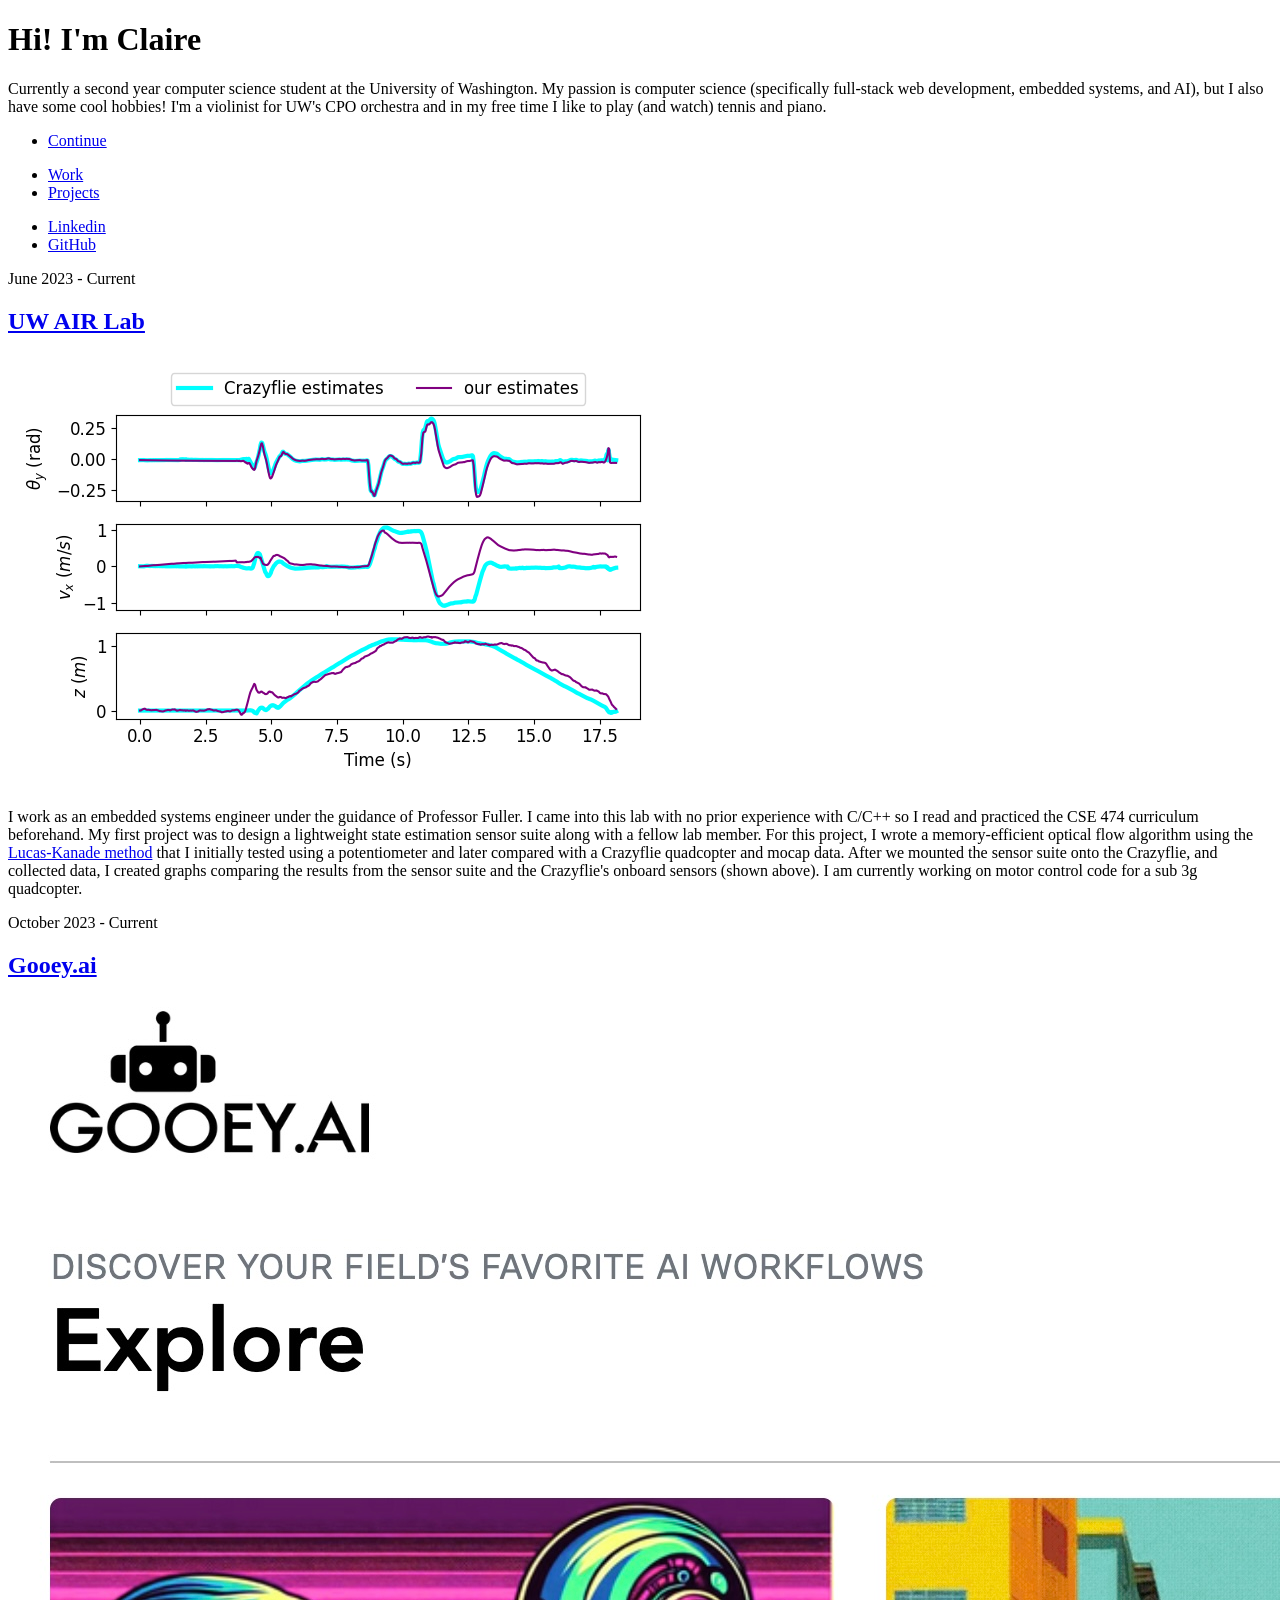
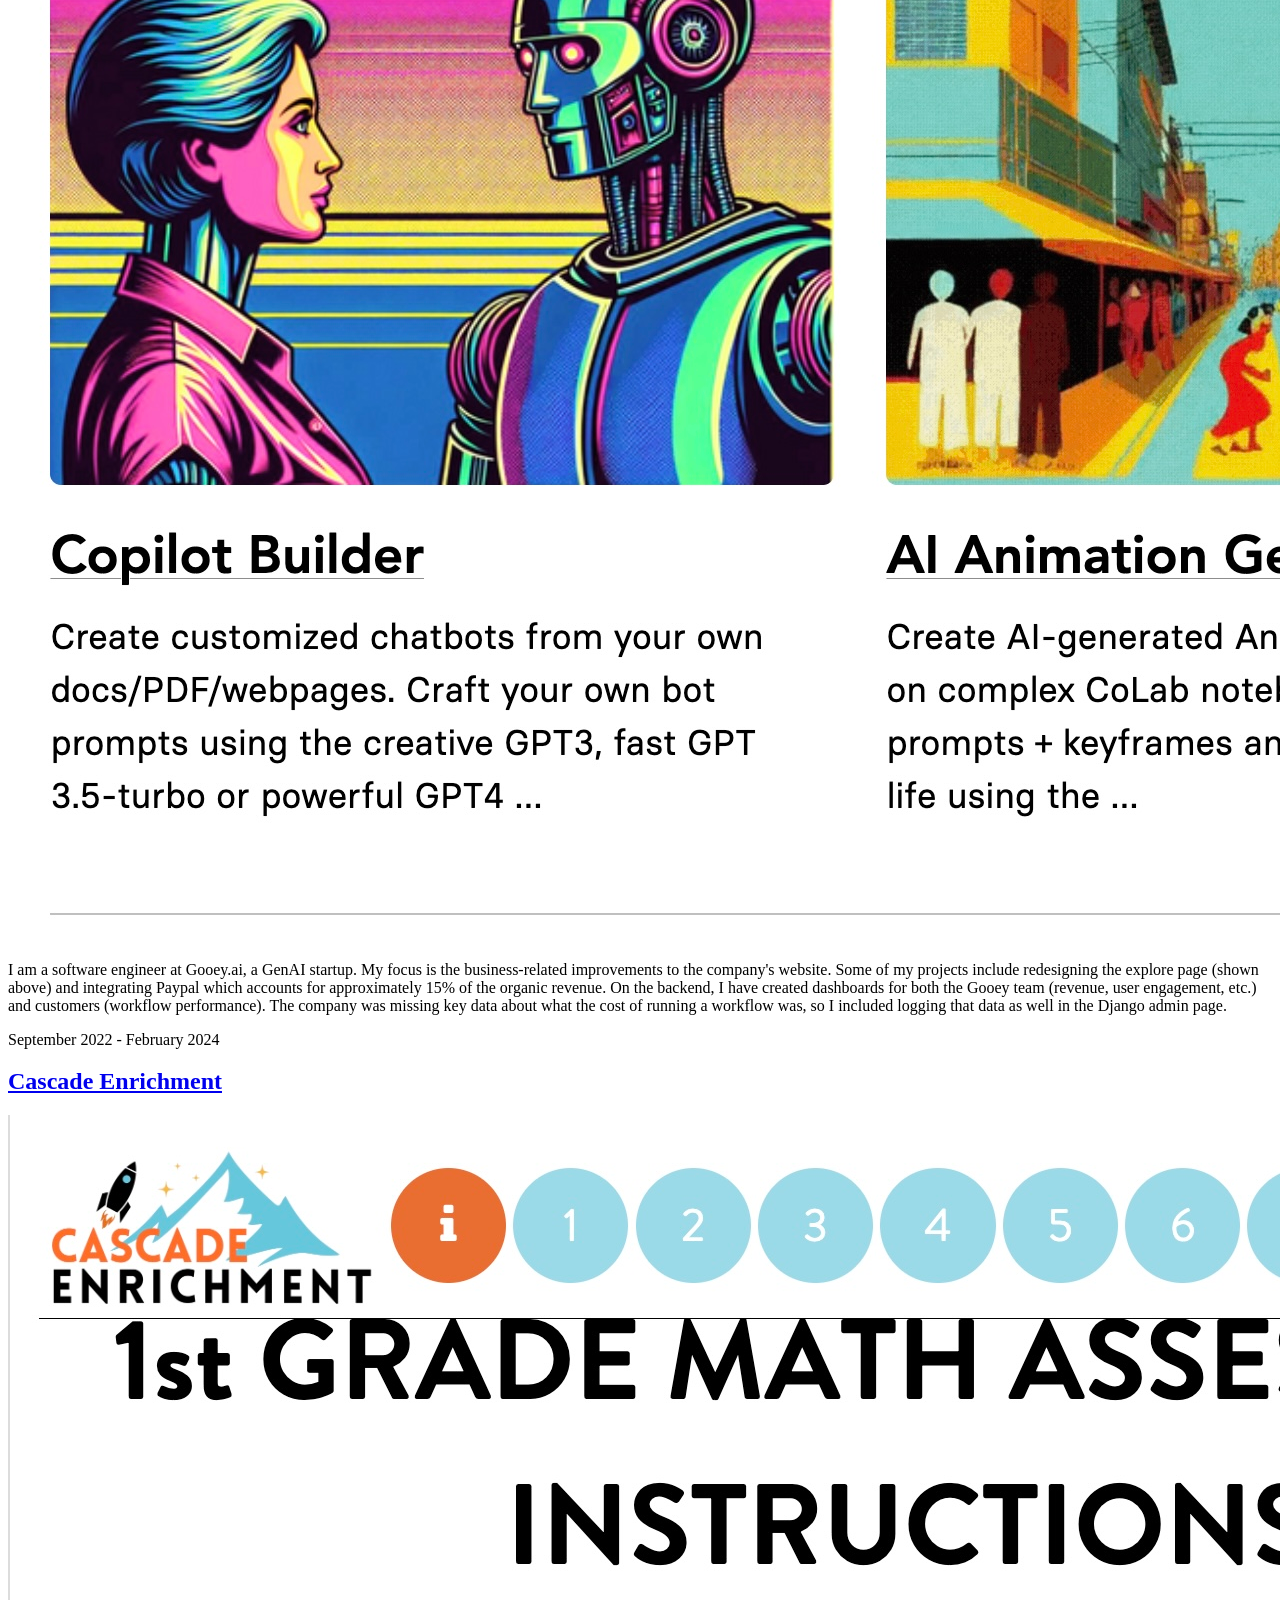
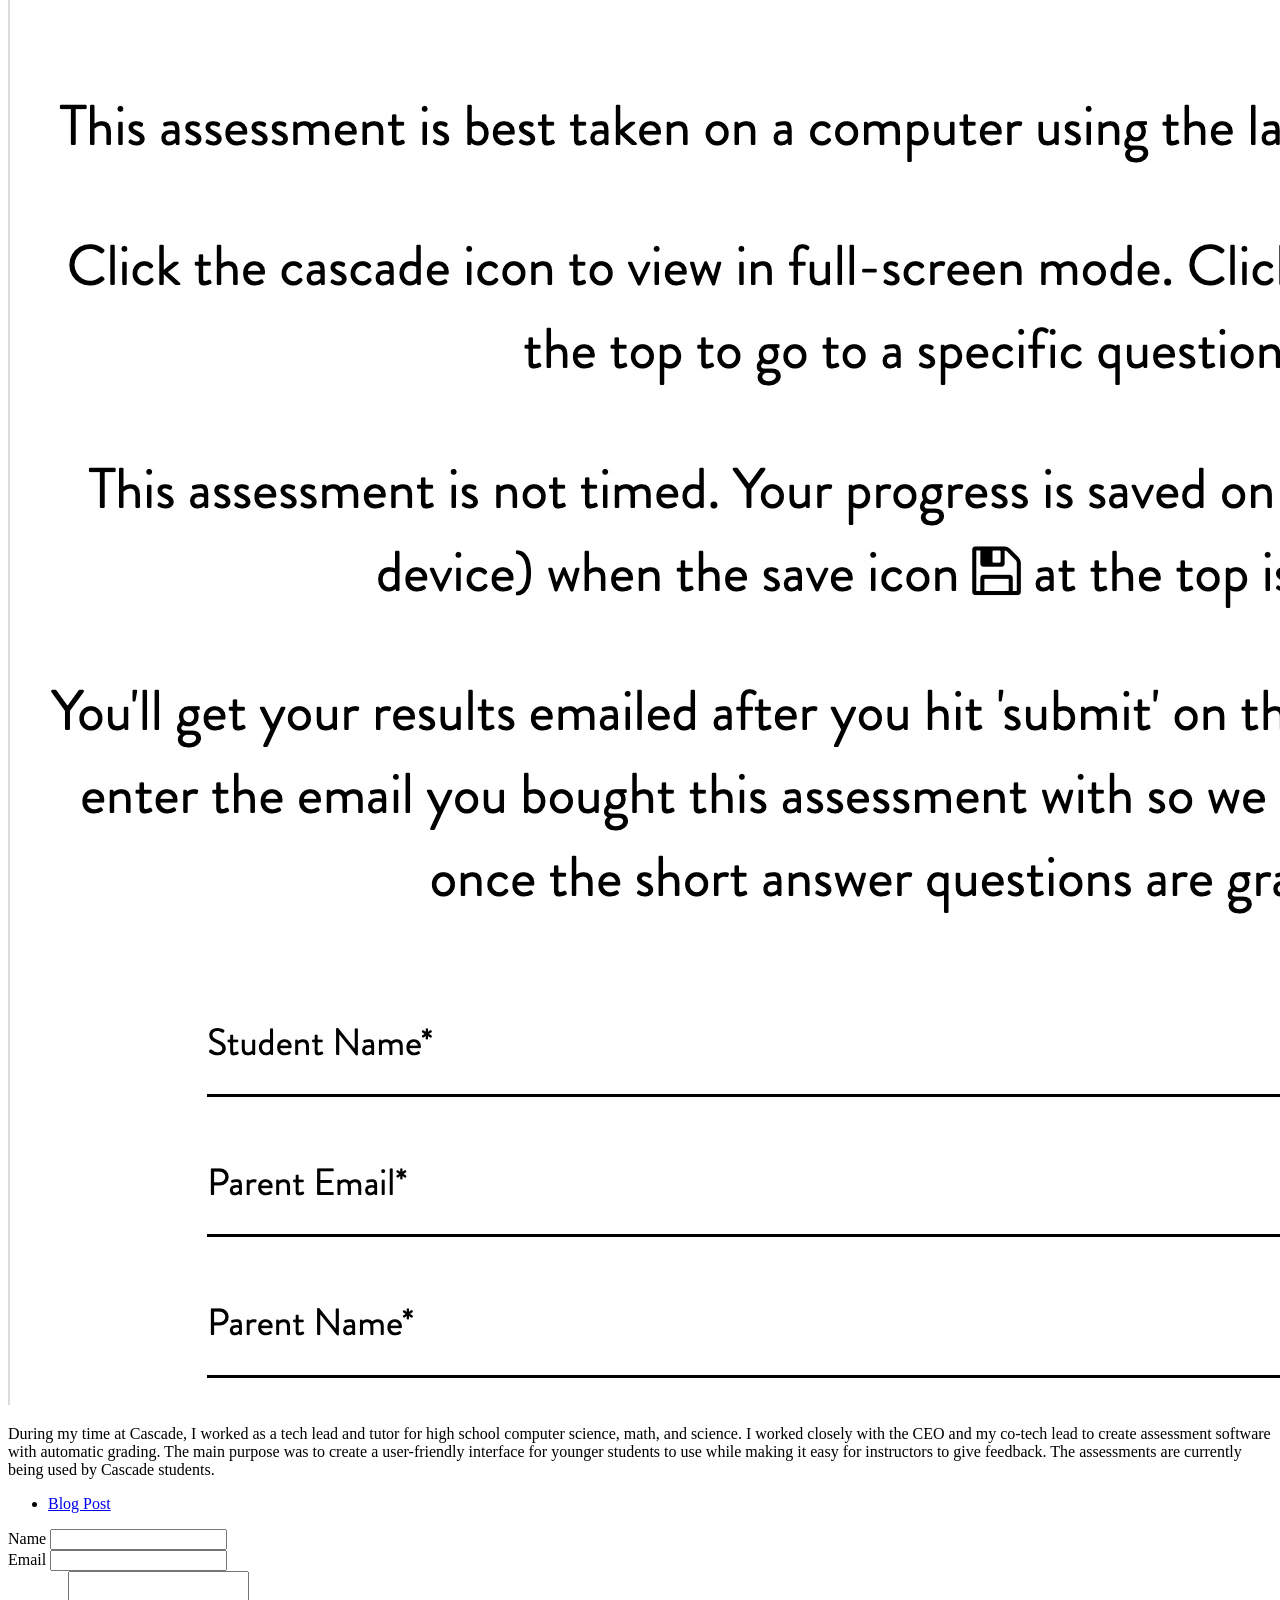
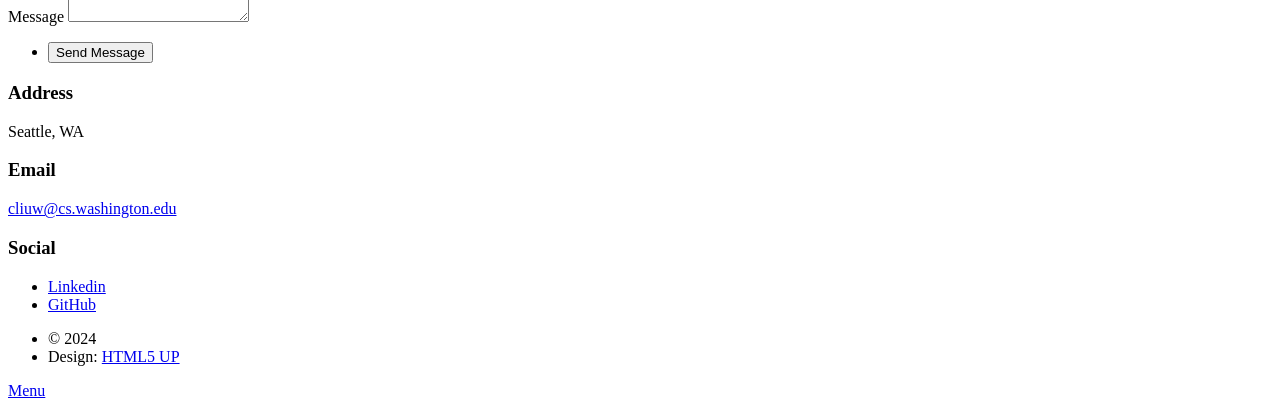
==== index.html @ 10f1f187 "Redesigned" ====
<!DOCTYPE HTML>
<!--
	Massively by HTML5 UP
	html5up.net | @ajlkn
	Free for personal and commercial use under the CCA 3.0 license (html5up.net/license)
-->
<html>
	<head>
		<title>Claire Li Homepage</title>
		<meta charset="utf-8" />
		<meta name="viewport" content="width=device-width, initial-scale=1, user-scalable=no" />
		<link rel="stylesheet" href="assets/css/main.css" />
		<noscript><link rel="stylesheet" href="assets/css/noscript.css" /></noscript>
	</head>
	<body class="is-preload">

		<!-- Wrapper -->
			<div id="wrapper" class="fade-in">

				<!-- Intro -->
					<div id="intro">
						<h1>Hi! I'm Claire</h1>
						<p>Currently a second year computer science student at the University of Washington.
							My passion is computer science (specifically full-stack web development, embedded systems, and AI),
							but I also have some cool hobbies! I'm a violinist for UW's CPO orchestra and in my free time I like
							to play (and watch) tennis and piano.
						</p>
						<ul class="actions">
							<li><a href="#header" class="button icon solid solo fa-arrow-down scrolly">Continue</a></li>
						</ul>
					</div>

				<!-- Nav -->
					<nav id="nav">
						<ul class="links">
							<li class="active"><a href="index.html">Work</a></li>
							<li><a href="projects.html">Projects</a></li>
						</ul>
						<ul class="icons">
							<li><a href="https://www.linkedin.com/in/claire-li-a8a234253/" class="icon brands fa-linkedin" target="_blank"><span class="label">Linkedin</span></a></li>
							<li><a href="https://github.com/clr-li" class="icon brands fa-github" target="_blank"><span class="label">GitHub</span></a></li>
						</ul>
					</nav>

				<!-- Main -->
					<div id="main">

						<!-- Featured Post -->
							<!-- <article class="post featured">
								<header class="major">
									<span class="date">April 25, 2017</span>
									<h2><a href="#">And this is a<br />
									massive headline</a></h2>
									<p>Aenean ornare velit lacus varius enim ullamcorper proin aliquam<br />
									facilisis ante sed etiam magna interdum congue. Lorem ipsum dolor<br />
									amet nullam sed etiam veroeros.</p>
								</header>
								<a href="#" class="image main"><img src="images/pic01.jpg" alt="" /></a>
								<ul class="actions special">
									<li><a href="#" class="button large">Full Story</a></li>
								</ul>
							</article> -->

						<!-- Posts -->
						<section class="posts">
							<article>
								<header>
									<span class="date">June 2023 - Current</span>
									<h2><a href="https://depts.washington.edu/airlab/">UW AIR Lab</a></h2>
								</header>
								<a href="#" class="image fit"><img src="images/kf.png" alt="" /></a>
								<p>
									I work as an embedded systems engineer under the guidance of Professor Fuller.
									I came into this lab with no prior experience with C/C++ so I read and practiced the CSE 474 curriculum beforehand.
									My first project was to design a lightweight state estimation sensor suite along with a fellow lab member. 
									For this project, I wrote a memory-efficient optical flow algorithm using the <a href="#">Lucas-Kanade method</a> 
									that I initially tested using a potentiometer and later compared with a Crazyflie quadcopter and mocap data.
									After we mounted the sensor suite onto the Crazyflie, and collected data, I created graphs comparing 
									the results from the sensor suite and the Crazyflie's onboard sensors (shown above).
									I am currently working on motor control code for a sub 3g quadcopter.
								</p>
								<!-- <ul class="actions special">
									<li><a href="#" class="button">Full Story</a></li>
								</ul> -->
							</article>
							<article>
								<header>
									<span class="date">October 2023 - Current</span>
									<h2><a href="https://gooey.ai/">Gooey.ai</a></h2>
								</header>
								<a href="https://gooey.ai/explore/" class="image fit"><img src="images/gooey.jpg" alt="" /></a>
								<p>
									I am a software engineer at Gooey.ai, a GenAI startup. My focus is the business-related
									improvements to the company's website. Some of my projects include redesigning the 
									explore page (shown above) and integrating Paypal which accounts for approximately 15%
									of the organic revenue. On the backend, I have created dashboards for both the Gooey team
									(revenue, user engagement, etc.) and customers (workflow performance). 
									The company was missing key data about what the cost of running a workflow was, so I included
									logging that data as well in the Django admin page.
								</p>
							</article>
							<article>
								<header>
									<span class="date">September 2022 - February 2024</span>
									<h2><a href="https://cascadeenrichment.com/">Cascade Enrichment</a></h2>
								</header>
								<a href="https://cascadeenrichment.com/elementary-math-assessments" class="image fit"><img src="images/cascade.jpg" alt="" /></a>
								<p>
									During my time at Cascade, I worked as a tech lead and tutor for high school computer science, math, and science.
									I worked closely with the CEO and my co-tech lead to create assessment software with automatic grading. 
									The main purpose was to create a user-friendly interface for younger students to use while making it easy for 
									instructors to give feedback. The assessments are currently being used by Cascade students.
								</p>
								<ul class="actions special">
									<li><a href="https://cascadeenrichment.com/current-news/math-assessments" class="button">Blog Post</a></li>
								</ul>
							</article>
						</section>
					</div>

				<!-- Footer -->
					<footer id="footer">
						<section>
							<form method="post" action="#">
								<div class="fields">
									<div class="field">
										<label for="name">Name</label>
										<input type="text" name="name" id="name" />
									</div>
									<div class="field">
										<label for="email">Email</label>
										<input type="text" name="email" id="email" />
									</div>
									<div class="field">
										<label for="message">Message</label>
										<textarea name="message" id="message" rows="3"></textarea>
									</div>
								</div>
								<ul class="actions">
									<li><input type="submit" value="Send Message" /></li>
								</ul>
							</form>
						</section>
						<section class="split contact">
							<section class="alt">
								<h3>Address</h3>
								<p>Seattle, WA</p>
							</section>
							<section>
								<h3>Email</h3>
								<p><a href="#">cliuw@cs.washington.edu</a></p>
							</section>
							<section>
								<h3>Social</h3>
								<ul class="icons alt">
									<li><a href="https://www.linkedin.com/in/claire-li-a8a234253/" class="icon brands fa-linkedin" target="_blank"><span class="label">Linkedin</span></a></li>
									<li><a href="https://github.com/clr-li" class="icon brands fa-github" target="_blank"><span class="label">GitHub</span></a></li>
								</ul>
							</section>
						</section>
					</footer>

				<!-- Copyright -->
					<div id="copyright">
						<ul><li>&copy; 2024</li><li>Design: <a href="https://html5up.net">HTML5 UP</a></li></ul>
					</div>

			</div>

		<!-- Scripts -->
			<script src="assets/js/jquery.min.js"></script>
			<script src="assets/js/jquery.scrollex.min.js"></script>
			<script src="assets/js/jquery.scrolly.min.js"></script>
			<script src="assets/js/browser.min.js"></script>
			<script src="assets/js/breakpoints.min.js"></script>
			<script src="assets/js/util.js"></script>
			<script src="assets/js/main.js"></script>

	</body>
</html>
---- assets/css/main.css ----
@import url(fontawesome-all.min.css);
@import url("https://fonts.googleapis.com/css?family=Merriweather:300,700,300italic,700italic|Source+Sans+Pro:900");

/*
	Massively by HTML5 UP
	html5up.net | @ajlkn
	Free for personal and commercial use under the CCA 3.0 license (html5up.net/license)
*/

html, body, div, span, applet, object,
iframe, h1, h2, h3, h4, h5, h6, p, blockquote,
pre, a, abbr, acronym, address, big, cite,
code, del, dfn, em, img, ins, kbd, q, s, samp,
small, strike, strong, sub, sup, tt, var, b,
u, i, center, dl, dt, dd, ol, ul, li, fieldset,
form, label, legend, table, caption, tbody,
tfoot, thead, tr, th, td, article, aside,
canvas, details, embed, figure, figcaption,
footer, header, hgroup, menu, nav, output, ruby,
section, summary, time, mark, audio, video {
	margin: 0;
	padding: 0;
	border: 0;
	font-size: 100%;
	font: inherit;
	vertical-align: baseline;}

article, aside, details, figcaption, figure,
footer, header, hgroup, menu, nav, section {
	display: block;}

body {
	line-height: 1;
}

ol, ul {
	list-style: none;
}

blockquote, q {
	quotes: none;
}

	blockquote:before, blockquote:after, q:before, q:after {
		content: '';
		content: none;
	}

table {
	border-collapse: collapse;
	border-spacing: 0;
}

body {
	-webkit-text-size-adjust: none;
}

mark {
	background-color: transparent;
	color: inherit;
}

input::-moz-focus-inner {
	border: 0;
	padding: 0;
}

input, select, textarea {
	-moz-appearance: none;
	-webkit-appearance: none;
	-ms-appearance: none;
	appearance: none;
}

/* Basic */

	@-ms-viewport {
		width: device-width;
	}

	body {
		-ms-overflow-style: scrollbar;
	}

	@media screen and (max-width: 480px) {

		html, body {
			min-width: 320px;
		}

	}

	html {
		box-sizing: border-box;
	}

	*, *:before, *:after {
		box-sizing: inherit;
	}

	body {
		background-color: #1e252d;
	}

		body.is-preload *, body.is-preload *:before, body.is-preload *:after {
			-moz-animation: none !important;
			-webkit-animation: none !important;
			-ms-animation: none !important;
			animation: none !important;
			-moz-transition: none !important;
			-webkit-transition: none !important;
			-ms-transition: none !important;
			transition: none !important;
		}

/* Type */

	html {
		font-size: 16pt;
	}

		@media screen and (max-width: 1680px) {

			html {
				font-size: 12pt;
			}

		}

		@media screen and (max-width: 1280px) {

			html {
				font-size: 11pt;
			}

		}

		@media screen and (max-width: 360px) {

			html {
				font-size: 10pt;
			}

		}

	body {
		color: #212931;
	}

	body, input, select, textarea {
		font-family: "Merriweather", Georgia, serif;
		font-weight: 300;
		font-size: 1rem;
		line-height: 2.375;
	}

	a {
		-moz-transition: color 0.2s ease-in-out, background-color 0.2s ease-in-out, border-color 0.2s ease-in-out, box-shadow 0.2s ease-in-out;
		-webkit-transition: color 0.2s ease-in-out, background-color 0.2s ease-in-out, border-color 0.2s ease-in-out, box-shadow 0.2s ease-in-out;
		-ms-transition: color 0.2s ease-in-out, background-color 0.2s ease-in-out, border-color 0.2s ease-in-out, box-shadow 0.2s ease-in-out;
		transition: color 0.2s ease-in-out, background-color 0.2s ease-in-out, border-color 0.2s ease-in-out, box-shadow 0.2s ease-in-out;
		border-bottom: dotted 1px;
		text-decoration: none;
	}

		a:hover {
			border-bottom-color: transparent;
		}

	strong, b {
		font-weight: 600;
	}

	em, i {
		font-style: italic;
	}

	p {
		text-align: justify;
		margin: 0 0 2rem 0;
	}

	h1, h2, h3, h4, h5, h6 {
		font-family: "Source Sans Pro", Helvetica, sans-serif;
		font-weight: 900;
		line-height: 1.5;
		letter-spacing: 0.075em;
		text-transform: uppercase;
		margin: 0 0 1rem 0;
	}

		h1 a, h2 a, h3 a, h4 a, h5 a, h6 a {
			border-bottom: 0;
			color: inherit;
			text-decoration: none;
		}

	h1 {
		font-size: 4rem;
		line-height: 1.1;
		margin: 0 0 2rem 0;
	}

	h2 {
		font-size: 1.75rem;
		line-height: 1.3;
		margin: 0 0 1.5rem 0;
	}

	h3 {
		font-size: 1.25rem;
		margin: 0 0 1.5rem 0;
	}

	h4 {
		font-size: 1rem;
	}

	h5 {
		font-size: 0.9rem;
	}

	h6 {
		font-size: 0.8rem;
	}

	sub {
		font-size: 0.8rem;
		position: relative;
		top: 0.5rem;
	}

	sup {
		font-size: 0.8rem;
		position: relative;
		top: -0.5rem;
	}

	blockquote {
		border-left: solid 4px;
		font-style: italic;
		margin: 0 0 2rem 0;
		padding: 0.5rem 0 0.5rem 2rem;
	}

	code {
		border: solid 2px;
		font-family: "Courier New", monospace;
		font-size: 0.9rem;
		margin: 0 0.25rem;
		padding: 0.25rem 0.65rem;
	}

	pre {
		-webkit-overflow-scrolling: touch;
		font-family: "Courier New", monospace;
		font-size: 0.9rem;
		margin: 0 0 2rem 0;
	}

		pre code {
			display: block;
			line-height: 1.75;
			padding: 1rem 1.5rem;
			overflow-x: auto;
		}

	hr {
		border: 0;
		border-bottom: solid 2px;
		margin: 3rem 0;
	}

		hr.major {
			margin: 5rem 0;
		}

	.align-left {
		text-align: left;
	}

	.align-center {
		text-align: center;
	}

	.align-right {
		text-align: right;
	}

	input, select, textarea {
		color: #212931;
	}

	a {
		color: #212931;
		border-bottom-color: rgba(33, 41, 49, 0.5);
	}

		a:hover {
			border-bottom-color: transparent;
			color: #18bfef !important;
		}

	strong, b {
		color: #212931;
	}

	h1, h2, h3, h4, h5, h6 {
		color: #212931;
	}

	blockquote {
		border-left-color: #eeeeee;
	}

	code {
		background: rgba(220, 220, 220, 0.25);
		border-color: #eeeeee;
	}

	hr {
		border-bottom-color: #eeeeee;
	}

/* Row */

	.row {
		display: flex;
		flex-wrap: wrap;
		box-sizing: border-box;
		align-items: stretch;
	}

		.row > * {
			box-sizing: border-box;
		}

		.row.gtr-uniform > * > :last-child {
			margin-bottom: 0;
		}

		.row.aln-left {
			justify-content: flex-start;
		}

		.row.aln-center {
			justify-content: center;
		}

		.row.aln-right {
			justify-content: flex-end;
		}

		.row.aln-top {
			align-items: flex-start;
		}

		.row.aln-middle {
			align-items: center;
		}

		.row.aln-bottom {
			align-items: flex-end;
		}

		.row > .imp {
			order: -1;
		}

		.row > .col-1 {
			width: 8.33333%;
		}

		.row > .off-1 {
			margin-left: 8.33333%;
		}

		.row > .col-2 {
			width: 16.66667%;
		}

		.row > .off-2 {
			margin-left: 16.66667%;
		}

		.row > .col-3 {
			width: 25%;
		}

		.row > .off-3 {
			margin-left: 25%;
		}

		.row > .col-4 {
			width: 33.33333%;
		}

		.row > .off-4 {
			margin-left: 33.33333%;
		}

		.row > .col-5 {
			width: 41.66667%;
		}

		.row > .off-5 {
			margin-left: 41.66667%;
		}

		.row > .col-6 {
			width: 50%;
		}

		.row > .off-6 {
			margin-left: 50%;
		}

		.row > .col-7 {
			width: 58.33333%;
		}

		.row > .off-7 {
			margin-left: 58.33333%;
		}

		.row > .col-8 {
			width: 66.66667%;
		}

		.row > .off-8 {
			margin-left: 66.66667%;
		}

		.row > .col-9 {
			width: 75%;
		}

		.row > .off-9 {
			margin-left: 75%;
		}

		.row > .col-10 {
			width: 83.33333%;
		}

		.row > .off-10 {
			margin-left: 83.33333%;
		}

		.row > .col-11 {
			width: 91.66667%;
		}

		.row > .off-11 {
			margin-left: 91.66667%;
		}

		.row > .col-12 {
			width: 100%;
		}

		.row > .off-12 {
			margin-left: 100%;
		}

		.row.gtr-0 {
			margin-top: 0;
			margin-left: 0rem;
		}

			.row.gtr-0 > * {
				padding: 0 0 0 0rem;
			}

			.row.gtr-0.gtr-uniform {
				margin-top: 0rem;
			}

				.row.gtr-0.gtr-uniform > * {
					padding-top: 0rem;
				}

		.row.gtr-25 {
			margin-top: 0;
			margin-left: -0.375rem;
		}

			.row.gtr-25 > * {
				padding: 0 0 0 0.375rem;
			}

			.row.gtr-25.gtr-uniform {
				margin-top: -0.375rem;
			}

				.row.gtr-25.gtr-uniform > * {
					padding-top: 0.375rem;
				}

		.row.gtr-50 {
			margin-top: 0;
			margin-left: -0.75rem;
		}

			.row.gtr-50 > * {
				padding: 0 0 0 0.75rem;
			}

			.row.gtr-50.gtr-uniform {
				margin-top: -0.75rem;
			}

				.row.gtr-50.gtr-uniform > * {
					padding-top: 0.75rem;
				}

		.row {
			margin-top: 0;
			margin-left: -1.5rem;
		}

			.row > * {
				padding: 0 0 0 1.5rem;
			}

			.row.gtr-uniform {
				margin-top: -1.5rem;
			}

				.row.gtr-uniform > * {
					padding-top: 1.5rem;
				}

		.row.gtr-150 {
			margin-top: 0;
			margin-left: -2.25rem;
		}

			.row.gtr-150 > * {
				padding: 0 0 0 2.25rem;
			}

			.row.gtr-150.gtr-uniform {
				margin-top: -2.25rem;
			}

				.row.gtr-150.gtr-uniform > * {
					padding-top: 2.25rem;
				}

		.row.gtr-200 {
			margin-top: 0;
			margin-left: -3rem;
		}

			.row.gtr-200 > * {
				padding: 0 0 0 3rem;
			}

			.row.gtr-200.gtr-uniform {
				margin-top: -3rem;
			}

				.row.gtr-200.gtr-uniform > * {
					padding-top: 3rem;
				}

		@media screen and (max-width: 1680px) {

			.row {
				display: flex;
				flex-wrap: wrap;
				box-sizing: border-box;
				align-items: stretch;
			}

				.row > * {
					box-sizing: border-box;
				}

				.row.gtr-uniform > * > :last-child {
					margin-bottom: 0;
				}

				.row.aln-left {
					justify-content: flex-start;
				}

				.row.aln-center {
					justify-content: center;
				}

				.row.aln-right {
					justify-content: flex-end;
				}

				.row.aln-top {
					align-items: flex-start;
				}

				.row.aln-middle {
					align-items: center;
				}

				.row.aln-bottom {
					align-items: flex-end;
				}

				.row > .imp-xlarge {
					order: -1;
				}

				.row > .col-1-xlarge {
					width: 8.33333%;
				}

				.row > .off-1-xlarge {
					margin-left: 8.33333%;
				}

				.row > .col-2-xlarge {
					width: 16.66667%;
				}

				.row > .off-2-xlarge {
					margin-left: 16.66667%;
				}

				.row > .col-3-xlarge {
					width: 25%;
				}

				.row > .off-3-xlarge {
					margin-left: 25%;
				}

				.row > .col-4-xlarge {
					width: 33.33333%;
				}

				.row > .off-4-xlarge {
					margin-left: 33.33333%;
				}

				.row > .col-5-xlarge {
					width: 41.66667%;
				}

				.row > .off-5-xlarge {
					margin-left: 41.66667%;
				}

				.row > .col-6-xlarge {
					width: 50%;
				}

				.row > .off-6-xlarge {
					margin-left: 50%;
				}

				.row > .col-7-xlarge {
					width: 58.33333%;
				}

				.row > .off-7-xlarge {
					margin-left: 58.33333%;
				}

				.row > .col-8-xlarge {
					width: 66.66667%;
				}

				.row > .off-8-xlarge {
					margin-left: 66.66667%;
				}

				.row > .col-9-xlarge {
					width: 75%;
				}

				.row > .off-9-xlarge {
					margin-left: 75%;
				}

				.row > .col-10-xlarge {
					width: 83.33333%;
				}

				.row > .off-10-xlarge {
					margin-left: 83.33333%;
				}

				.row > .col-11-xlarge {
					width: 91.66667%;
				}

				.row > .off-11-xlarge {
					margin-left: 91.66667%;
				}

				.row > .col-12-xlarge {
					width: 100%;
				}

				.row > .off-12-xlarge {
					margin-left: 100%;
				}

				.row.gtr-0 {
					margin-top: 0;
					margin-left: 0rem;
				}

					.row.gtr-0 > * {
						padding: 0 0 0 0rem;
					}

					.row.gtr-0.gtr-uniform {
						margin-top: 0rem;
					}

						.row.gtr-0.gtr-uniform > * {
							padding-top: 0rem;
						}

				.row.gtr-25 {
					margin-top: 0;
					margin-left: -0.375rem;
				}

					.row.gtr-25 > * {
						padding: 0 0 0 0.375rem;
					}

					.row.gtr-25.gtr-uniform {
						margin-top: -0.375rem;
					}

						.row.gtr-25.gtr-uniform > * {
							padding-top: 0.375rem;
						}

				.row.gtr-50 {
					margin-top: 0;
					margin-left: -0.75rem;
				}

					.row.gtr-50 > * {
						padding: 0 0 0 0.75rem;
					}

					.row.gtr-50.gtr-uniform {
						margin-top: -0.75rem;
					}

						.row.gtr-50.gtr-uniform > * {
							padding-top: 0.75rem;
						}

				.row {
					margin-top: 0;
					margin-left: -1.5rem;
				}

					.row > * {
						padding: 0 0 0 1.5rem;
					}

					.row.gtr-uniform {
						margin-top: -1.5rem;
					}

						.row.gtr-uniform > * {
							padding-top: 1.5rem;
						}

				.row.gtr-150 {
					margin-top: 0;
					margin-left: -2.25rem;
				}

					.row.gtr-150 > * {
						padding: 0 0 0 2.25rem;
					}

					.row.gtr-150.gtr-uniform {
						margin-top: -2.25rem;
					}

						.row.gtr-150.gtr-uniform > * {
							padding-top: 2.25rem;
						}

				.row.gtr-200 {
					margin-top: 0;
					margin-left: -3rem;
				}

					.row.gtr-200 > * {
						padding: 0 0 0 3rem;
					}

					.row.gtr-200.gtr-uniform {
						margin-top: -3rem;
					}

						.row.gtr-200.gtr-uniform > * {
							padding-top: 3rem;
						}

		}

		@media screen and (max-width: 1280px) {

			.row {
				display: flex;
				flex-wrap: wrap;
				box-sizing: border-box;
				align-items: stretch;
			}

				.row > * {
					box-sizing: border-box;
				}

				.row.gtr-uniform > * > :last-child {
					margin-bottom: 0;
				}

				.row.aln-left {
					justify-content: flex-start;
				}

				.row.aln-center {
					justify-content: center;
				}

				.row.aln-right {
					justify-content: flex-end;
				}

				.row.aln-top {
					align-items: flex-start;
				}

				.row.aln-middle {
					align-items: center;
				}

				.row.aln-bottom {
					align-items: flex-end;
				}

				.row > .imp-large {
					order: -1;
				}

				.row > .col-1-large {
					width: 8.33333%;
				}

				.row > .off-1-large {
					margin-left: 8.33333%;
				}

				.row > .col-2-large {
					width: 16.66667%;
				}

				.row > .off-2-large {
					margin-left: 16.66667%;
				}

				.row > .col-3-large {
					width: 25%;
				}

				.row > .off-3-large {
					margin-left: 25%;
				}

				.row > .col-4-large {
					width: 33.33333%;
				}

				.row > .off-4-large {
					margin-left: 33.33333%;
				}

				.row > .col-5-large {
					width: 41.66667%;
				}

				.row > .off-5-large {
					margin-left: 41.66667%;
				}

				.row > .col-6-large {
					width: 50%;
				}

				.row > .off-6-large {
					margin-left: 50%;
				}

				.row > .col-7-large {
					width: 58.33333%;
				}

				.row > .off-7-large {
					margin-left: 58.33333%;
				}

				.row > .col-8-large {
					width: 66.66667%;
				}

				.row > .off-8-large {
					margin-left: 66.66667%;
				}

				.row > .col-9-large {
					width: 75%;
				}

				.row > .off-9-large {
					margin-left: 75%;
				}

				.row > .col-10-large {
					width: 83.33333%;
				}

				.row > .off-10-large {
					margin-left: 83.33333%;
				}

				.row > .col-11-large {
					width: 91.66667%;
				}

				.row > .off-11-large {
					margin-left: 91.66667%;
				}

				.row > .col-12-large {
					width: 100%;
				}

				.row > .off-12-large {
					margin-left: 100%;
				}

				.row.gtr-0 {
					margin-top: 0;
					margin-left: 0rem;
				}

					.row.gtr-0 > * {
						padding: 0 0 0 0rem;
					}

					.row.gtr-0.gtr-uniform {
						margin-top: 0rem;
					}

						.row.gtr-0.gtr-uniform > * {
							padding-top: 0rem;
						}

				.row.gtr-25 {
					margin-top: 0;
					margin-left: -0.375rem;
				}

					.row.gtr-25 > * {
						padding: 0 0 0 0.375rem;
					}

					.row.gtr-25.gtr-uniform {
						margin-top: -0.375rem;
					}

						.row.gtr-25.gtr-uniform > * {
							padding-top: 0.375rem;
						}

				.row.gtr-50 {
					margin-top: 0;
					margin-left: -0.75rem;
				}

					.row.gtr-50 > * {
						padding: 0 0 0 0.75rem;
					}

					.row.gtr-50.gtr-uniform {
						margin-top: -0.75rem;
					}

						.row.gtr-50.gtr-uniform > * {
							padding-top: 0.75rem;
						}

				.row {
					margin-top: 0;
					margin-left: -1.5rem;
				}

					.row > * {
						padding: 0 0 0 1.5rem;
					}

					.row.gtr-uniform {
						margin-top: -1.5rem;
					}

						.row.gtr-uniform > * {
							padding-top: 1.5rem;
						}

				.row.gtr-150 {
					margin-top: 0;
					margin-left: -2.25rem;
				}

					.row.gtr-150 > * {
						padding: 0 0 0 2.25rem;
					}

					.row.gtr-150.gtr-uniform {
						margin-top: -2.25rem;
					}

						.row.gtr-150.gtr-uniform > * {
							padding-top: 2.25rem;
						}

				.row.gtr-200 {
					margin-top: 0;
					margin-left: -3rem;
				}

					.row.gtr-200 > * {
						padding: 0 0 0 3rem;
					}

					.row.gtr-200.gtr-uniform {
						margin-top: -3rem;
					}

						.row.gtr-200.gtr-uniform > * {
							padding-top: 3rem;
						}

		}

		@media screen and (max-width: 980px) {

			.row {
				display: flex;
				flex-wrap: wrap;
				box-sizing: border-box;
				align-items: stretch;
			}

				.row > * {
					box-sizing: border-box;
				}

				.row.gtr-uniform > * > :last-child {
					margin-bottom: 0;
				}

				.row.aln-left {
					justify-content: flex-start;
				}

				.row.aln-center {
					justify-content: center;
				}

				.row.aln-right {
					justify-content: flex-end;
				}

				.row.aln-top {
					align-items: flex-start;
				}

				.row.aln-middle {
					align-items: center;
				}

				.row.aln-bottom {
					align-items: flex-end;
				}

				.row > .imp-medium {
					order: -1;
				}

				.row > .col-1-medium {
					width: 8.33333%;
				}

				.row > .off-1-medium {
					margin-left: 8.33333%;
				}

				.row > .col-2-medium {
					width: 16.66667%;
				}

				.row > .off-2-medium {
					margin-left: 16.66667%;
				}

				.row > .col-3-medium {
					width: 25%;
				}

				.row > .off-3-medium {
					margin-left: 25%;
				}

				.row > .col-4-medium {
					width: 33.33333%;
				}

				.row > .off-4-medium {
					margin-left: 33.33333%;
				}

				.row > .col-5-medium {
					width: 41.66667%;
				}

				.row > .off-5-medium {
					margin-left: 41.66667%;
				}

				.row > .col-6-medium {
					width: 50%;
				}

				.row > .off-6-medium {
					margin-left: 50%;
				}

				.row > .col-7-medium {
					width: 58.33333%;
				}

				.row > .off-7-medium {
					margin-left: 58.33333%;
				}

				.row > .col-8-medium {
					width: 66.66667%;
				}

				.row > .off-8-medium {
					margin-left: 66.66667%;
				}

				.row > .col-9-medium {
					width: 75%;
				}

				.row > .off-9-medium {
					margin-left: 75%;
				}

				.row > .col-10-medium {
					width: 83.33333%;
				}

				.row > .off-10-medium {
					margin-left: 83.33333%;
				}

				.row > .col-11-medium {
					width: 91.66667%;
				}

				.row > .off-11-medium {
					margin-left: 91.66667%;
				}

				.row > .col-12-medium {
					width: 100%;
				}

				.row > .off-12-medium {
					margin-left: 100%;
				}

				.row.gtr-0 {
					margin-top: 0;
					margin-left: 0rem;
				}

					.row.gtr-0 > * {
						padding: 0 0 0 0rem;
					}

					.row.gtr-0.gtr-uniform {
						margin-top: 0rem;
					}

						.row.gtr-0.gtr-uniform > * {
							padding-top: 0rem;
						}

				.row.gtr-25 {
					margin-top: 0;
					margin-left: -0.375rem;
				}

					.row.gtr-25 > * {
						padding: 0 0 0 0.375rem;
					}

					.row.gtr-25.gtr-uniform {
						margin-top: -0.375rem;
					}

						.row.gtr-25.gtr-uniform > * {
							padding-top: 0.375rem;
						}

				.row.gtr-50 {
					margin-top: 0;
					margin-left: -0.75rem;
				}

					.row.gtr-50 > * {
						padding: 0 0 0 0.75rem;
					}

					.row.gtr-50.gtr-uniform {
						margin-top: -0.75rem;
					}

						.row.gtr-50.gtr-uniform > * {
							padding-top: 0.75rem;
						}

				.row {
					margin-top: 0;
					margin-left: -1.5rem;
				}

					.row > * {
						padding: 0 0 0 1.5rem;
					}

					.row.gtr-uniform {
						margin-top: -1.5rem;
					}

						.row.gtr-uniform > * {
							padding-top: 1.5rem;
						}

				.row.gtr-150 {
					margin-top: 0;
					margin-left: -2.25rem;
				}

					.row.gtr-150 > * {
						padding: 0 0 0 2.25rem;
					}

					.row.gtr-150.gtr-uniform {
						margin-top: -2.25rem;
					}

						.row.gtr-150.gtr-uniform > * {
							padding-top: 2.25rem;
						}

				.row.gtr-200 {
					margin-top: 0;
					margin-left: -3rem;
				}

					.row.gtr-200 > * {
						padding: 0 0 0 3rem;
					}

					.row.gtr-200.gtr-uniform {
						margin-top: -3rem;
					}

						.row.gtr-200.gtr-uniform > * {
							padding-top: 3rem;
						}

		}

		@media screen and (max-width: 736px) {

			.row {
				display: flex;
				flex-wrap: wrap;
				box-sizing: border-box;
				align-items: stretch;
			}

				.row > * {
					box-sizing: border-box;
				}

				.row.gtr-uniform > * > :last-child {
					margin-bottom: 0;
				}

				.row.aln-left {
					justify-content: flex-start;
				}

				.row.aln-center {
					justify-content: center;
				}

				.row.aln-right {
					justify-content: flex-end;
				}

				.row.aln-top {
					align-items: flex-start;
				}

				.row.aln-middle {
					align-items: center;
				}

				.row.aln-bottom {
					align-items: flex-end;
				}

				.row > .imp-small {
					order: -1;
				}

				.row > .col-1-small {
					width: 8.33333%;
				}

				.row > .off-1-small {
					margin-left: 8.33333%;
				}

				.row > .col-2-small {
					width: 16.66667%;
				}

				.row > .off-2-small {
					margin-left: 16.66667%;
				}

				.row > .col-3-small {
					width: 25%;
				}

				.row > .off-3-small {
					margin-left: 25%;
				}

				.row > .col-4-small {
					width: 33.33333%;
				}

				.row > .off-4-small {
					margin-left: 33.33333%;
				}

				.row > .col-5-small {
					width: 41.66667%;
				}

				.row > .off-5-small {
					margin-left: 41.66667%;
				}

				.row > .col-6-small {
					width: 50%;
				}

				.row > .off-6-small {
					margin-left: 50%;
				}

				.row > .col-7-small {
					width: 58.33333%;
				}

				.row > .off-7-small {
					margin-left: 58.33333%;
				}

				.row > .col-8-small {
					width: 66.66667%;
				}

				.row > .off-8-small {
					margin-left: 66.66667%;
				}

				.row > .col-9-small {
					width: 75%;
				}

				.row > .off-9-small {
					margin-left: 75%;
				}

				.row > .col-10-small {
					width: 83.33333%;
				}

				.row > .off-10-small {
					margin-left: 83.33333%;
				}

				.row > .col-11-small {
					width: 91.66667%;
				}

				.row > .off-11-small {
					margin-left: 91.66667%;
				}

				.row > .col-12-small {
					width: 100%;
				}

				.row > .off-12-small {
					margin-left: 100%;
				}

				.row.gtr-0 {
					margin-top: 0;
					margin-left: 0rem;
				}

					.row.gtr-0 > * {
						padding: 0 0 0 0rem;
					}

					.row.gtr-0.gtr-uniform {
						margin-top: 0rem;
					}

						.row.gtr-0.gtr-uniform > * {
							padding-top: 0rem;
						}

				.row.gtr-25 {
					margin-top: 0;
					margin-left: -0.375rem;
				}

					.row.gtr-25 > * {
						padding: 0 0 0 0.375rem;
					}

					.row.gtr-25.gtr-uniform {
						margin-top: -0.375rem;
					}

						.row.gtr-25.gtr-uniform > * {
							padding-top: 0.375rem;
						}

				.row.gtr-50 {
					margin-top: 0;
					margin-left: -0.75rem;
				}

					.row.gtr-50 > * {
						padding: 0 0 0 0.75rem;
					}

					.row.gtr-50.gtr-uniform {
						margin-top: -0.75rem;
					}

						.row.gtr-50.gtr-uniform > * {
							padding-top: 0.75rem;
						}

				.row {
					margin-top: 0;
					margin-left: -1.5rem;
				}

					.row > * {
						padding: 0 0 0 1.5rem;
					}

					.row.gtr-uniform {
						margin-top: -1.5rem;
					}

						.row.gtr-uniform > * {
							padding-top: 1.5rem;
						}

				.row.gtr-150 {
					margin-top: 0;
					margin-left: -2.25rem;
				}

					.row.gtr-150 > * {
						padding: 0 0 0 2.25rem;
					}

					.row.gtr-150.gtr-uniform {
						margin-top: -2.25rem;
					}

						.row.gtr-150.gtr-uniform > * {
							padding-top: 2.25rem;
						}

				.row.gtr-200 {
					margin-top: 0;
					margin-left: -3rem;
				}

					.row.gtr-200 > * {
						padding: 0 0 0 3rem;
					}

					.row.gtr-200.gtr-uniform {
						margin-top: -3rem;
					}

						.row.gtr-200.gtr-uniform > * {
							padding-top: 3rem;
						}

		}

		@media screen and (max-width: 480px) {

			.row {
				display: flex;
				flex-wrap: wrap;
				box-sizing: border-box;
				align-items: stretch;
			}

				.row > * {
					box-sizing: border-box;
				}

				.row.gtr-uniform > * > :last-child {
					margin-bottom: 0;
				}

				.row.aln-left {
					justify-content: flex-start;
				}

				.row.aln-center {
					justify-content: center;
				}

				.row.aln-right {
					justify-content: flex-end;
				}

				.row.aln-top {
					align-items: flex-start;
				}

				.row.aln-middle {
					align-items: center;
				}

				.row.aln-bottom {
					align-items: flex-end;
				}

				.row > .imp-xsmall {
					order: -1;
				}

				.row > .col-1-xsmall {
					width: 8.33333%;
				}

				.row > .off-1-xsmall {
					margin-left: 8.33333%;
				}

				.row > .col-2-xsmall {
					width: 16.66667%;
				}

				.row > .off-2-xsmall {
					margin-left: 16.66667%;
				}

				.row > .col-3-xsmall {
					width: 25%;
				}

				.row > .off-3-xsmall {
					margin-left: 25%;
				}

				.row > .col-4-xsmall {
					width: 33.33333%;
				}

				.row > .off-4-xsmall {
					margin-left: 33.33333%;
				}

				.row > .col-5-xsmall {
					width: 41.66667%;
				}

				.row > .off-5-xsmall {
					margin-left: 41.66667%;
				}

				.row > .col-6-xsmall {
					width: 50%;
				}

				.row > .off-6-xsmall {
					margin-left: 50%;
				}

				.row > .col-7-xsmall {
					width: 58.33333%;
				}

				.row > .off-7-xsmall {
					margin-left: 58.33333%;
				}

				.row > .col-8-xsmall {
					width: 66.66667%;
				}

				.row > .off-8-xsmall {
					margin-left: 66.66667%;
				}

				.row > .col-9-xsmall {
					width: 75%;
				}

				.row > .off-9-xsmall {
					margin-left: 75%;
				}

				.row > .col-10-xsmall {
					width: 83.33333%;
				}

				.row > .off-10-xsmall {
					margin-left: 83.33333%;
				}

				.row > .col-11-xsmall {
					width: 91.66667%;
				}

				.row > .off-11-xsmall {
					margin-left: 91.66667%;
				}

				.row > .col-12-xsmall {
					width: 100%;
				}

				.row > .off-12-xsmall {
					margin-left: 100%;
				}

				.row.gtr-0 {
					margin-top: 0;
					margin-left: 0rem;
				}

					.row.gtr-0 > * {
						padding: 0 0 0 0rem;
					}

					.row.gtr-0.gtr-uniform {
						margin-top: 0rem;
					}

						.row.gtr-0.gtr-uniform > * {
							padding-top: 0rem;
						}

				.row.gtr-25 {
					margin-top: 0;
					margin-left: -0.375rem;
				}

					.row.gtr-25 > * {
						padding: 0 0 0 0.375rem;
					}

					.row.gtr-25.gtr-uniform {
						margin-top: -0.375rem;
					}

						.row.gtr-25.gtr-uniform > * {
							padding-top: 0.375rem;
						}

				.row.gtr-50 {
					margin-top: 0;
					margin-left: -0.75rem;
				}

					.row.gtr-50 > * {
						padding: 0 0 0 0.75rem;
					}

					.row.gtr-50.gtr-uniform {
						margin-top: -0.75rem;
					}

						.row.gtr-50.gtr-uniform > * {
							padding-top: 0.75rem;
						}

				.row {
					margin-top: 0;
					margin-left: -1.5rem;
				}

					.row > * {
						padding: 0 0 0 1.5rem;
					}

					.row.gtr-uniform {
						margin-top: -1.5rem;
					}

						.row.gtr-uniform > * {
							padding-top: 1.5rem;
						}

				.row.gtr-150 {
					margin-top: 0;
					margin-left: -2.25rem;
				}

					.row.gtr-150 > * {
						padding: 0 0 0 2.25rem;
					}

					.row.gtr-150.gtr-uniform {
						margin-top: -2.25rem;
					}

						.row.gtr-150.gtr-uniform > * {
							padding-top: 2.25rem;
						}

				.row.gtr-200 {
					margin-top: 0;
					margin-left: -3rem;
				}

					.row.gtr-200 > * {
						padding: 0 0 0 3rem;
					}

					.row.gtr-200.gtr-uniform {
						margin-top: -3rem;
					}

						.row.gtr-200.gtr-uniform > * {
							padding-top: 3rem;
						}

		}

		@media screen and (max-width: 360px) {

			.row {
				display: flex;
				flex-wrap: wrap;
				box-sizing: border-box;
				align-items: stretch;
			}

				.row > * {
					box-sizing: border-box;
				}

				.row.gtr-uniform > * > :last-child {
					margin-bottom: 0;
				}

				.row.aln-left {
					justify-content: flex-start;
				}

				.row.aln-center {
					justify-content: center;
				}

				.row.aln-right {
					justify-content: flex-end;
				}

				.row.aln-top {
					align-items: flex-start;
				}

				.row.aln-middle {
					align-items: center;
				}

				.row.aln-bottom {
					align-items: flex-end;
				}

				.row > .imp-xxsmall {
					order: -1;
				}

				.row > .col-1-xxsmall {
					width: 8.33333%;
				}

				.row > .off-1-xxsmall {
					margin-left: 8.33333%;
				}

				.row > .col-2-xxsmall {
					width: 16.66667%;
				}

				.row > .off-2-xxsmall {
					margin-left: 16.66667%;
				}

				.row > .col-3-xxsmall {
					width: 25%;
				}

				.row > .off-3-xxsmall {
					margin-left: 25%;
				}

				.row > .col-4-xxsmall {
					width: 33.33333%;
				}

				.row > .off-4-xxsmall {
					margin-left: 33.33333%;
				}

				.row > .col-5-xxsmall {
					width: 41.66667%;
				}

				.row > .off-5-xxsmall {
					margin-left: 41.66667%;
				}

				.row > .col-6-xxsmall {
					width: 50%;
				}

				.row > .off-6-xxsmall {
					margin-left: 50%;
				}

				.row > .col-7-xxsmall {
					width: 58.33333%;
				}

				.row > .off-7-xxsmall {
					margin-left: 58.33333%;
				}

				.row > .col-8-xxsmall {
					width: 66.66667%;
				}

				.row > .off-8-xxsmall {
					margin-left: 66.66667%;
				}

				.row > .col-9-xxsmall {
					width: 75%;
				}

				.row > .off-9-xxsmall {
					margin-left: 75%;
				}

				.row > .col-10-xxsmall {
					width: 83.33333%;
				}

				.row > .off-10-xxsmall {
					margin-left: 83.33333%;
				}

				.row > .col-11-xxsmall {
					width: 91.66667%;
				}

				.row > .off-11-xxsmall {
					margin-left: 91.66667%;
				}

				.row > .col-12-xxsmall {
					width: 100%;
				}

				.row > .off-12-xxsmall {
					margin-left: 100%;
				}

				.row.gtr-0 {
					margin-top: 0;
					margin-left: 0rem;
				}

					.row.gtr-0 > * {
						padding: 0 0 0 0rem;
					}

					.row.gtr-0.gtr-uniform {
						margin-top: 0rem;
					}

						.row.gtr-0.gtr-uniform > * {
							padding-top: 0rem;
						}

				.row.gtr-25 {
					margin-top: 0;
					margin-left: -0.375rem;
				}

					.row.gtr-25 > * {
						padding: 0 0 0 0.375rem;
					}

					.row.gtr-25.gtr-uniform {
						margin-top: -0.375rem;
					}

						.row.gtr-25.gtr-uniform > * {
							padding-top: 0.375rem;
						}

				.row.gtr-50 {
					margin-top: 0;
					margin-left: -0.75rem;
				}

					.row.gtr-50 > * {
						padding: 0 0 0 0.75rem;
					}

					.row.gtr-50.gtr-uniform {
						margin-top: -0.75rem;
					}

						.row.gtr-50.gtr-uniform > * {
							padding-top: 0.75rem;
						}

				.row {
					margin-top: 0;
					margin-left: -1.5rem;
				}

					.row > * {
						padding: 0 0 0 1.5rem;
					}

					.row.gtr-uniform {
						margin-top: -1.5rem;
					}

						.row.gtr-uniform > * {
							padding-top: 1.5rem;
						}

				.row.gtr-150 {
					margin-top: 0;
					margin-left: -2.25rem;
				}

					.row.gtr-150 > * {
						padding: 0 0 0 2.25rem;
					}

					.row.gtr-150.gtr-uniform {
						margin-top: -2.25rem;
					}

						.row.gtr-150.gtr-uniform > * {
							padding-top: 2.25rem;
						}

				.row.gtr-200 {
					margin-top: 0;
					margin-left: -3rem;
				}

					.row.gtr-200 > * {
						padding: 0 0 0 3rem;
					}

					.row.gtr-200.gtr-uniform {
						margin-top: -3rem;
					}

						.row.gtr-200.gtr-uniform > * {
							padding-top: 3rem;
						}

		}

/* Box */

	.box {
		border: solid 2px;
		margin-bottom: 2rem;
		padding: 1.5rem;
	}

		.box > :last-child,
		.box > :last-child > :last-child,
		.box > :last-child > :last-child > :last-child {
			margin-bottom: 0;
		}

		.box.alt {
			border: 0;
			border-radius: 0;
			padding: 0;
		}

	.box {
		border-color: #eeeeee;
	}

/* Button */

	input[type="submit"],
	input[type="reset"],
	input[type="button"],
	button,
	.button {
		-moz-appearance: none;
		-webkit-appearance: none;
		-ms-appearance: none;
		appearance: none;
		-moz-transition: background-color 0.2s ease-in-out, box-shadow 0.2s ease-in-out, color 0.2s ease-in-out;
		-webkit-transition: background-color 0.2s ease-in-out, box-shadow 0.2s ease-in-out, color 0.2s ease-in-out;
		-ms-transition: background-color 0.2s ease-in-out, box-shadow 0.2s ease-in-out, color 0.2s ease-in-out;
		transition: background-color 0.2s ease-in-out, box-shadow 0.2s ease-in-out, color 0.2s ease-in-out;
		border: 0;
		border-radius: 0;
		cursor: pointer;
		display: inline-block;
		font-family: "Source Sans Pro", Helvetica, sans-serif;
		font-size: 0.8rem;
		font-weight: 900;
		letter-spacing: 0.075em;
		height: 3rem;
		line-height: 3rem;
		padding: 0 2rem;
		text-align: center;
		text-decoration: none;
		text-transform: uppercase;
		white-space: nowrap;
	}

		input[type="submit"].icon:before,
		input[type="reset"].icon:before,
		input[type="button"].icon:before,
		button.icon:before,
		.button.icon:before {
			margin-right: 0.5rem;
		}

		input[type="submit"].icon.solo,
		input[type="reset"].icon.solo,
		input[type="button"].icon.solo,
		button.icon.solo,
		.button.icon.solo {
			position: relative;
			width: 4rem;
			height: 4rem;
			line-height: 4rem;
			border-radius: 4rem;
			text-indent: 4rem;
			overflow: hidden;
			padding: 0;
			white-space: nowrap;
		}

			input[type="submit"].icon.solo:before,
			input[type="reset"].icon.solo:before,
			input[type="button"].icon.solo:before,
			button.icon.solo:before,
			.button.icon.solo:before {
				position: absolute;
				display: block;
				top: 0;
				left: 0;
				width: inherit;
				height: inherit;
				line-height: inherit;
				font-size: 1.25rem;
				margin-right: 0;
				text-align: center;
				text-indent: 0;
			}

		input[type="submit"].fit,
		input[type="reset"].fit,
		input[type="button"].fit,
		button.fit,
		.button.fit {
			width: 100%;
		}

		input[type="submit"].small,
		input[type="reset"].small,
		input[type="button"].small,
		button.small,
		.button.small {
			font-size: 0.7rem;
			height: 2.5rem;
			line-height: 2.5rem;
			padding: 0 1.5rem;
		}

		input[type="submit"].large,
		input[type="reset"].large,
		input[type="button"].large,
		button.large,
		.button.large {
			font-size: 0.9rem;
			height: 3.5rem;
			line-height: 3.5rem;
			padding: 0 2.75rem;
		}

		@media screen and (max-width: 980px) {

			input[type="submit"],
			input[type="reset"],
			input[type="button"],
			button,
			.button {
				font-size: 0.9rem;
				height: 3.25rem;
				line-height: 3.25rem;
			}

				input[type="submit"].large,
				input[type="reset"].large,
				input[type="button"].large,
				button.large,
				.button.large {
					font-size: 1rem;
					height: 3.75rem;
					line-height: 3.75rem;
				}

		}

		input[type="submit"].disabled, input[type="submit"]:disabled,
		input[type="reset"].disabled,
		input[type="reset"]:disabled,
		input[type="button"].disabled,
		input[type="button"]:disabled,
		button.disabled,
		button:disabled,
		.button.disabled,
		.button:disabled {
			pointer-events: none;
			opacity: 0.25;
		}

	input[type="submit"],
	input[type="reset"],
	input[type="button"],
	button,
	.button {
		background-color: transparent;
		box-shadow: inset 0 0 0 2px #212931;
		color: #212931 !important;
	}

		input[type="submit"]:hover,
		input[type="reset"]:hover,
		input[type="button"]:hover,
		button:hover,
		.button:hover {
			box-shadow: inset 0 0 0 2px #18bfef;
			color: #18bfef !important;
		}

		input[type="submit"].primary,
		input[type="reset"].primary,
		input[type="button"].primary,
		button.primary,
		.button.primary {
			background-color: #212931;
			box-shadow: none;
			color: #ffffff !important;
		}

			input[type="submit"].primary:hover,
			input[type="reset"].primary:hover,
			input[type="button"].primary:hover,
			button.primary:hover,
			.button.primary:hover {
				background-color: #18bfef;
			}

/* Form */

	form {
		margin: 0 0 2rem 0;
	}

		form > :last-child {
			margin-bottom: 0;
		}

		form > .fields {
			display: -moz-flex;
			display: -webkit-flex;
			display: -ms-flex;
			display: flex;
			-moz-flex-wrap: wrap;
			-webkit-flex-wrap: wrap;
			-ms-flex-wrap: wrap;
			flex-wrap: wrap;
			width: calc(100% + 3rem);
			margin: -1.5rem 0 2rem -1.5rem;
		}

			form > .fields > .field {
				-moz-flex-grow: 0;
				-webkit-flex-grow: 0;
				-ms-flex-grow: 0;
				flex-grow: 0;
				-moz-flex-shrink: 0;
				-webkit-flex-shrink: 0;
				-ms-flex-shrink: 0;
				flex-shrink: 0;
				padding: 1.5rem 0 0 1.5rem;
				width: calc(100% - 1.5rem);
			}

				form > .fields > .field.half {
					width: calc(50% - 0.75rem);
				}

				form > .fields > .field.third {
					width: calc(100%/3 - 0.5rem);
				}

				form > .fields > .field.quarter {
					width: calc(25% - 0.375rem);
				}

		@media screen and (max-width: 480px) {

			form > .fields {
				width: calc(100% + 3rem);
				margin: -1.5rem 0 2rem -1.5rem;
			}

				form > .fields > .field {
					padding: 1.5rem 0 0 1.5rem;
					width: calc(100% - 1.5rem);
				}

					form > .fields > .field.half {
						width: calc(100% - 1.5rem);
					}

					form > .fields > .field.third {
						width: calc(100% - 1.5rem);
					}

					form > .fields > .field.quarter {
						width: calc(100% - 1.5rem);
					}

		}

	label {
		display: block;
		font-family: "Source Sans Pro", Helvetica, sans-serif;
		font-weight: 900;
		line-height: 1.5;
		letter-spacing: 0.075em;
		font-size: 0.8rem;
		text-transform: uppercase;
		margin: 0 0 0.75rem 0;
	}

		@media screen and (max-width: 980px) {

			label {
				font-size: 0.9rem;
			}

		}

	input[type="text"],
	input[type="password"],
	input[type="email"],
	select,
	textarea {
		-moz-appearance: none;
		-webkit-appearance: none;
		-ms-appearance: none;
		appearance: none;
		background: transparent;
		border-radius: 0;
		border: solid 2px;
		color: inherit;
		display: block;
		outline: 0;
		padding: 0 1rem;
		text-decoration: none;
		width: 100%;
	}

		input[type="text"]:invalid,
		input[type="password"]:invalid,
		input[type="email"]:invalid,
		select:invalid,
		textarea:invalid {
			box-shadow: none;
		}

	select {
		background-size: 1.25rem;
		background-repeat: no-repeat;
		background-position: calc(100% - 1rem) center;
		height: 3rem;
		padding-right: 3rem;
		text-overflow: ellipsis;
	}

		select:focus::-ms-value {
			background-color: transparent;
		}

		select::-ms-expand {
			display: none;
		}

	input[type="text"],
	input[type="password"],
	input[type="email"],
	select {
		height: 3rem;
	}

	textarea {
		padding: 0.75rem 1rem;
	}

	input[type="checkbox"],
	input[type="radio"] {
		-moz-appearance: none;
		-webkit-appearance: none;
		-ms-appearance: none;
		appearance: none;
		display: block;
		float: left;
		margin-right: -2rem;
		opacity: 0;
		width: 1rem;
		z-index: -1;
	}

		input[type="checkbox"] + label,
		input[type="radio"] + label {
			text-decoration: none;
			cursor: pointer;
			display: inline-block;
			font-size: 1rem;
			letter-spacing: 0;
			font-family: "Merriweather", Georgia, serif;
			text-transform: none;
			font-weight: 300;
			padding-left: 2.8rem;
			padding-right: 1rem;
			position: relative;
		}

			input[type="checkbox"] + label:before,
			input[type="radio"] + label:before {
				-moz-osx-font-smoothing: grayscale;
				-webkit-font-smoothing: antialiased;
				display: inline-block;
				font-style: normal;
				font-variant: normal;
				text-rendering: auto;
				line-height: 1;
				text-transform: none !important;
				font-family: 'Font Awesome 5 Free';
				font-weight: 900;
			}

			input[type="checkbox"] + label:before,
			input[type="radio"] + label:before {
				border-radius: 0;
				border: solid 2px;
				content: '';
				display: inline-block;
				font-size: 0.8rem;
				height: 1.8rem;
				left: 0;
				line-height: 1.65rem;
				position: absolute;
				text-align: center;
				top: -0.125rem;
				width: 1.8rem;
			}

		input[type="checkbox"]:checked + label:before,
		input[type="radio"]:checked + label:before {
			content: '\f00c';
		}

	input[type="checkbox"] + label:before {
		border-radius: 0;
	}

	input[type="radio"] + label:before {
		border-radius: 100%;
	}

	::-webkit-input-placeholder {
		opacity: 1.0;
	}

	:-moz-placeholder {
		opacity: 1.0;
	}

	::-moz-placeholder {
		opacity: 1.0;
	}

	:-ms-input-placeholder {
		opacity: 1.0;
	}

	label {
		color: #212931;
	}

	input[type="text"],
	input[type="password"],
	input[type="email"],
	select,
	textarea {
		border-color: #eeeeee;
	}

		input[type="text"]:focus,
		input[type="password"]:focus,
		input[type="email"]:focus,
		select:focus,
		textarea:focus {
			border-color: #18bfef;
		}

	select {
		background-image: url("data:image/svg+xml;charset=utf8,%3Csvg xmlns='http://www.w3.org/2000/svg' width='40' height='40' preserveAspectRatio='none' viewBox='0 0 40 40'%3E%3Cpath d='M9.4,12.3l10.4,10.4l10.4-10.4c0.2-0.2,0.5-0.4,0.9-0.4c0.3,0,0.6,0.1,0.9,0.4l3.3,3.3c0.2,0.2,0.4,0.5,0.4,0.9 c0,0.4-0.1,0.6-0.4,0.9L20.7,31.9c-0.2,0.2-0.5,0.4-0.9,0.4c-0.3,0-0.6-0.1-0.9-0.4L4.3,17.3c-0.2-0.2-0.4-0.5-0.4-0.9 c0-0.4,0.1-0.6,0.4-0.9l3.3-3.3c0.2-0.2,0.5-0.4,0.9-0.4S9.1,12.1,9.4,12.3z' fill='%23eeeeee' /%3E%3C/svg%3E");
	}

		select option {
			background-color: #ffffff;
			color: #212931;
		}

	.select-wrapper:before {
		color: #eeeeee;
	}

	input[type="checkbox"] + label,
	input[type="radio"] + label {
		color: #212931;
	}

		input[type="checkbox"] + label:before,
		input[type="radio"] + label:before {
			border-color: #eeeeee;
		}

	input[type="checkbox"]:checked + label:before,
	input[type="radio"]:checked + label:before {
		background-color: #212931;
		border-color: #212931;
		color: #ffffff;
	}

	input[type="checkbox"]:focus + label:before,
	input[type="radio"]:focus + label:before {
		border-color: #18bfef;
	}

	::-webkit-input-placeholder {
		color: #909498 !important;
	}

	:-moz-placeholder {
		color: #909498 !important;
	}

	::-moz-placeholder {
		color: #909498 !important;
	}

	:-ms-input-placeholder {
		color: #909498 !important;
	}

	.formerize-placeholder {
		color: #909498 !important;
	}

/* Icon */

	.icon {
		text-decoration: none;
		border-bottom: none;
		position: relative;
	}

		.icon:before {
			-moz-osx-font-smoothing: grayscale;
			-webkit-font-smoothing: antialiased;
			display: inline-block;
			font-style: normal;
			font-variant: normal;
			text-rendering: auto;
			line-height: 1;
			text-transform: none !important;
			font-family: 'Font Awesome 5 Free';
			font-weight: 400;
		}

		.icon > .label {
			display: none;
		}

		.icon:before {
			line-height: inherit;
		}

		.icon.solid:before {
			font-weight: 900;
		}

		.icon.brands:before {
			font-family: 'Font Awesome 5 Brands';
		}

/* Image */

	.image {
		border: 0;
		display: inline-block;
		position: relative;
	}

		.image img {
			display: block;
		}

		.image.left, .image.right {
			max-width: 40%;
		}

			.image.left img, .image.right img {
				width: 100%;
			}

		.image.left {
			float: left;
			margin: 0 2rem 2rem 0;
			top: 0.75rem;
		}

		.image.right {
			float: right;
			margin: 0 0 2rem 2rem;
			top: 0.75rem;
		}

		.image.fit {
			display: block;
			margin: 2.5rem 0;
			width: 100%;
		}

			.image.fit:first-child {
				margin-top: 0;
			}

			.image.fit img {
				width: 100%;
			}

		.image.main {
			display: block;
			margin: 4rem 0;
			width: 100%;
		}

			.image.main:first-child {
				margin-top: 0;
			}

			.image.main img {
				width: 100%;
			}

		@media screen and (max-width: 736px) {

			.image.fit {
				margin: 2rem 0;
			}

			.image.main {
				margin: 2rem 0;
			}

		}

	a.image {
		overflow: hidden;
	}

		a.image img {
			-moz-transition: -moz-transform 0.2s ease-out;
			-webkit-transition: -webkit-transform 0.2s ease-out;
			-ms-transition: -ms-transform 0.2s ease-out;
			transition: transform 0.2s ease-out;
		}

		a.image:hover img {
			-moz-transform: scale(1.05);
			-webkit-transform: scale(1.05);
			-ms-transform: scale(1.05);
			transform: scale(1.05);
		}

/* Actions */

	ul.actions {
		display: -moz-flex;
		display: -webkit-flex;
		display: -ms-flex;
		display: flex;
		cursor: default;
		list-style: none;
		margin-left: -1rem;
		padding-left: 0;
	}

		ul.actions li {
			padding: 0 0 0 1rem;
			vertical-align: middle;
		}

		ul.actions.special {
			-moz-justify-content: center;
			-webkit-justify-content: center;
			-ms-justify-content: center;
			justify-content: center;
			width: 100%;
			margin-left: 0;
		}

			ul.actions.special li:first-child {
				padding-left: 0;
			}

		ul.actions.stacked {
			-moz-flex-direction: column;
			-webkit-flex-direction: column;
			-ms-flex-direction: column;
			flex-direction: column;
			margin-left: 0;
		}

			ul.actions.stacked li {
				padding: 1.3rem 0 0 0;
			}

				ul.actions.stacked li:first-child {
					padding-top: 0;
				}

		ul.actions.fit {
			width: calc(100% + 1rem);
		}

			ul.actions.fit li {
				-moz-flex-grow: 1;
				-webkit-flex-grow: 1;
				-ms-flex-grow: 1;
				flex-grow: 1;
				-moz-flex-shrink: 1;
				-webkit-flex-shrink: 1;
				-ms-flex-shrink: 1;
				flex-shrink: 1;
				width: 100%;
			}

				ul.actions.fit li > * {
					width: 100%;
				}

			ul.actions.fit.stacked {
				width: 100%;
			}

		@media screen and (max-width: 480px) {

			ul.actions:not(.fixed) {
				-moz-flex-direction: column;
				-webkit-flex-direction: column;
				-ms-flex-direction: column;
				flex-direction: column;
				margin-left: 0;
				width: 100% !important;
			}

				ul.actions:not(.fixed) li {
					-moz-flex-grow: 1;
					-webkit-flex-grow: 1;
					-ms-flex-grow: 1;
					flex-grow: 1;
					-moz-flex-shrink: 1;
					-webkit-flex-shrink: 1;
					-ms-flex-shrink: 1;
					flex-shrink: 1;
					padding: 1rem 0 0 0;
					text-align: center;
					width: 100%;
				}

					ul.actions:not(.fixed) li > * {
						width: 100%;
					}

					ul.actions:not(.fixed) li:first-child {
						padding-top: 0;
					}

					ul.actions:not(.fixed) li input[type="submit"],
					ul.actions:not(.fixed) li input[type="reset"],
					ul.actions:not(.fixed) li input[type="button"],
					ul.actions:not(.fixed) li button,
					ul.actions:not(.fixed) li .button {
						width: 100%;
					}

						ul.actions:not(.fixed) li input[type="submit"].icon:before,
						ul.actions:not(.fixed) li input[type="reset"].icon:before,
						ul.actions:not(.fixed) li input[type="button"].icon:before,
						ul.actions:not(.fixed) li button.icon:before,
						ul.actions:not(.fixed) li .button.icon:before {
							margin-left: -0.5rem;
						}

		}

/* Icons */

	ul.icons {
		cursor: default;
		list-style: none;
		padding-left: 0;
	}

		ul.icons li {
			display: inline-block;
			padding: 0 0.5rem 0 0;
			vertical-align: middle;
		}

			ul.icons li:last-child {
				padding-right: 0;
			}

			ul.icons li .icon:before {
				width: 2.25rem;
				height: 2.25rem;
				line-height: 2.25rem;
				display: inline-block;
				text-align: center;
				border-radius: 100%;
				font-size: 1.25rem;
			}

		ul.icons.alt li .icon:before {
			-moz-transition: color 0.2s ease-in-out, background-color 0.2s ease-in-out, border-color 0.2s ease-in-out, box-shadow 0.2s ease-in-out;
			-webkit-transition: color 0.2s ease-in-out, background-color 0.2s ease-in-out, border-color 0.2s ease-in-out, box-shadow 0.2s ease-in-out;
			-ms-transition: color 0.2s ease-in-out, background-color 0.2s ease-in-out, border-color 0.2s ease-in-out, box-shadow 0.2s ease-in-out;
			transition: color 0.2s ease-in-out, background-color 0.2s ease-in-out, border-color 0.2s ease-in-out, box-shadow 0.2s ease-in-out;
			font-size: 1rem;
		}

/* List */

	ol {
		list-style: decimal;
		margin: 0 0 2rem 0;
		padding-left: 1.25rem;
	}

		ol li {
			padding-left: 0.25rem;
		}

	ul {
		list-style: disc;
		margin: 0 0 2rem 0;
		padding-left: 1rem;
	}

		ul li {
			padding-left: 0.5rem;
		}

		ul.divided {
			list-style: none;
			padding-left: 0;
		}

			ul.divided li {
				border-top: solid 1px;
				padding: 0.5rem 0;
			}

				ul.divided li:first-child {
					border-top: 0;
					padding-top: 0;
				}

	dl {
		margin: 0 0 2rem 0;
	}

		dl dt {
			display: block;
			font-weight: 600;
			margin: 0 0 1rem 0;
		}

		dl dd {
			margin-left: 2rem;
		}

	ul.divided li {
		border-top-color: #eeeeee;
	}

	ul.icons li a.icon:hover:before {
		color: #18bfef;
	}

	ul.icons.alt li .icon:before {
		box-shadow: inset 0 0 0 2px #eeeeee;
	}

	ul.icons.alt li a.icon:hover:before {
		box-shadow: inset 0 0 0 2px #18bfef;
	}

/* Section/Article */

	section.special, article.special {
		text-align: center;
	}

	header {
		cursor: default;
	}

		header > .date {
			display: block;
			font-size: 0.8rem;
			height: 1;
			margin: 0 0 1rem 0;
			position: relative;
		}

		header > p {
			font-style: italic;
		}

		header > h1 + p {
			font-size: 1.1rem;
			margin-top: -0.5rem;
			line-height: 2;
		}

		header > h2 + p {
			font-size: 1rem;
			margin-top: -0.75rem;
		}

		header > h3 + p {
			font-size: 0.9rem;
			margin-top: -0.75rem;
		}

		header > h4 + p {
			font-size: 0.8rem;
			margin-top: -0.75rem;
		}

		header.major {
			margin: 0 0 4rem 0;
			text-align: center;
		}

			header.major > :last-child {
				margin-bottom: 0;
			}

			header.major > p {
				margin-top: 0;
				text-align: center;
			}

			header.major > .date {
				font-size: 1rem;
				margin: 0 0 4rem 0;
			}

				header.major > .date:before, header.major > .date:after {
					content: '';
					display: block;
					position: absolute;
					top: 50%;
					width: calc(50% - 6rem);
					border-top: solid 2px;
				}

				header.major > .date:before {
					left: 0;
				}

				header.major > .date:after {
					right: 0;
				}

		@media screen and (max-width: 980px) {

			header br {
				display: none;
			}

		}

		@media screen and (max-width: 736px) {

			header.major {
				margin: 0 0 2rem 0;
			}

		}

	header.major .date:before, header.major .date:after {
		border-top-color: #eeeeee;
	}

/* Table */

	.table-wrapper {
		-webkit-overflow-scrolling: touch;
		overflow-x: auto;
	}

	table {
		margin: 0 0 2rem 0;
		width: 100%;
	}

		table tbody tr {
			border: solid 1px;
			border-left: 0;
			border-right: 0;
		}

		table td {
			padding: 0.75rem 0.75rem;
		}

		table th {
			font-family: "Source Sans Pro", Helvetica, sans-serif;
			font-size: 0.8rem;
			font-weight: 900;
			letter-spacing: 0.075em;
			line-height: 1.5;
			padding: 0 0.75rem 0.75rem 0.75rem;
			text-align: left;
			text-transform: uppercase;
		}

			@media screen and (max-width: 980px) {

				table th {
					font-size: 0.9rem;
				}

			}

		table thead {
			border-bottom: solid 2px;
		}

		table tfoot {
			border-top: solid 2px;
		}

		table.alt {
			border-collapse: separate;
		}

			table.alt tbody tr td {
				border: solid 1px;
				border-left-width: 0;
				border-top-width: 0;
			}

				table.alt tbody tr td:first-child {
					border-left-width: 1px;
				}

			table.alt tbody tr:first-child td {
				border-top-width: 1px;
			}

			table.alt thead {
				border-bottom: 0;
			}

			table.alt tfoot {
				border-top: 0;
			}

	table tbody tr {
		border-color: #eeeeee;
	}

		table tbody tr:nth-child(2n + 1) {
			background-color: rgba(220, 220, 220, 0.25);
		}

	table th {
		color: #212931;
	}

	table thead {
		border-bottom-color: #eeeeee;
	}

	table tfoot {
		border-top-color: #eeeeee;
	}

	table.alt tbody tr td {
		border-color: #eeeeee;
	}

/* Pagination */

	.pagination {
		display: -moz-inline-flex;
		display: -webkit-inline-flex;
		display: -ms-inline-flex;
		display: inline-flex;
		-moz-user-select: none;
		-webkit-user-select: none;
		-ms-user-select: none;
		user-select: none;
		cursor: default;
		list-style: none;
		margin: 0 0 2rem 2px;
		padding: 0;
	}

		.pagination a, .pagination span {
			-moz-transition: background-color 0.2s ease-in-out, border-color 0.2s ease-in-out, box-shadow 0.2s ease-in-out, color 0.2s ease-in-out;
			-webkit-transition: background-color 0.2s ease-in-out, border-color 0.2s ease-in-out, box-shadow 0.2s ease-in-out, color 0.2s ease-in-out;
			-ms-transition: background-color 0.2s ease-in-out, border-color 0.2s ease-in-out, box-shadow 0.2s ease-in-out, color 0.2s ease-in-out;
			transition: background-color 0.2s ease-in-out, border-color 0.2s ease-in-out, box-shadow 0.2s ease-in-out, color 0.2s ease-in-out;
			border: solid 2px;
			display: inline-block;
			font-family: "Source Sans Pro", Helvetica, sans-serif;
			font-size: 0.8rem;
			font-weight: 900;
			height: 3rem;
			letter-spacing: 0.075em;
			line-height: calc(3rem - 4px);
			margin-left: -2px;
			min-width: 3rem;
			position: relative;
			text-align: center;
			text-decoration: none;
			text-transform: uppercase;
		}

		.pagination .next, .pagination .previous {
			text-decoration: none;
			padding: 0 1.75rem;
		}

			.pagination .next:before, .pagination .previous:before {
				-moz-osx-font-smoothing: grayscale;
				-webkit-font-smoothing: antialiased;
				display: inline-block;
				font-style: normal;
				font-variant: normal;
				text-rendering: auto;
				line-height: 1;
				text-transform: none !important;
				font-family: 'Font Awesome 5 Free';
				font-weight: 900;
			}

			.pagination .next:before, .pagination .previous:before {
				display: inline-block;
				color: inherit !important;
				line-height: inherit;
			}

		.pagination .previous:before {
			content: '\f104';
			margin-right: 0.9375em;
		}

		.pagination .next:before {
			content: '\f105';
			float: right;
			margin-left: 0.9375em;
		}

		@media screen and (max-width: 980px) {

			.pagination a, .pagination span {
				font-size: 0.9rem;
			}

		}

		@media screen and (max-width: 480px) {

			.pagination .page, .pagination .extra {
				display: none;
			}

		}

	.pagination a, .pagination span {
		border-color: #eeeeee;
	}

	.pagination a {
		color: #212931 !important;
	}

		.pagination a:hover {
			color: #18bfef !important;
			border-color: #18bfef;
			z-index: 1;
		}

			.pagination a:hover + a,
			.pagination a:hover + span {
				border-left-color: #18bfef;
			}

		.pagination a.active {
			background-color: #eeeeee;
		}

	.pagination span {
		color: #eeeeee;
	}

/* Wrapper */

	#wrapper {
		-moz-transition: opacity 0.5s ease;
		-webkit-transition: opacity 0.5s ease;
		-ms-transition: opacity 0.5s ease;
		transition: opacity 0.5s ease;
		position: relative;
		z-index: 1;
		overflow: hidden;
	}

		#wrapper > .bg {
			position: absolute;
			top: 0;
			left: 0;
			width: 100%;
			height: 100%;
			background-color: #212931;
			background-image: url("../../images/overlay.png"), linear-gradient(0deg, rgba(0, 0, 0, 0.1), rgba(0, 0, 0, 0.1)), url("../../images/bg.jpg");
			background-size: auto,								auto,														100% auto;
			background-position: center,								center,														top center;
			background-repeat: repeat,								no-repeat,													no-repeat;
			background-attachment: scroll,								scroll,														scroll;
			z-index: -1;
		}

			#wrapper > .bg.fixed {
				position: fixed;
				width: 100vw;
				height: 100vh;
			}

		#wrapper.fade-in:before {
			pointer-events: none;
			-moz-transition: opacity 1s ease-in-out;
			-webkit-transition: opacity 1s ease-in-out;
			-ms-transition: opacity 1s ease-in-out;
			transition: opacity 1s ease-in-out;
			-moz-transition-delay: 0.75s;
			-webkit-transition-delay: 0.75s;
			-ms-transition-delay: 0.75s;
			transition-delay: 0.75s;
			background: #1e252d;
			content: '';
			display: block;
			height: 100%;
			left: 0;
			opacity: 0;
			position: fixed;
			top: 0;
			width: 100%;
		}

		body.is-preload #wrapper.fade-in:before {
			opacity: 1;
		}

		@media screen and (orientation: portrait) {

			#wrapper > .bg {
				background-size: auto,								auto,														auto 175%;
			}

		}

/* Intro */

	#intro {
		color: #ffffff;
		padding: 8rem 4rem 6rem 4rem ;
		-moz-align-items: center;
		-webkit-align-items: center;
		-ms-align-items: center;
		align-items: center;
		display: -moz-flex;
		display: -webkit-flex;
		display: -ms-flex;
		display: flex;
		-moz-flex-direction: column;
		-webkit-flex-direction: column;
		-ms-flex-direction: column;
		flex-direction: column;
		-moz-justify-content: -moz-flex-end;
		-webkit-justify-content: -webkit-flex-end;
		-ms-justify-content: -ms-flex-end;
		justify-content: flex-end;
		-moz-transition: opacity 1s ease, -moz-transform 1s ease;
		-webkit-transition: opacity 1s ease, -webkit-transform 1s ease;
		-ms-transition: opacity 1s ease, -ms-transform 1s ease;
		transition: opacity 1s ease, transform 1s ease;
		position: relative;
		cursor: default;
		text-align: center;
		z-index: 1;
		min-height: 100vh;
	}

		#intro input, #intro select, #intro textarea {
			color: #ffffff;
		}

		#intro a {
			color: #ffffff;
			border-bottom-color: rgba(255, 255, 255, 0.5);
		}

			#intro a:hover {
				border-bottom-color: transparent;
				color: #18bfef !important;
			}

		#intro strong, #intro b {
			color: #ffffff;
		}

		#intro h1, #intro h2, #intro h3, #intro h4, #intro h5, #intro h6 {
			color: #ffffff;
		}

		#intro blockquote {
			border-left-color: #ffffff;
		}

		#intro code {
			background: rgba(255, 255, 255, 0.075);
			border-color: #ffffff;
		}

		#intro hr {
			border-bottom-color: #ffffff;
		}

		#intro input[type="submit"],
		#intro input[type="reset"],
		#intro input[type="button"],
		#intro button,
		#intro .button {
			background-color: transparent;
			box-shadow: inset 0 0 0 2px #ffffff;
			color: #ffffff !important;
		}

			#intro input[type="submit"]:hover,
			#intro input[type="reset"]:hover,
			#intro input[type="button"]:hover,
			#intro button:hover,
			#intro .button:hover {
				box-shadow: inset 0 0 0 2px #18bfef;
				color: #18bfef !important;
			}

			#intro input[type="submit"].primary,
			#intro input[type="reset"].primary,
			#intro input[type="button"].primary,
			#intro button.primary,
			#intro .button.primary {
				background-color: #ffffff;
				box-shadow: none;
				color: #1e252d !important;
			}

				#intro input[type="submit"].primary:hover,
				#intro input[type="reset"].primary:hover,
				#intro input[type="button"].primary:hover,
				#intro button.primary:hover,
				#intro .button.primary:hover {
					background-color: #18bfef;
				}

		#intro h1 {
			font-size: 5rem;
			line-height: 1;
		}

		#intro p {
			font-size: 1.25rem;
			font-style: italic;
			margin-top: -0.25rem;
			text-align: center;
		}

		#intro + #header {
			margin-top: -20rem;
		}

			#intro + #header .logo {
				-moz-transform: translateY(2rem);
				-webkit-transform: translateY(2rem);
				-ms-transform: translateY(2rem);
				transform: translateY(2rem);
				opacity: 0;
				visibility: hidden;
			}

		#intro.hidden {
			pointer-events: none;
			-moz-transform: translateY(2rem);
			-webkit-transform: translateY(2rem);
			-ms-transform: translateY(2rem);
			transform: translateY(2rem);
			-moz-transition: opacity 0.5s ease, -moz-transform 0.5s ease, visibility 0.5s;
			-webkit-transition: opacity 0.5s ease, -webkit-transform 0.5s ease, visibility 0.5s;
			-ms-transition: opacity 0.5s ease, -ms-transform 0.5s ease, visibility 0.5s;
			transition: opacity 0.5s ease, transform 0.5s ease, visibility 0.5s;
			opacity: 0;
			visibility: hidden;
		}

			#intro.hidden + #header .logo {
				-moz-transform: translateY(0);
				-webkit-transform: translateY(0);
				-ms-transform: translateY(0);
				transform: translateY(0);
				opacity: 1;
				visibility: visible;
			}

		body.is-preload #intro {
			-moz-transform: translateY(2rem);
			-webkit-transform: translateY(2rem);
			-ms-transform: translateY(2rem);
			transform: translateY(2rem);
			opacity: 0;
		}

			body.is-preload #intro:not(.hidden) + #header + #nav {
				-moz-transform: translateY(4rem);
				-webkit-transform: translateY(4rem);
				-ms-transform: translateY(4rem);
				transform: translateY(4rem);
				opacity: 0;
			}

		@media screen and (max-width: 980px) {

			#intro {
				padding: 4rem 4rem 2rem 4rem ;
				min-height: 90vh;
			}

				#intro p br {
					display: none;
				}

				#intro + #header {
					margin-top: -14rem;
				}

		}

		@media screen and (max-width: 736px) {

			#intro {
				padding: 3rem 2rem 1rem 2rem ;
				min-height: 80vh;
			}

				#intro h1 {
					font-size: 3.25rem;
					line-height: 1.1;
					margin-bottom: 1rem;
				}

				#intro p {
					font-size: 1rem;
					margin-top: 0rem;
				}

				#intro .actions {
					display: none;
				}

		}

/* Header */

	#header {
		color: #ffffff;
		-moz-align-items: center;
		-webkit-align-items: center;
		-ms-align-items: center;
		align-items: center;
		display: -moz-flex;
		display: -webkit-flex;
		display: -ms-flex;
		display: flex;
		-moz-flex-direction: column;
		-webkit-flex-direction: column;
		-ms-flex-direction: column;
		flex-direction: column;
		-moz-justify-content: -moz-flex-end;
		-webkit-justify-content: -webkit-flex-end;
		-ms-justify-content: -ms-flex-end;
		justify-content: flex-end;
		pointer-events: none;
		-moz-user-select: none;
		-webkit-user-select: none;
		-ms-user-select: none;
		user-select: none;
		height: 20rem;
		padding-bottom: 8rem;
		position: relative;
		text-align: center;
		z-index: 2;
	}

		#header input, #header select, #header textarea {
			color: #ffffff;
		}

		#header a {
			color: #ffffff;
			border-bottom-color: rgba(255, 255, 255, 0.5);
		}

			#header a:hover {
				border-bottom-color: transparent;
				color: #18bfef !important;
			}

		#header strong, #header b {
			color: #ffffff;
		}

		#header h1, #header h2, #header h3, #header h4, #header h5, #header h6 {
			color: #ffffff;
		}

		#header blockquote {
			border-left-color: #ffffff;
		}

		#header code {
			background: rgba(255, 255, 255, 0.075);
			border-color: #ffffff;
		}

		#header hr {
			border-bottom-color: #ffffff;
		}

		#header .logo {
			-moz-transition: border-color 0.2s ease-in-out, color 0.2s ease-in-out, opacity 0.5s ease, -moz-transform 0.5s ease, visibility 0.5s;
			-webkit-transition: border-color 0.2s ease-in-out, color 0.2s ease-in-out, opacity 0.5s ease, -webkit-transform 0.5s ease, visibility 0.5s;
			-ms-transition: border-color 0.2s ease-in-out, color 0.2s ease-in-out, opacity 0.5s ease, -ms-transform 0.5s ease, visibility 0.5s;
			transition: border-color 0.2s ease-in-out, color 0.2s ease-in-out, opacity 0.5s ease, transform 0.5s ease, visibility 0.5s;
			pointer-events: auto;
			border-style: solid;
			border-color: #ffffff;
			border-width: 5px !important;
			font-family: "Source Sans Pro", Helvetica, sans-serif;
			font-size: 2.25rem;
			font-weight: 900;
			letter-spacing: 0.075em;
			line-height: 1;
			padding: 1rem 1.75rem;
			text-transform: uppercase;
			visibility: visible;
		}

			#header .logo:hover {
				border-color: #18bfef !important;
				color: #18bfef !important;
			}

		@media screen and (max-width: 980px) {

			#header {
				height: 14rem;
				padding-bottom: 4rem;
			}

		}

		@media screen and (max-width: 736px) {

			#header {
				padding-bottom: 3rem;
			}

				#header .logo {
					font-size: 1.75rem;
					border-width: 3px !important;
				}

		}

/* Nav */

	#nav {
		color: #ffffff;
		display: -moz-flex;
		display: -webkit-flex;
		display: -ms-flex;
		display: flex;
		-moz-transition: -moz-transform 1s ease, opacity 1s ease;
		-webkit-transition: -webkit-transform 1s ease, opacity 1s ease;
		-ms-transition: -ms-transform 1s ease, opacity 1s ease;
		transition: transform 1s ease, opacity 1s ease;
		background: rgba(255, 255, 255, 0.175);
		height: 4rem;
		line-height: 4rem;
		margin: -4rem auto 0 auto;
		overflow: hidden;
		padding: 0 2rem 0 0;
		position: relative;
		width: calc(100% - 4rem);
		max-width: 72rem;
		z-index: 2;
	}

		#nav ul.divided li {
			border-top-color: #ffffff;
		}

		#nav ul.icons li a.icon:hover:before {
			color: #18bfef;
		}

		#nav ul.icons.alt li .icon:before {
			box-shadow: inset 0 0 0 2px #ffffff;
		}

		#nav ul.icons.alt li a.icon:hover:before {
			box-shadow: inset 0 0 0 2px #18bfef;
		}

		#nav input, #nav select, #nav textarea {
			color: #ffffff;
		}

		#nav a {
			color: #ffffff;
			border-bottom-color: rgba(255, 255, 255, 0.5);
		}

			#nav a:hover {
				border-bottom-color: transparent;
				color: #18bfef !important;
			}

		#nav strong, #nav b {
			color: #ffffff;
		}

		#nav h1, #nav h2, #nav h3, #nav h4, #nav h5, #nav h6 {
			color: #ffffff;
		}

		#nav blockquote {
			border-left-color: #ffffff;
		}

		#nav code {
			background: rgba(255, 255, 255, 0.075);
			border-color: #ffffff;
		}

		#nav hr {
			border-bottom-color: #ffffff;
		}

		#nav ul.links {
			display: -moz-flex;
			display: -webkit-flex;
			display: -ms-flex;
			display: flex;
			-moz-flex-grow: 1;
			-webkit-flex-grow: 1;
			-ms-flex-grow: 1;
			flex-grow: 1;
			-moz-flex-shrink: 1;
			-webkit-flex-shrink: 1;
			-ms-flex-shrink: 1;
			flex-shrink: 1;
			font-family: "Source Sans Pro", Helvetica, sans-serif;
			font-weight: 900;
			letter-spacing: 0.075em;
			list-style: none;
			margin-bottom: 0;
			padding-left: 0;
			text-transform: uppercase;
		}

			#nav ul.links li {
				display: block;
				padding-left: 0;
			}

				#nav ul.links li a {
					-moz-transition: background-color 0.2s ease-in-out, color 0.2s ease-in-out;
					-webkit-transition: background-color 0.2s ease-in-out, color 0.2s ease-in-out;
					-ms-transition: background-color 0.2s ease-in-out, color 0.2s ease-in-out;
					transition: background-color 0.2s ease-in-out, color 0.2s ease-in-out;
					display: block;
					font-size: 0.8rem;
					outline: none;
					padding: 0 2rem;
				}

					#nav ul.links li a:hover {
						color: inherit !important;
						background-color: rgba(255, 255, 255, 0.1);
					}

				#nav ul.links li.active {
					background-color: #ffffff;
				}

					#nav ul.links li.active a {
						color: #1e252d;
					}

						#nav ul.links li.active a:hover {
							color: #18bfef !important;
						}

		#nav ul.icons {
			-moz-flex-grow: 0;
			-webkit-flex-grow: 0;
			-ms-flex-grow: 0;
			flex-grow: 0;
			-moz-flex-shrink: 0;
			-webkit-flex-shrink: 0;
			-ms-flex-shrink: 0;
			flex-shrink: 0;
			margin-bottom: 0;
		}

		@media screen and (max-width: 980px) {

			#nav {
				display: none;
			}

		}

/* Main */

	#main {
		background-color: #ffffff;
		position: relative;
		margin: 0 auto;
		width: calc(100% - 4rem);
		max-width: 72rem;
		z-index: 2;
	}

		#main > * {
			padding: 4rem 4rem 2rem 4rem ;
			border-top: solid 2px #eeeeee;
			margin: 0;
		}

			#main > *:first-child {
				border-top: 0;
			}

		#main > footer {
			text-align: center;
		}

		#main > .post {
			padding: 8rem 8rem 6rem 8rem ;
		}

			#main > .post header.major > .date {
				margin-top: -2rem;
			}

			#main > .post header.major > h1, #main > .post header.major h2 {
				font-size: 4rem;
				line-height: 1.1;
				margin: 0 0 2rem 0;
			}

			#main > .post.featured {
				text-align: center;
			}

			@media screen and (max-width: 1280px) {

				#main > .post {
					padding: 6rem 4rem 4rem 4rem ;
				}

			}

			@media screen and (max-width: 736px) {

				#main > .post {
					padding: 4rem 2rem 2rem 2rem ;
				}

					#main > .post header.major > .date {
						margin-top: -1rem;
						margin-bottom: 2rem;
					}

					#main > .post header.major > h1, #main > .post header.major h2 {
						font-size: 2.5rem;
						line-height: 1.2;
						margin: 0 0 1.5rem 0;
					}

			}

		#main > .posts {
			display: -moz-flex;
			display: -webkit-flex;
			display: -ms-flex;
			display: flex;
			-moz-flex-wrap: wrap;
			-webkit-flex-wrap: wrap;
			-ms-flex-wrap: wrap;
			flex-wrap: wrap;
			-moz-align-items: -moz-stretch;
			-webkit-align-items: -webkit-stretch;
			-ms-align-items: -ms-stretch;
			align-items: stretch;
			text-align: center;
			width: 100%;
			padding: 0;
		}

			#main > .posts > * {
				-moz-flex-shrink: 1;
				-webkit-flex-shrink: 1;
				-ms-flex-shrink: 1;
				flex-shrink: 1;
				-moz-flex-grow: 0;
				-webkit-flex-grow: 0;
				-ms-flex-grow: 0;
				flex-grow: 0;
			}

			#main > .posts > * {
				width: 50%;
			}

			#main > .posts > * {
				padding: 4rem;
				width: 50%;
			}

			#main > .posts > article {
				border-color: #eeeeee;
				border-left-width: 2px;
				border-style: solid;
				border-top-width: 2px;
				text-align: center;
			}

				#main > .posts > article > :last-child {
					margin-bottom: 0;
				}

				#main > .posts > article:nth-child(2n - 1) {
					border-left-width: 0;
				}

				#main > .posts > article:nth-child(-n + 2) {
					border-top-width: 0;
				}

			@media screen and (max-width: 980px) {

				#main > .posts > * {
					width: 50%;
				}

				#main > .posts > * {
					padding: 2.5rem;
					width: 50%;
				}

			}

			@media screen and (max-width: 736px) {

				#main > .posts > * {
					width: 100%;
				}

				#main > .posts > * {
					padding: 2rem;
					width: 100%;
				}

				#main > .posts > article:nth-child(2n - 1) {
					border-left-width: 2px;
				}

				#main > .posts > article:nth-child(-n + 2) {
					border-top-width: 2px;
				}

				#main > .posts > article:nth-child(n) {
					border-left-width: 0;
				}

				#main > .posts > article:nth-child(-n + 1) {
					border-top-width: 0;
				}

				#main > .posts > article .image {
					max-width: 25rem;
					margin-left: auto;
					margin-right: auto;
				}

			}

		@media screen and (max-width: 736px) {

			#main > * {
				padding: 2rem 2rem 0.1rem 2rem ;
			}

		}

		@media screen and (max-width: 480px) {

			#main {
				width: 100%;
			}

		}

/* Footer */

	#footer {
		color: #717981;
		display: -moz-flex;
		display: -webkit-flex;
		display: -ms-flex;
		display: flex;
		background-color: #f5f5f5;
		color: #909498;
		cursor: default;
		position: relative;
		margin: 0 auto;
		width: calc(100% - 4rem);
		max-width: 72rem;
		z-index: 2;
	}

		#footer input, #footer select, #footer textarea {
			color: #717981;
		}

		#footer a {
			color: #717981;
			border-bottom-color: rgba(113, 121, 129, 0.5);
		}

			#footer a:hover {
				border-bottom-color: transparent;
				color: #18bfef !important;
			}

		#footer strong, #footer b {
			color: #717981;
		}

		#footer h1, #footer h2, #footer h3, #footer h4, #footer h5, #footer h6 {
			color: #717981;
		}

		#footer blockquote {
			border-left-color: #e2e2e2;
		}

		#footer code {
			background: rgba(220, 220, 220, 0.5);
			border-color: #e2e2e2;
		}

		#footer hr {
			border-bottom-color: #e2e2e2;
		}

		#footer .box {
			border-color: #e2e2e2;
		}

		#footer input[type="submit"],
		#footer input[type="reset"],
		#footer input[type="button"],
		#footer button,
		#footer .button {
			background-color: transparent;
			box-shadow: inset 0 0 0 2px #717981;
			color: #717981 !important;
		}

			#footer input[type="submit"]:hover,
			#footer input[type="reset"]:hover,
			#footer input[type="button"]:hover,
			#footer button:hover,
			#footer .button:hover {
				box-shadow: inset 0 0 0 2px #18bfef;
				color: #18bfef !important;
			}

			#footer input[type="submit"].primary,
			#footer input[type="reset"].primary,
			#footer input[type="button"].primary,
			#footer button.primary,
			#footer .button.primary {
				background-color: #717981;
				box-shadow: none;
				color: #f5f5f5 !important;
			}

				#footer input[type="submit"].primary:hover,
				#footer input[type="reset"].primary:hover,
				#footer input[type="button"].primary:hover,
				#footer button.primary:hover,
				#footer .button.primary:hover {
					background-color: #18bfef;
				}

		#footer label {
			color: #717981;
		}

		#footer input[type="text"],
		#footer input[type="password"],
		#footer input[type="email"],
		#footer select,
		#footer textarea {
			border-color: #e2e2e2;
		}

			#footer input[type="text"]:focus,
			#footer input[type="password"]:focus,
			#footer input[type="email"]:focus,
			#footer select:focus,
			#footer textarea:focus {
				border-color: #18bfef;
			}

		#footer select {
			background-image: url("data:image/svg+xml;charset=utf8,%3Csvg xmlns='http://www.w3.org/2000/svg' width='40' height='40' preserveAspectRatio='none' viewBox='0 0 40 40'%3E%3Cpath d='M9.4,12.3l10.4,10.4l10.4-10.4c0.2-0.2,0.5-0.4,0.9-0.4c0.3,0,0.6,0.1,0.9,0.4l3.3,3.3c0.2,0.2,0.4,0.5,0.4,0.9 c0,0.4-0.1,0.6-0.4,0.9L20.7,31.9c-0.2,0.2-0.5,0.4-0.9,0.4c-0.3,0-0.6-0.1-0.9-0.4L4.3,17.3c-0.2-0.2-0.4-0.5-0.4-0.9 c0-0.4,0.1-0.6,0.4-0.9l3.3-3.3c0.2-0.2,0.5-0.4,0.9-0.4S9.1,12.1,9.4,12.3z' fill='%23e2e2e2' /%3E%3C/svg%3E");
		}

			#footer select option {
				background-color: #f5f5f5;
				color: #717981;
			}

		#footer .select-wrapper:before {
			color: #e2e2e2;
		}

		#footer input[type="checkbox"] + label,
		#footer input[type="radio"] + label {
			color: #717981;
		}

			#footer input[type="checkbox"] + label:before,
			#footer input[type="radio"] + label:before {
				border-color: #e2e2e2;
			}

		#footer input[type="checkbox"]:checked + label:before,
		#footer input[type="radio"]:checked + label:before {
			background-color: #717981;
			border-color: #717981;
			color: #f5f5f5;
		}

		#footer input[type="checkbox"]:focus + label:before,
		#footer input[type="radio"]:focus + label:before {
			border-color: #18bfef;
		}

		#footer ::-webkit-input-placeholder {
			color: #b3b7bb !important;
		}

		#footer :-moz-placeholder {
			color: #b3b7bb !important;
		}

		#footer ::-moz-placeholder {
			color: #b3b7bb !important;
		}

		#footer :-ms-input-placeholder {
			color: #b3b7bb !important;
		}

		#footer .formerize-placeholder {
			color: #b3b7bb !important;
		}

		#footer ul.divided li {
			border-top-color: #e2e2e2;
		}

		#footer ul.icons li a.icon:hover:before {
			color: #18bfef;
		}

		#footer ul.icons.alt li .icon:before {
			box-shadow: inset 0 0 0 2px #e2e2e2;
		}

		#footer ul.icons.alt li a.icon:hover:before {
			box-shadow: inset 0 0 0 2px #18bfef;
		}

		#footer header.major .date:before, #footer header.major .date:after {
			border-top-color: #e2e2e2;
		}

		#footer table tbody tr {
			border-color: #e2e2e2;
		}

			#footer table tbody tr:nth-child(2n + 1) {
				background-color: rgba(220, 220, 220, 0.5);
			}

		#footer table th {
			color: #717981;
		}

		#footer table thead {
			border-bottom-color: #e2e2e2;
		}

		#footer table tfoot {
			border-top-color: #e2e2e2;
		}

		#footer table.alt tbody tr td {
			border-color: #e2e2e2;
		}

		#footer .pagination a, #footer .pagination span {
			border-color: #e2e2e2;
		}

		#footer .pagination a {
			color: #717981 !important;
		}

			#footer .pagination a:hover {
				color: #18bfef !important;
				border-color: #18bfef;
				z-index: 1;
			}

				#footer .pagination a:hover + a,
				#footer .pagination a:hover + span {
					border-left-color: #18bfef;
				}

			#footer .pagination a.active {
				background-color: #e2e2e2;
			}

		#footer .pagination span {
			color: #e2e2e2;
		}

		#footer > section {
			-moz-flex-basis: 50%;
			-webkit-flex-basis: 50%;
			-ms-flex-basis: 50%;
			flex-basis: 50%;
			-moz-flex-grow: 1;
			-webkit-flex-grow: 1;
			-ms-flex-grow: 1;
			flex-grow: 1;
			-moz-flex-shrink: 1;
			-webkit-flex-shrink: 1;
			-ms-flex-shrink: 1;
			flex-shrink: 1;
			padding: 4rem 4rem 2rem 4rem ;
			border-left: solid 2px #e2e2e2;
		}

			#footer > section:first-child {
				border-left: 0;
			}

			#footer > section.split {
				display: -moz-flex;
				display: -webkit-flex;
				display: -ms-flex;
				display: flex;
				-moz-flex-direction: column;
				-webkit-flex-direction: column;
				-ms-flex-direction: column;
				flex-direction: column;
				padding: 0;
			}

				#footer > section.split > section {
					padding: 3rem 4rem 1rem 4rem ;
					border-top: solid 2px #e2e2e2;
				}

					#footer > section.split > section:first-child {
						padding: 5rem 4rem 1rem 4rem ;
						border-top: 0;
					}

					#footer > section.split > section:last-child {
						padding: 3rem 4rem 3rem 4rem ;
					}

				#footer > section.split.contact > section {
					display: -moz-flex;
					display: -webkit-flex;
					display: -ms-flex;
					display: flex;
					-moz-align-items: center;
					-webkit-align-items: center;
					-ms-align-items: center;
					align-items: center;
					padding: 3.15rem 4rem;
				}

					#footer > section.split.contact > section > * {
						margin-bottom: 0;
					}

					#footer > section.split.contact > section > :first-child {
						-moz-flex-shrink: 0;
						-webkit-flex-shrink: 0;
						-ms-flex-shrink: 0;
						flex-shrink: 0;
						-moz-flex-grow: 0;
						-webkit-flex-grow: 0;
						-ms-flex-grow: 0;
						flex-grow: 0;
						width: 6rem;
					}

					#footer > section.split.contact > section > :last-child {
						-moz-flex-shrink: 1;
						-webkit-flex-shrink: 1;
						-ms-flex-shrink: 1;
						flex-shrink: 1;
						-moz-flex-grow: 1;
						-webkit-flex-grow: 1;
						-ms-flex-grow: 1;
						flex-grow: 1;
					}

					#footer > section.split.contact > section:first-child {
						padding: 4rem 4rem 3rem 4rem;
					}

					#footer > section.split.contact > section:last-child {
						padding: 3rem 4rem 4rem 4rem;
					}

					#footer > section.split.contact > section.alt {
						-moz-align-items: -moz-flex-start;
						-webkit-align-items: -webkit-flex-start;
						-ms-align-items: -ms-flex-start;
						align-items: flex-start;
					}

						#footer > section.split.contact > section.alt > :last-child {
							margin-top: -0.325rem;
						}

		#footer form label,
		#footer h3,
		#footer p {
			font-size: 0.8rem;
		}

		@media screen and (max-width: 980px) {

			#footer {
				display: block;
			}

				#footer > section {
					border-top: solid 2px #e2e2e2;
				}

					#footer > section:first-child {
						border-top: 0;
					}

					#footer > section.split > section {
						padding: 4rem 4rem 2rem 4rem ;
					}

						#footer > section.split > section:first-child {
							padding: 4rem 4rem 2rem 4rem ;
						}

						#footer > section.split > section:last-child {
							padding: 4rem 4rem 2rem 4rem ;
						}

					#footer > section.split.contact > section {
						padding: 4rem;
					}

						#footer > section.split.contact > section:first-child {
							padding: 4rem;
						}

						#footer > section.split.contact > section:last-child {
							padding: 4rem;
						}

				#footer form label,
				#footer h3,
				#footer p {
					font-size: 0.9rem;
				}

		}

		@media screen and (max-width: 736px) {

			#footer > section {
				padding: 2rem 2rem 0.1rem 2rem ;
			}

				#footer > section.split > section {
					padding: 2rem 2rem 0.1rem 2rem ;
				}

					#footer > section.split > section:first-child {
						padding: 2rem 2rem 0.1rem 2rem ;
					}

					#footer > section.split > section:last-child {
						padding: 2rem 2rem 0.1rem 2rem ;
					}

				#footer > section.split.contact > section {
					padding: 2rem;
				}

					#footer > section.split.contact > section:first-child {
						padding: 2rem;
					}

					#footer > section.split.contact > section:last-child {
						padding: 2rem;
					}

		}

		@media screen and (max-width: 480px) {

			#footer {
				width: 100%;
			}

		}

	#copyright {
		color: #ffffff;
		position: relative;
		color: rgba(255, 255, 255, 0.25);
		cursor: default;
		font-family: "Source Sans Pro", Helvetica, sans-serif;
		font-size: 0.8rem;
		font-weight: 900;
		letter-spacing: 0.075em;
		line-height: 1.5;
		text-align: center;
		text-transform: uppercase;
		margin: 4rem auto 8rem auto;
		width: calc(100% - 4rem);
		max-width: 72rem;
		z-index: 2;
	}

		#copyright input, #copyright select, #copyright textarea {
			color: #ffffff;
		}

		#copyright a {
			color: #ffffff;
			border-bottom-color: rgba(255, 255, 255, 0.5);
		}

			#copyright a:hover {
				border-bottom-color: transparent;
				color: #18bfef !important;
			}

		#copyright strong, #copyright b {
			color: #ffffff;
		}

		#copyright h1, #copyright h2, #copyright h3, #copyright h4, #copyright h5, #copyright h6 {
			color: #ffffff;
		}

		#copyright blockquote {
			border-left-color: #ffffff;
		}

		#copyright code {
			background: rgba(255, 255, 255, 0.075);
			border-color: #ffffff;
		}

		#copyright hr {
			border-bottom-color: #ffffff;
		}

		#copyright a {
			color: inherit;
			border-bottom-color: inherit;
		}

		#copyright ul {
			list-style: none;
			margin: 0;
			padding-left: 0;
		}

			#copyright ul li {
				border-left: solid 2px;
				display: inline-block;
				line-height: 1;
				margin-left: 1rem;
				padding-left: 1rem;
			}

				#copyright ul li:first-child {
					border-left: 0;
					margin-left: 0;
					padding-left: 0;
				}

		@media screen and (max-width: 1280px) {

			#copyright {
				margin: 4rem auto;
			}

		}

		@media screen and (max-width: 480px) {

			#copyright ul li {
				border-left: 0;
				margin: 1rem 0 0 0;
				padding-left: 0;
				display: block;
			}

				#copyright ul li:first-child {
					margin-top: 0;
				}

		}

/* Nav Panel */

	#navPanelToggle {
		text-decoration: none;
		-moz-transition: color 0.2s ease-in-out, background-color 0.2s ease-in-out, box-shadow 0.2s ease-in-out;
		-webkit-transition: color 0.2s ease-in-out, background-color 0.2s ease-in-out, box-shadow 0.2s ease-in-out;
		-ms-transition: color 0.2s ease-in-out, background-color 0.2s ease-in-out, box-shadow 0.2s ease-in-out;
		transition: color 0.2s ease-in-out, background-color 0.2s ease-in-out, box-shadow 0.2s ease-in-out;
		display: none;
		position: fixed;
		top: 0.75rem;
		right: 0.75rem;
		border: 0;
		color: #ffffff;
		font-family: "Source Sans Pro", Helvetica, sans-serif;
		font-size: 0.9rem;
		font-weight: 900;
		letter-spacing: 0.075em;
		padding: 0.375rem 1.25rem;
		text-transform: uppercase;
		z-index: 10001;
	}

		#navPanelToggle:before {
			-moz-osx-font-smoothing: grayscale;
			-webkit-font-smoothing: antialiased;
			display: inline-block;
			font-style: normal;
			font-variant: normal;
			text-rendering: auto;
			line-height: 1;
			text-transform: none !important;
			font-family: 'Font Awesome 5 Free';
			font-weight: 900;
		}

		#navPanelToggle:before {
			content: '\f0c9';
			margin-right: 0.5rem;
		}

		#navPanelToggle.alt {
			background-color: rgba(255, 255, 255, 0.875);
			box-shadow: 0 0.125rem 0.75rem 0 rgba(30, 37, 45, 0.25);
			color: #212931;
		}

			#navPanelToggle.alt:hover {
				background-color: #ffffff;
			}

		@media screen and (max-width: 980px) {

			#navPanelToggle {
				display: block;
			}

		}

		@media screen and (max-width: 736px) {

			#navPanelToggle {
				font-size: 0.8rem;
				padding: 0.25rem 1rem;
			}

		}

	#navPanel {
		-moz-transform: translateX(20rem);
		-webkit-transform: translateX(20rem);
		-ms-transform: translateX(20rem);
		transform: translateX(20rem);
		-moz-transition: -moz-transform 0.5s ease, box-shadow 0.5s ease, visibility 0.5s;
		-webkit-transition: -webkit-transform 0.5s ease, box-shadow 0.5s ease, visibility 0.5s;
		-ms-transition: -ms-transform 0.5s ease, box-shadow 0.5s ease, visibility 0.5s;
		transition: transform 0.5s ease, box-shadow 0.5s ease, visibility 0.5s;
		display: none;
		-webkit-overflow-scrolling: touch;
		background: #ffffff;
		box-shadow: none;
		color: #212931;
		height: 100%;
		max-width: 80%;
		overflow-y: auto;
		padding: 3rem 2rem;
		position: fixed;
		right: 0;
		top: 0;
		visibility: hidden;
		width: 20rem;
		z-index: 10002;
	}

		#navPanel .links {
			list-style: none;
			padding-left: 0;
		}

			#navPanel .links li {
				border-top: solid 2px #eeeeee;
			}

				#navPanel .links li a {
					border-bottom: 0;
					display: block;
					font-family: "Source Sans Pro", Helvetica, sans-serif;
					font-size: 0.9rem;
					font-size: 0.9rem;
					font-weight: 900;
					letter-spacing: 0.075em;
					padding: 0.75rem 0;
					text-transform: uppercase;
				}

				#navPanel .links li:first-child {
					border-top: 0;
				}

		#navPanel .close {
			text-decoration: none;
			-moz-transition: color 0.2s ease-in-out;
			-webkit-transition: color 0.2s ease-in-out;
			-ms-transition: color 0.2s ease-in-out;
			transition: color 0.2s ease-in-out;
			-webkit-tap-highlight-color: rgba(0, 0, 0, 0);
			border: 0;
			color: #909498;
			cursor: pointer;
			display: block;
			height: 3.25rem;
			line-height: 3.25rem;
			padding-right: 1.25rem;
			position: absolute;
			right: 0;
			text-align: right;
			top: 0;
			vertical-align: middle;
			width: 7rem;
		}

			#navPanel .close:before {
				-moz-osx-font-smoothing: grayscale;
				-webkit-font-smoothing: antialiased;
				display: inline-block;
				font-style: normal;
				font-variant: normal;
				text-rendering: auto;
				line-height: 1;
				text-transform: none !important;
				font-family: 'Font Awesome 5 Free';
				font-weight: 900;
			}

			#navPanel .close:before {
				content: '\f00d';
				font-size: 1.25rem;
			}

			#navPanel .close:hover {
				color: #212931;
			}

			@media screen and (max-width: 736px) {

				#navPanel .close {
					height: 4rem;
					line-height: 4rem;
				}

			}

		@media screen and (max-width: 980px) {

			#navPanel {
				display: block;
			}

		}

		@media screen and (max-width: 736px) {

			#navPanel {
				padding: 2.5rem 1.75rem;
			}

		}

	@media screen and (max-width: 980px) {

		body.is-navPanel-visible #wrapper {
			opacity: 0.5;
		}

		body.is-navPanel-visible #navPanel {
			-moz-transform: translateX(0);
			-webkit-transform: translateX(0);
			-ms-transform: translateX(0);
			transform: translateX(0);
			box-shadow: 0 0 1.5rem 0 rgba(0, 0, 0, 0.2);
			visibility: visible;
		}

	}
---- assets/css/noscript.css ----
@import url(font-awesome.min.css);

/*
	Massively by HTML5 UP
	html5up.net | @ajlkn
	Free for personal and commercial use under the CCA 3.0 license (html5up.net/license)
*/

/* Wrapper */

	#wrapper {
		background-color: #212931;
		background-image: url("../../images/overlay.png"), linear-gradient(0deg, rgba(0, 0, 0, 0.1), rgba(0, 0, 0, 0.1)), url("../../images/bg.jpg");
		background-size: auto,								auto,														100% auto;
		background-position: center,								center,														top center;
		background-repeat: repeat,								no-repeat,													no-repeat;
		background-attachment: fixed,								fixed,														fixed;
	}

		#wrapper.fade-in:before {
			display: none;
		}

/* Intro */

	body.is-preload #intro {
		opacity: 1;
	}

		body.is-preload #intro:not(.hidden) + #header + #nav {
			-moz-transform: none;
			-webkit-transform: none;
			-ms-transform: none;
			transform: none;
			opacity: 1;
		}
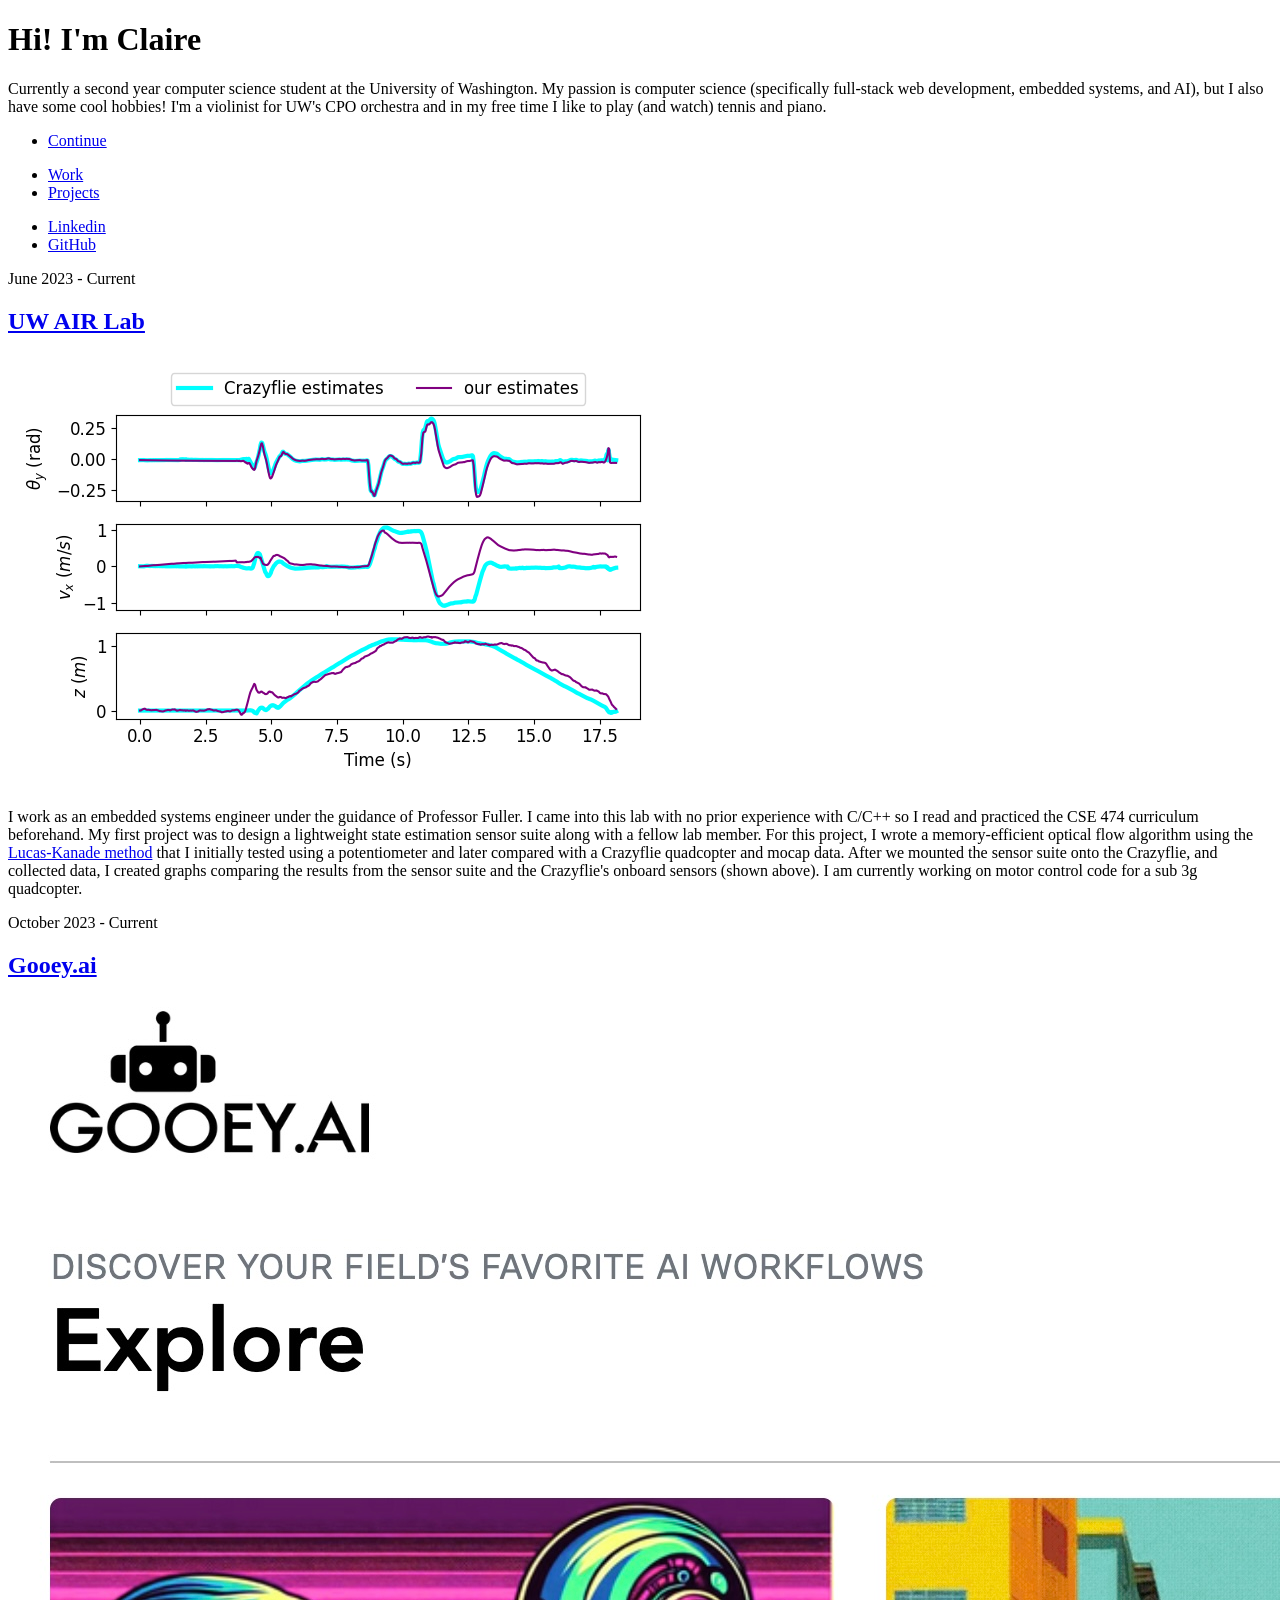
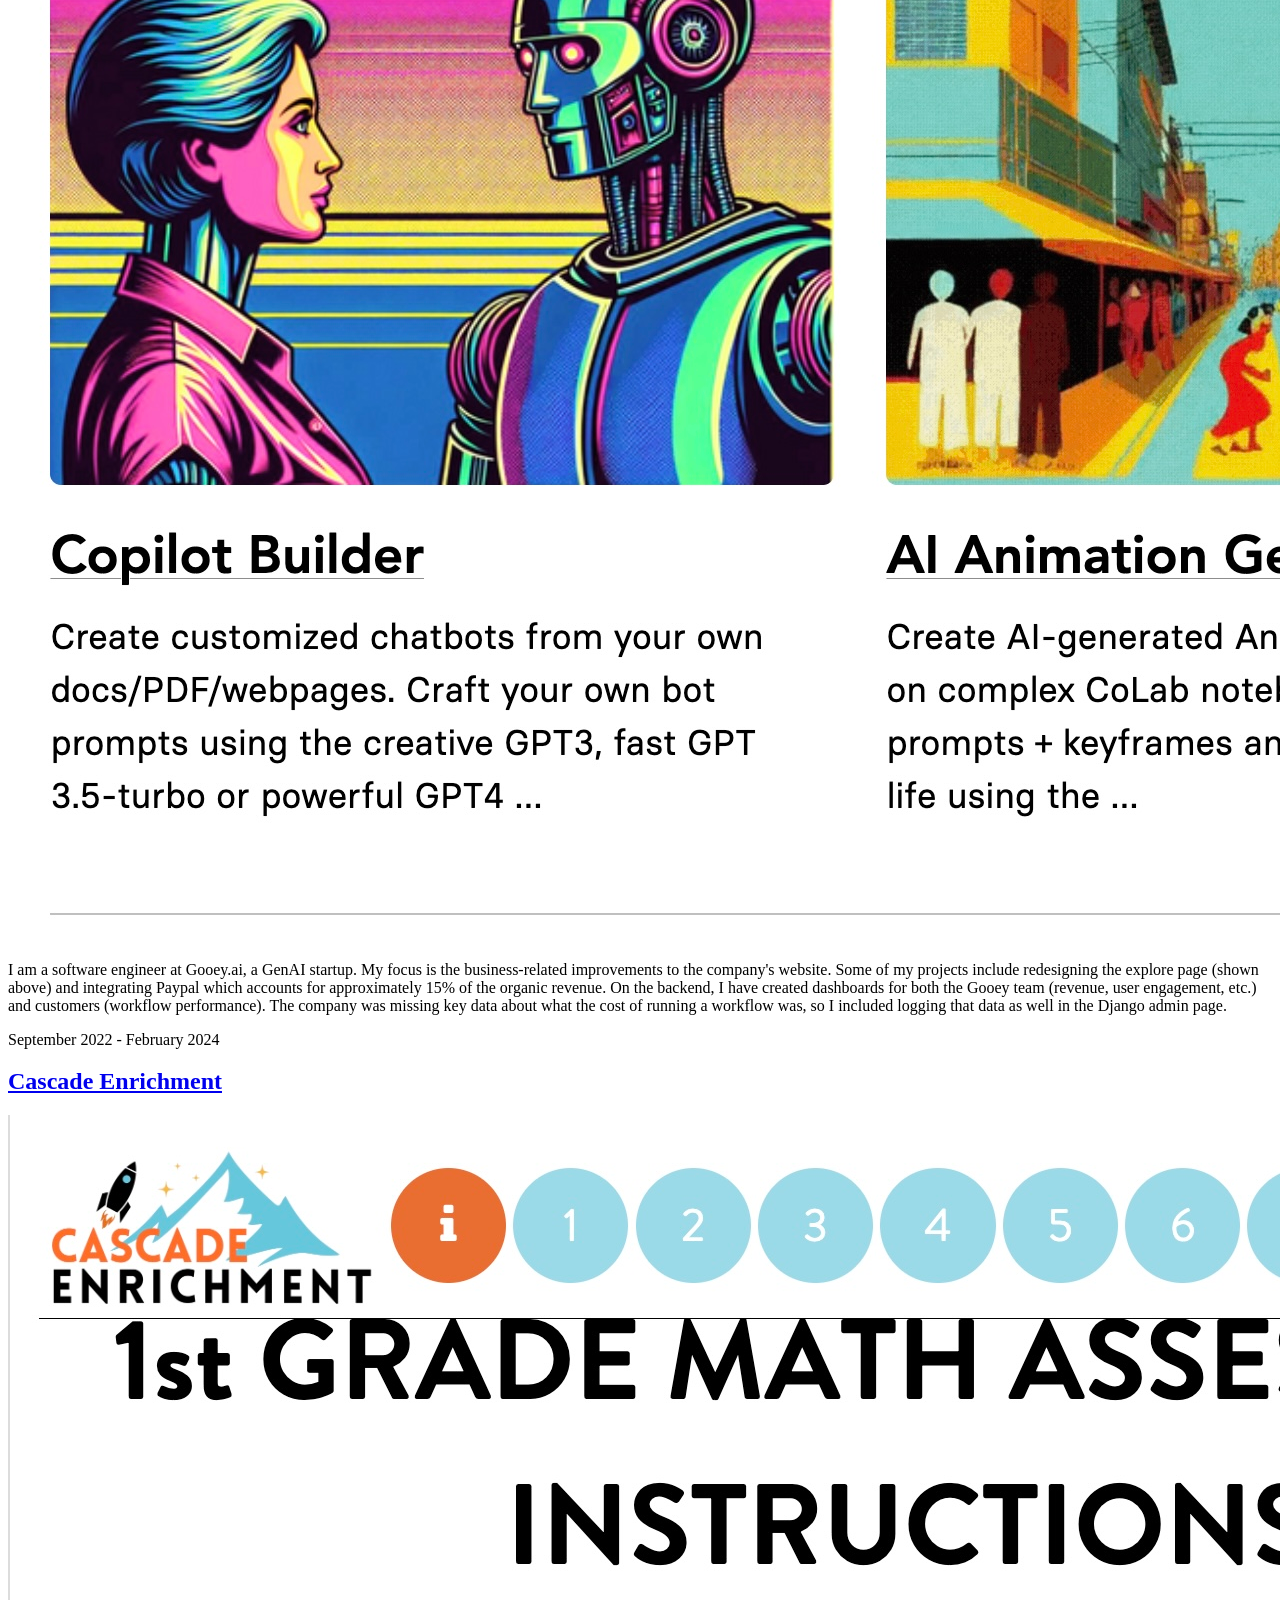
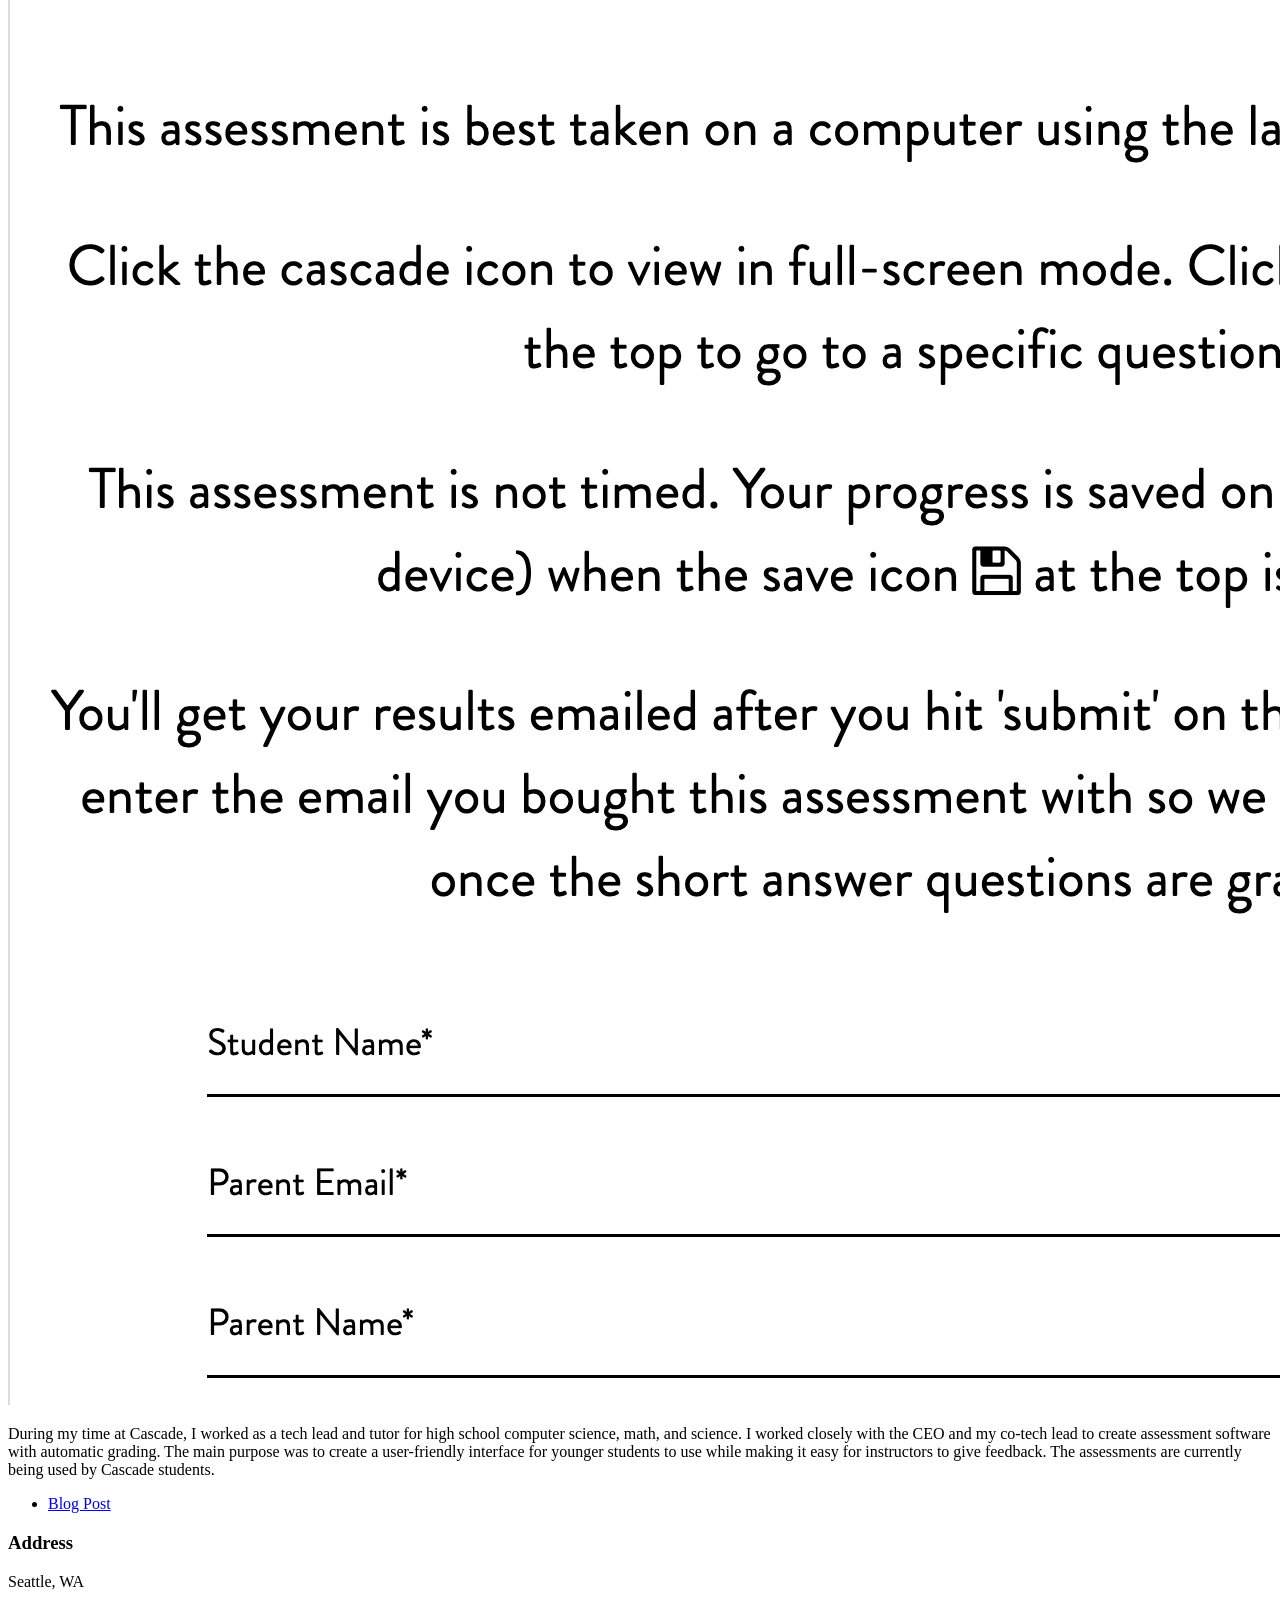
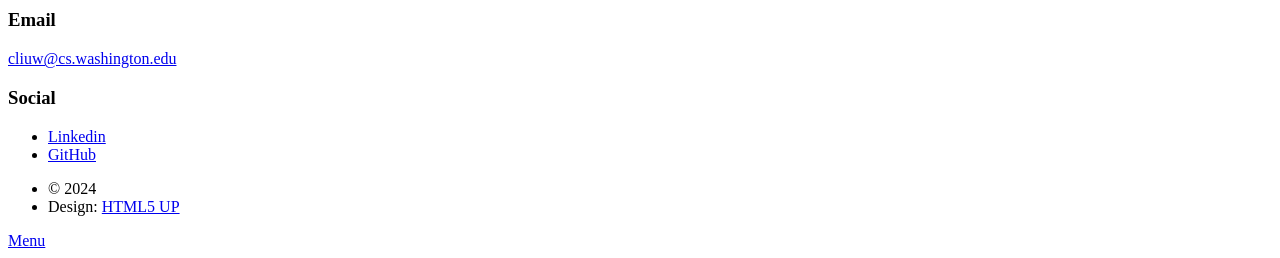
==== commit 3dc6290a: "Also removed from home" ====
--- a/index.html
+++ b/index.html
@@ -120,7 +120,7 @@
 
 				<!-- Footer -->
 					<footer id="footer">
-						<section>
+						<!-- <section>
 							<form method="post" action="#">
 								<div class="fields">
 									<div class="field">
@@ -140,7 +140,7 @@
 									<li><input type="submit" value="Send Message" /></li>
 								</ul>
 							</form>
-						</section>
+						</section> -->
 						<section class="split contact">
 							<section class="alt">
 								<h3>Address</h3>
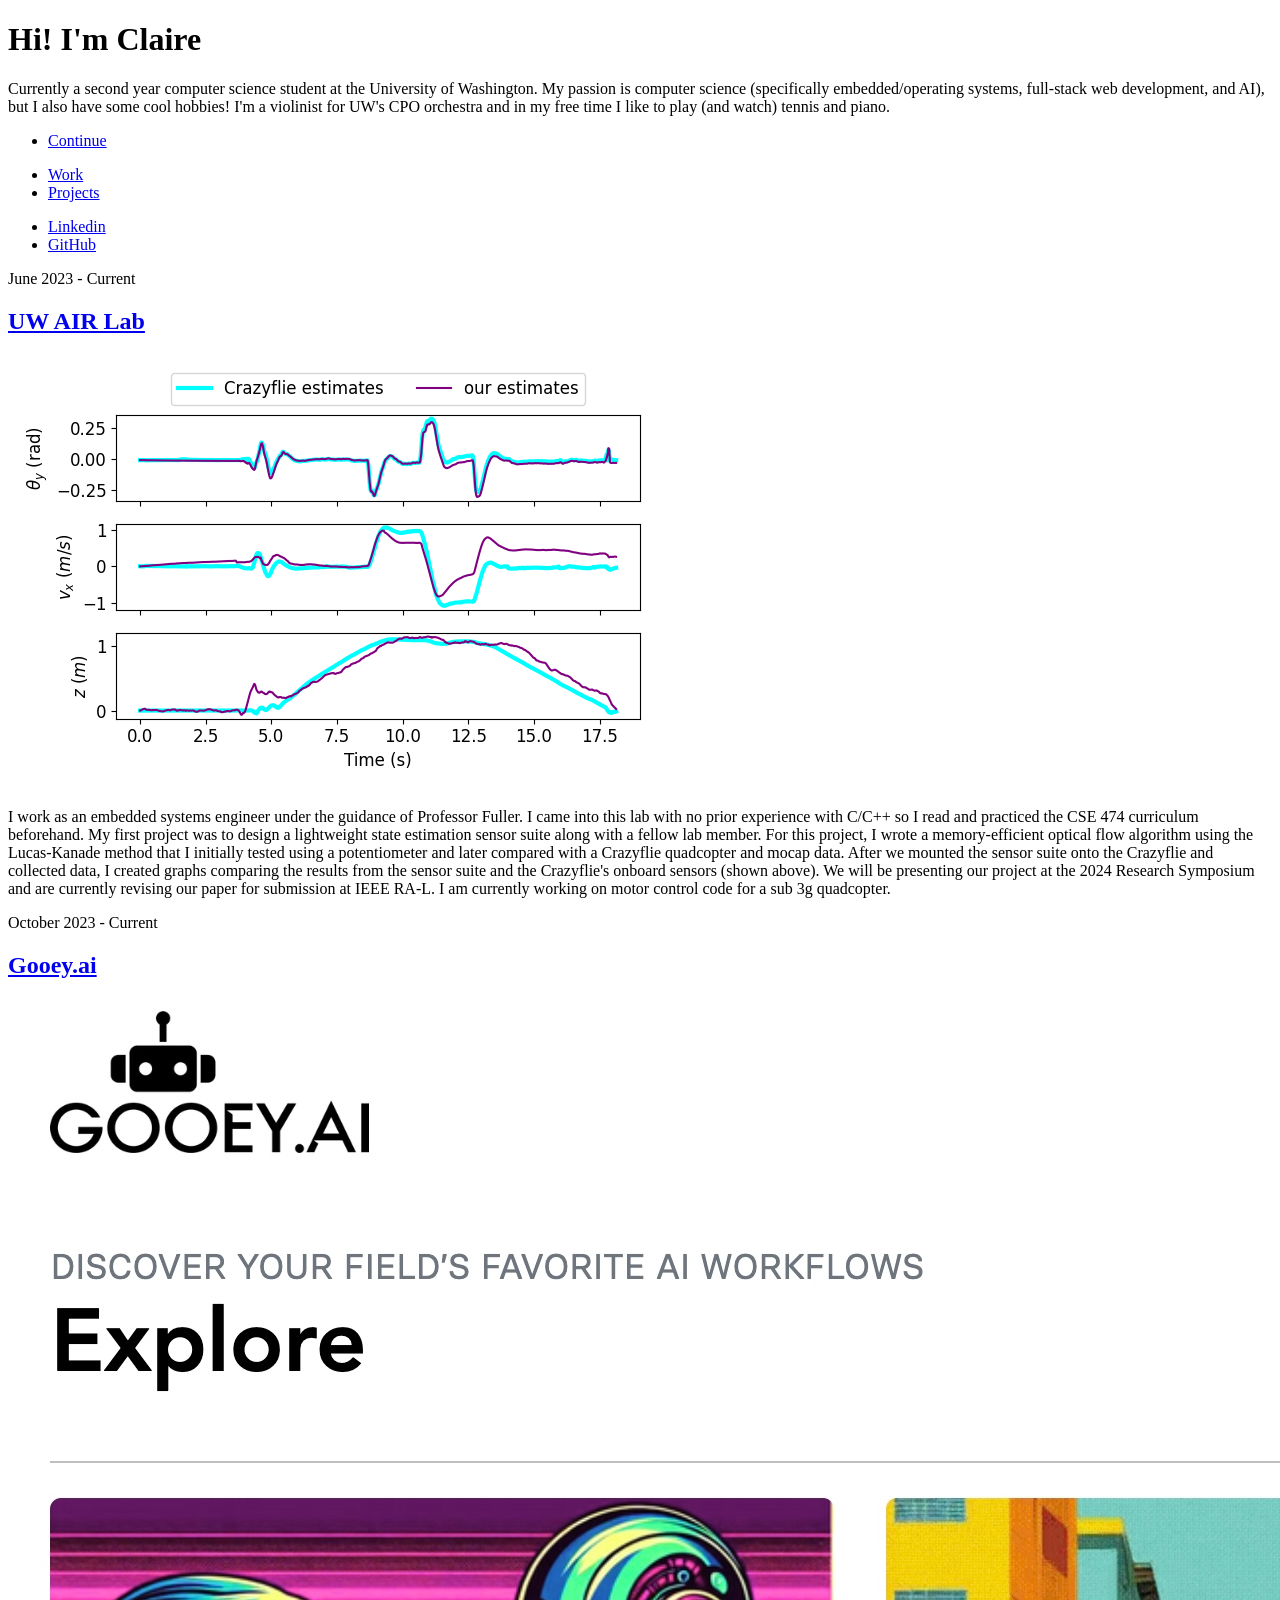
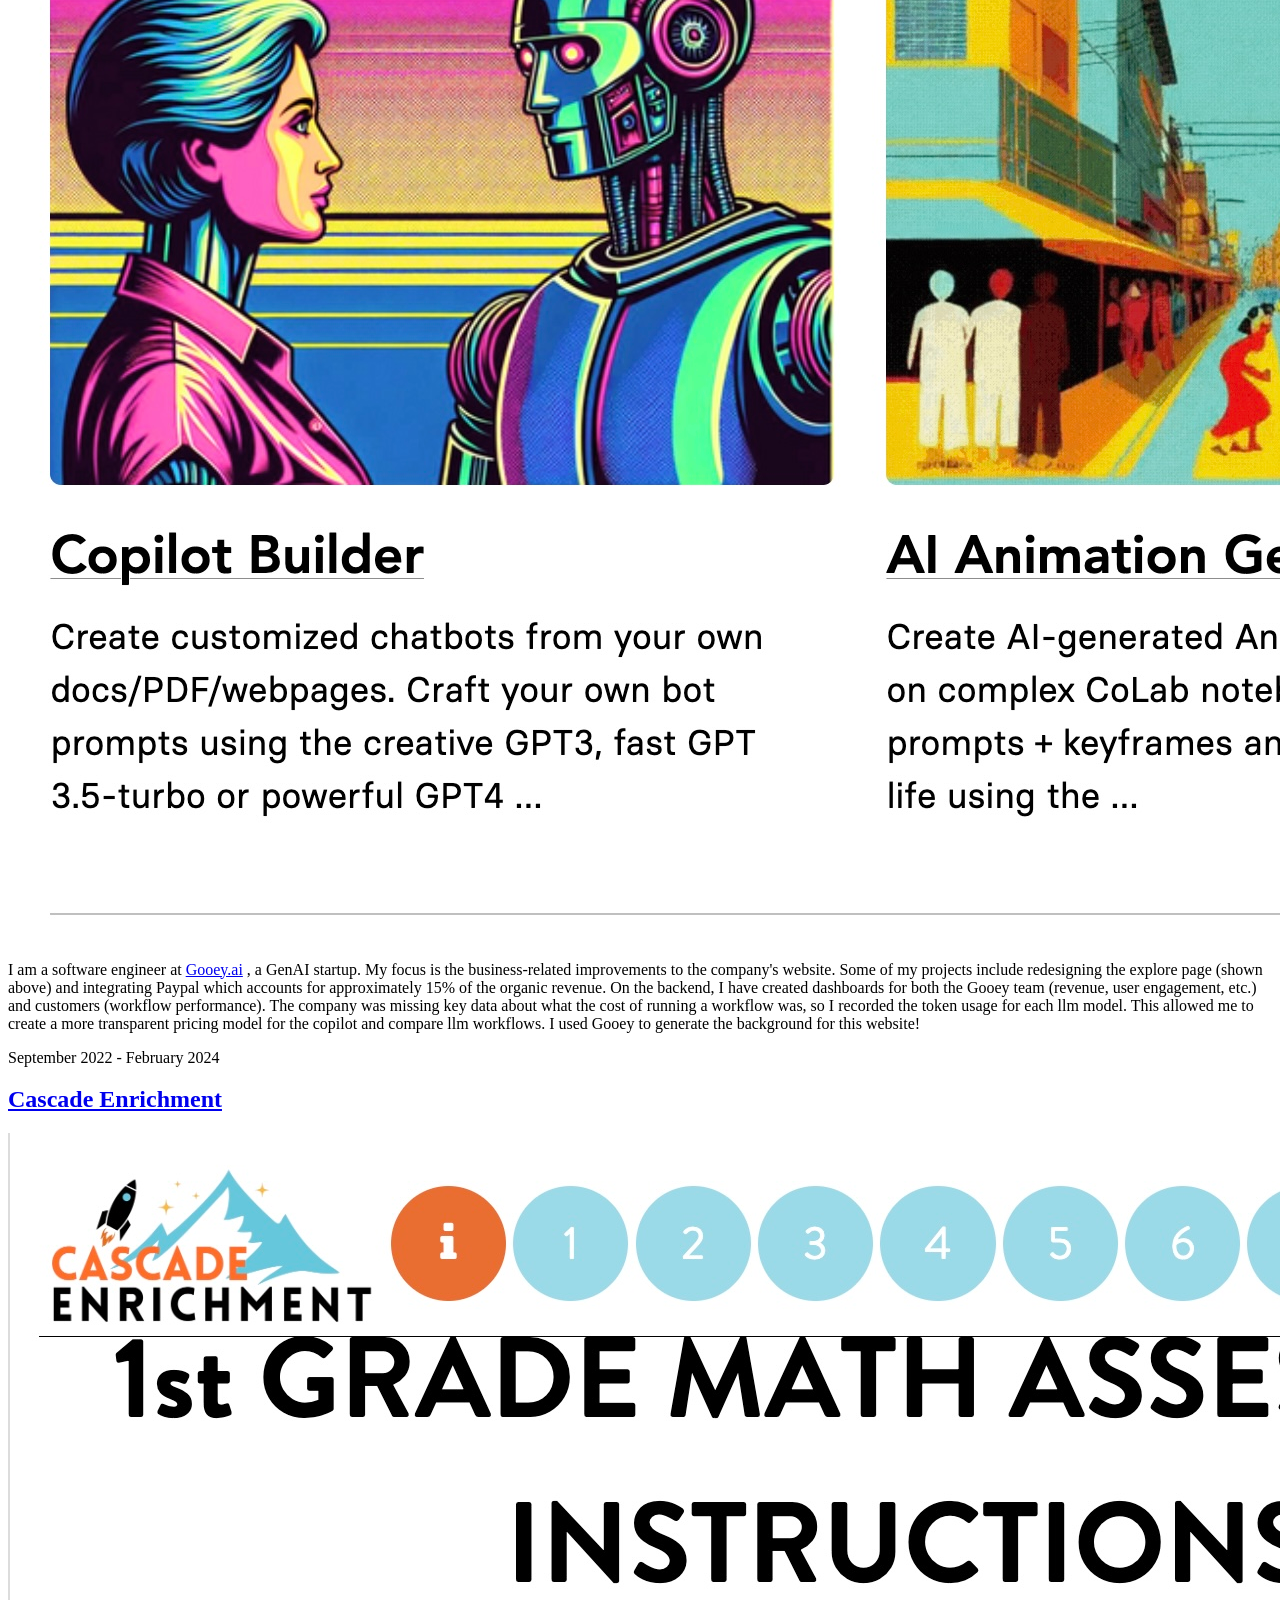
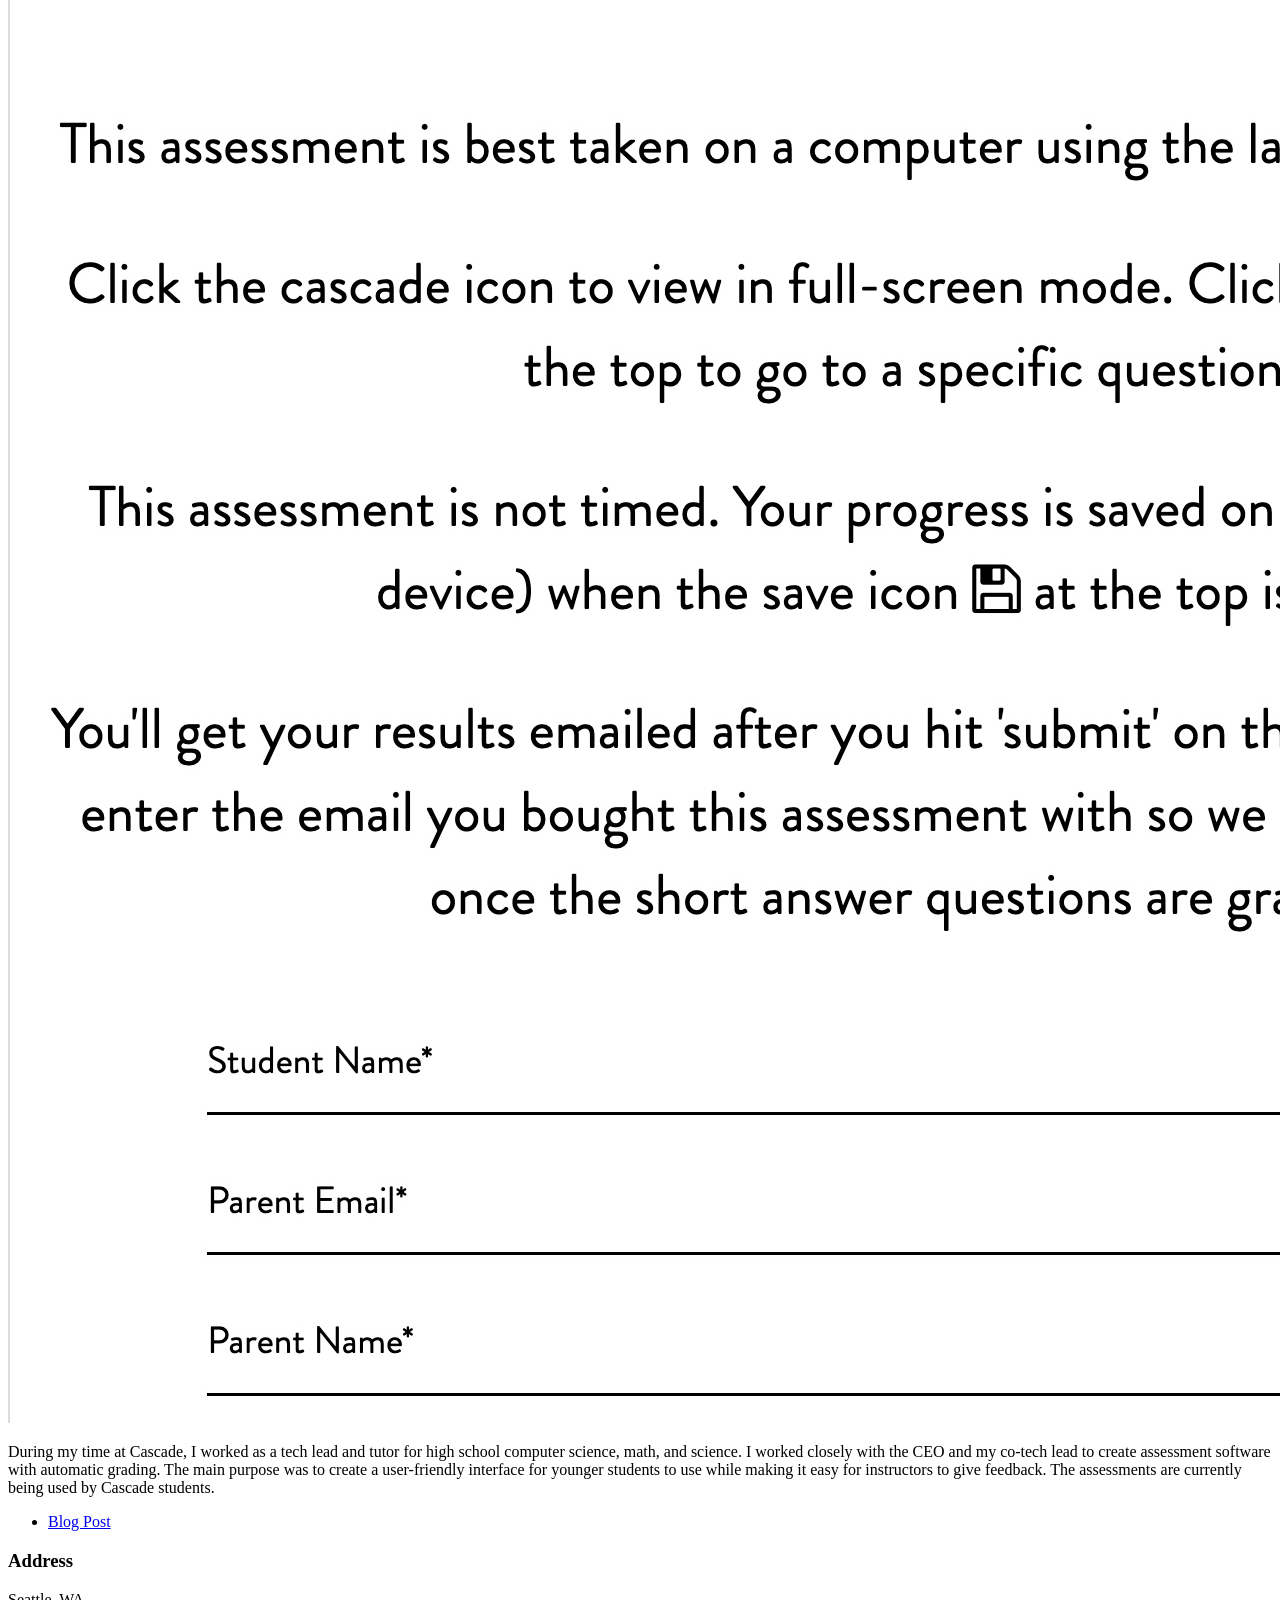
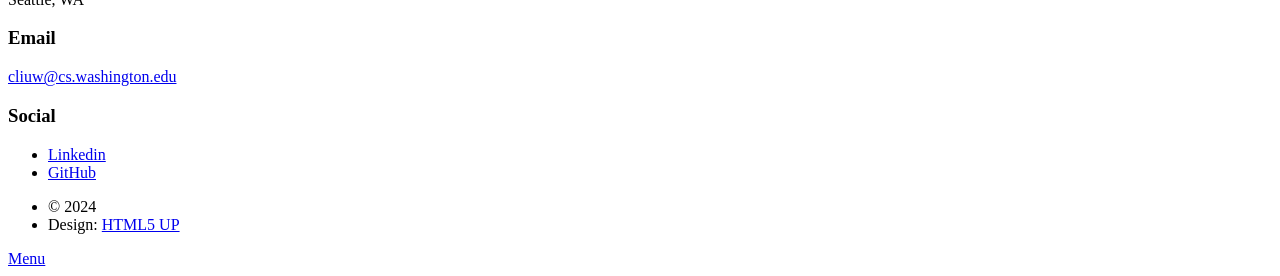
==== commit e6a63c8e: "Added info" ====
--- a/index.html
+++ b/index.html
@@ -21,7 +21,7 @@
 					<div id="intro">
 						<h1>Hi! I'm Claire</h1>
 						<p>Currently a second year computer science student at the University of Washington.
-							My passion is computer science (specifically full-stack web development, embedded systems, and AI),
+							My passion is computer science (specifically embedded/operating systems, full-stack web development, and AI),
 							but I also have some cool hobbies! I'm a violinist for UW's CPO orchestra and in my free time I like
 							to play (and watch) tennis and piano.
 						</p>
@@ -73,10 +73,11 @@
 									I work as an embedded systems engineer under the guidance of Professor Fuller.
 									I came into this lab with no prior experience with C/C++ so I read and practiced the CSE 474 curriculum beforehand.
 									My first project was to design a lightweight state estimation sensor suite along with a fellow lab member. 
-									For this project, I wrote a memory-efficient optical flow algorithm using the <a href="#">Lucas-Kanade method</a> 
+									For this project, I wrote a memory-efficient optical flow algorithm using the Lucas-Kanade method
 									that I initially tested using a potentiometer and later compared with a Crazyflie quadcopter and mocap data.
-									After we mounted the sensor suite onto the Crazyflie, and collected data, I created graphs comparing 
-									the results from the sensor suite and the Crazyflie's onboard sensors (shown above).
+									After we mounted the sensor suite onto the Crazyflie and collected data, I created graphs comparing 
+									the results from the sensor suite and the Crazyflie's onboard sensors (shown above). We will be presenting our project
+									at the 2024 Research Symposium and are currently revising our paper for submission at IEEE RA-L.
 									I am currently working on motor control code for a sub 3g quadcopter.
 								</p>
 								<!-- <ul class="actions special">
@@ -90,13 +91,14 @@
 								</header>
 								<a href="https://gooey.ai/explore/" class="image fit"><img src="images/gooey.jpg" alt="" /></a>
 								<p>
-									I am a software engineer at Gooey.ai, a GenAI startup. My focus is the business-related
+									I am a software engineer at <a href="https://gooey.ai">Gooey.ai</a> , a GenAI startup. My focus is the business-related
 									improvements to the company's website. Some of my projects include redesigning the 
 									explore page (shown above) and integrating Paypal which accounts for approximately 15%
 									of the organic revenue. On the backend, I have created dashboards for both the Gooey team
 									(revenue, user engagement, etc.) and customers (workflow performance). 
-									The company was missing key data about what the cost of running a workflow was, so I included
-									logging that data as well in the Django admin page.
+									The company was missing key data about what the cost of running a workflow was, so I recorded the token usage 
+									for each llm model. This allowed me to create a more transparent pricing model for the copilot and compare llm workflows.
+									I used Gooey to generate the background for this website!
 								</p>
 							</article>
 							<article>
--- a/assets/css/noscript.css
+++ b/assets/css/noscript.css
@@ -1,9 +1,9 @@
 @import url(font-awesome.min.css);
 
-/*
-	Massively by HTML5 UP
-	html5up.net | @ajlkn
-	Free for personal and commercial use under the CCA 3.0 license (html5up.net/license)
+/*
+	Massively by HTML5 UP
+	html5up.net | @ajlkn
+	Free for personal and commercial use under the CCA 3.0 license (html5up.net/license)
 */
 
 /* Wrapper */
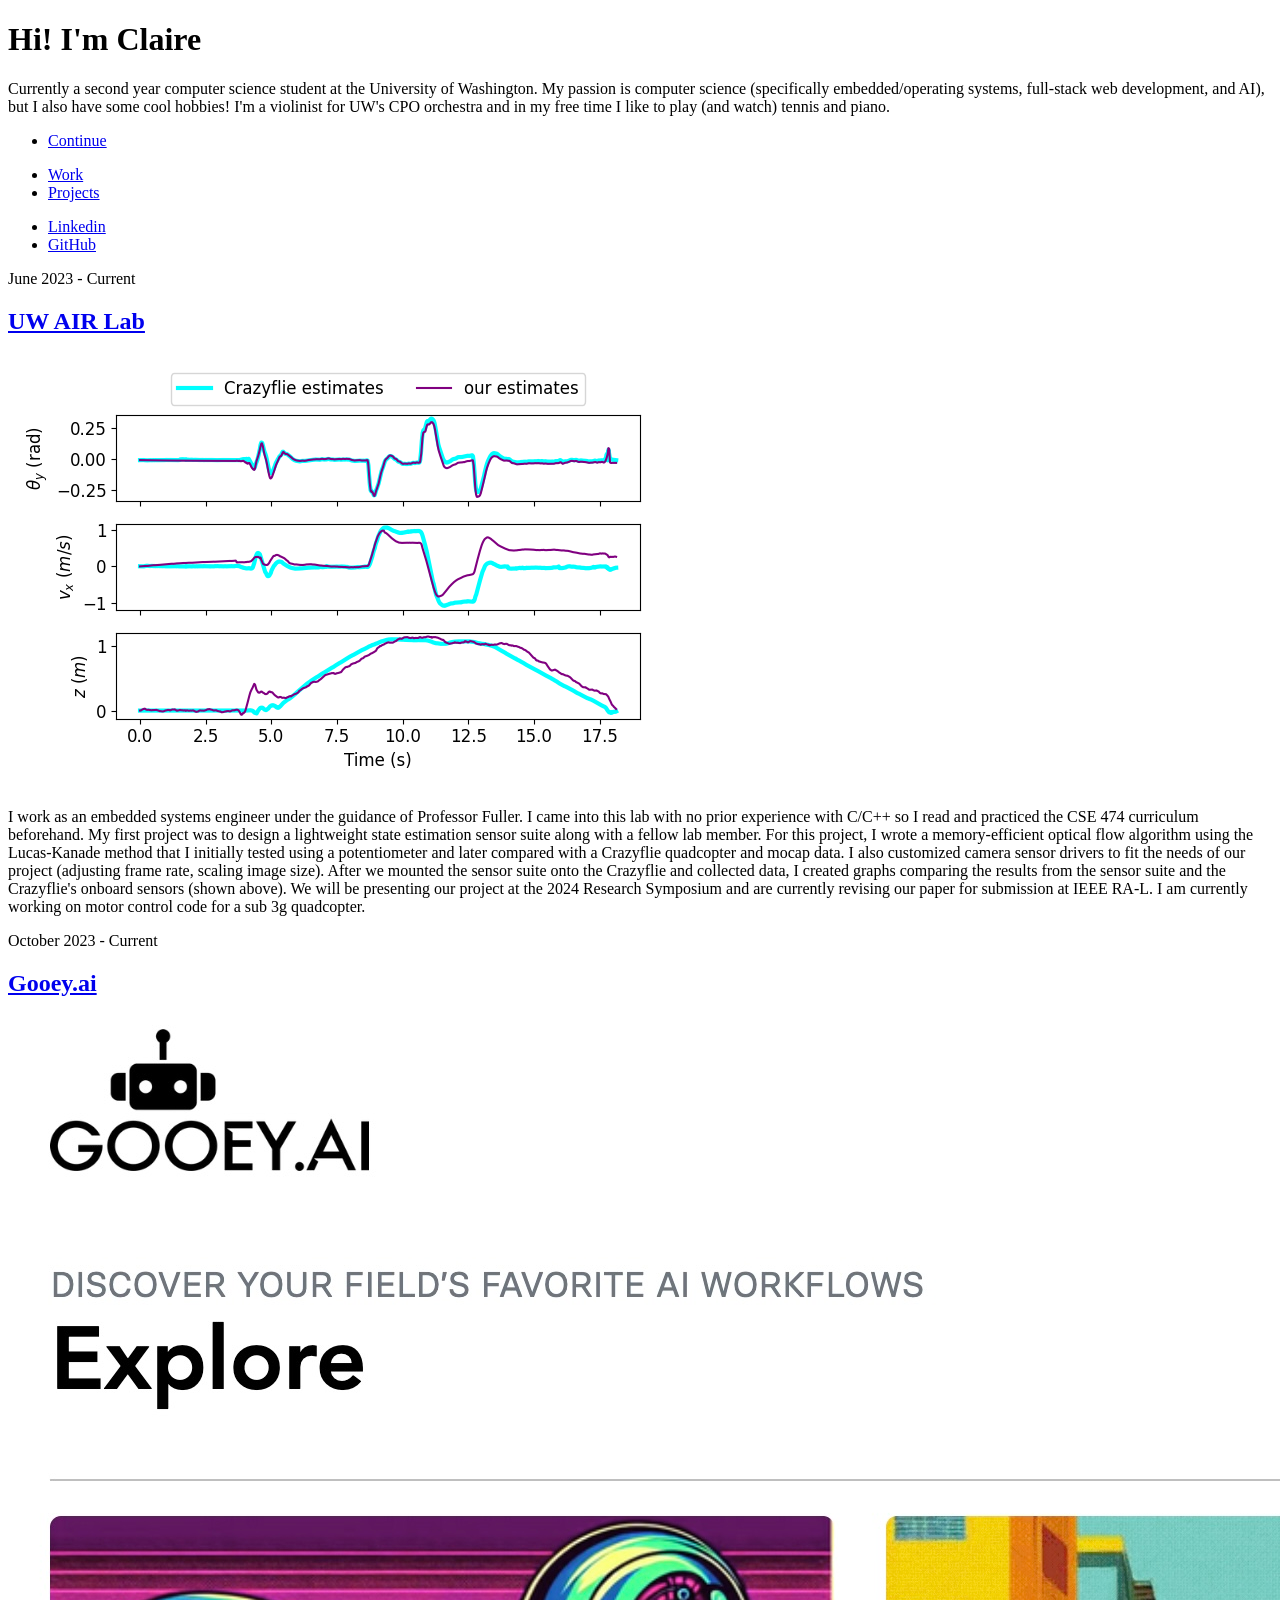
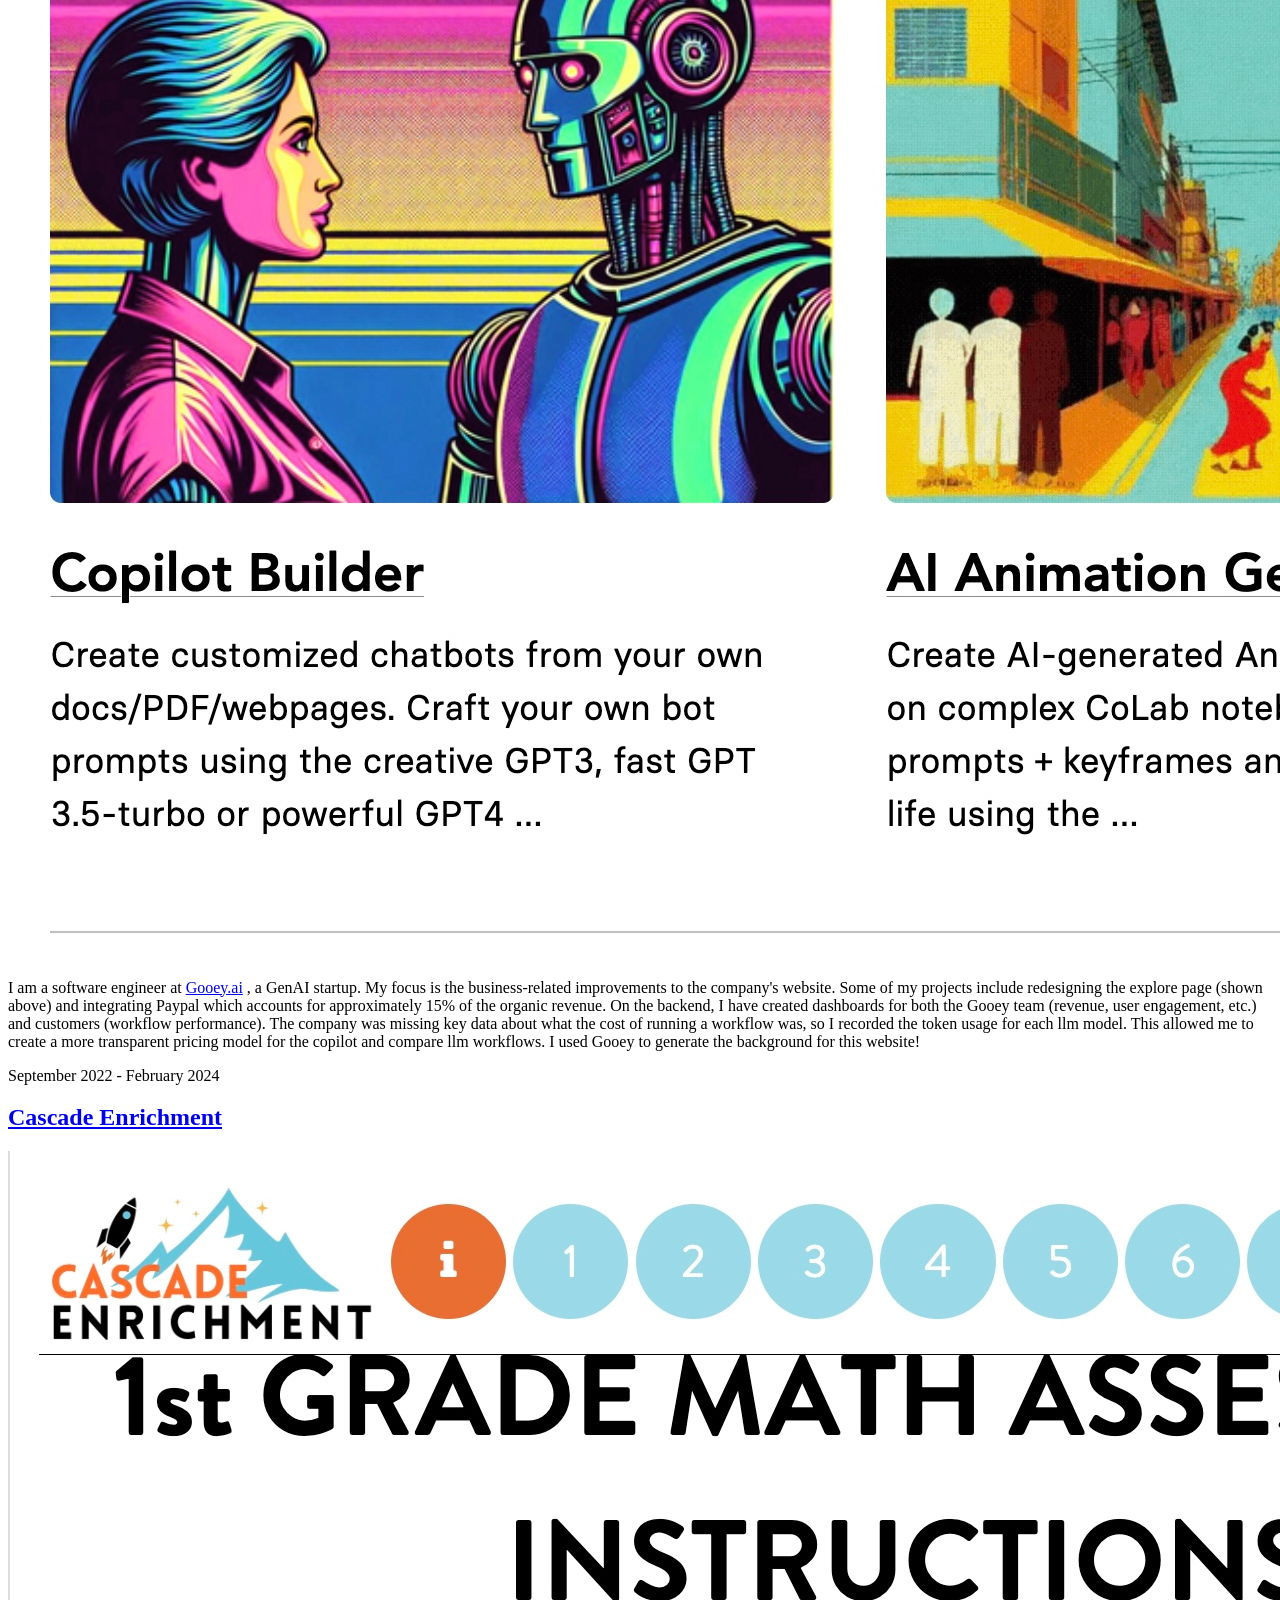
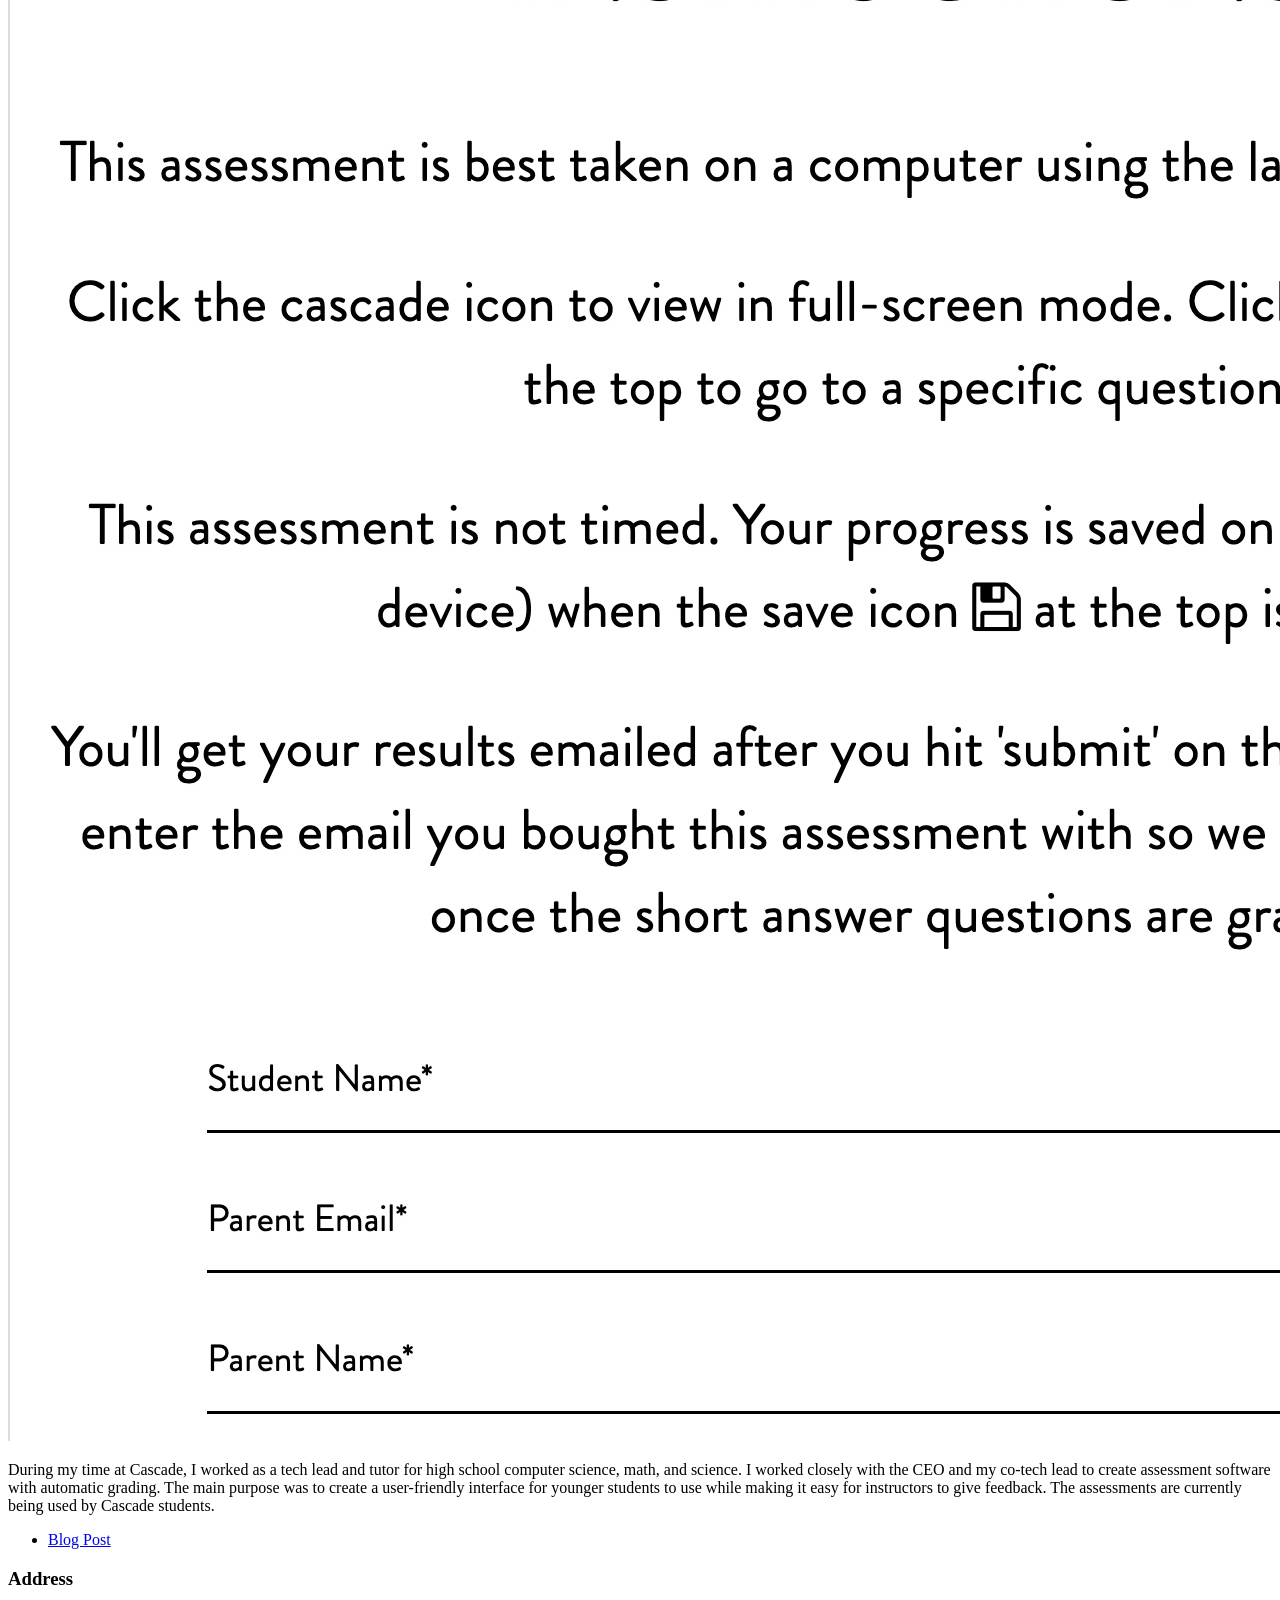
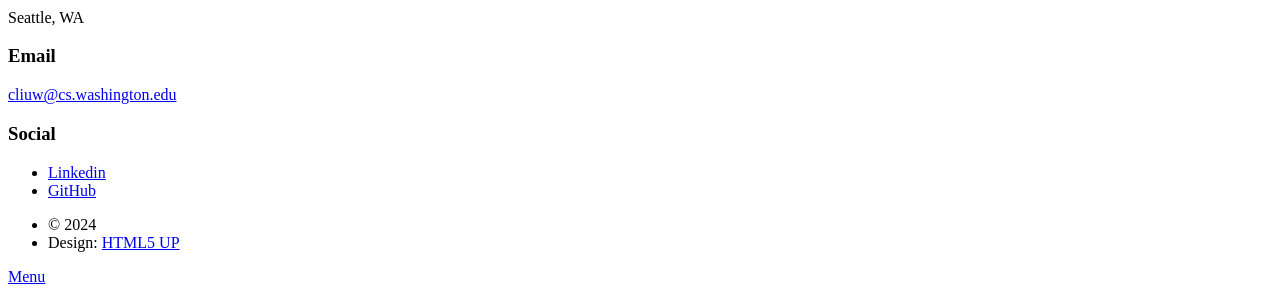
==== commit 7f316901: "More text" ====
--- a/index.html
+++ b/index.html
@@ -74,7 +74,8 @@
 									I came into this lab with no prior experience with C/C++ so I read and practiced the CSE 474 curriculum beforehand.
 									My first project was to design a lightweight state estimation sensor suite along with a fellow lab member. 
 									For this project, I wrote a memory-efficient optical flow algorithm using the Lucas-Kanade method
-									that I initially tested using a potentiometer and later compared with a Crazyflie quadcopter and mocap data.
+									that I initially tested using a potentiometer and later compared with a Crazyflie quadcopter and mocap data. I also customized
+									camera sensor drivers to fit the needs of our project (adjusting frame rate, scaling image size).
 									After we mounted the sensor suite onto the Crazyflie and collected data, I created graphs comparing 
 									the results from the sensor suite and the Crazyflie's onboard sensors (shown above). We will be presenting our project
 									at the 2024 Research Symposium and are currently revising our paper for submission at IEEE RA-L.
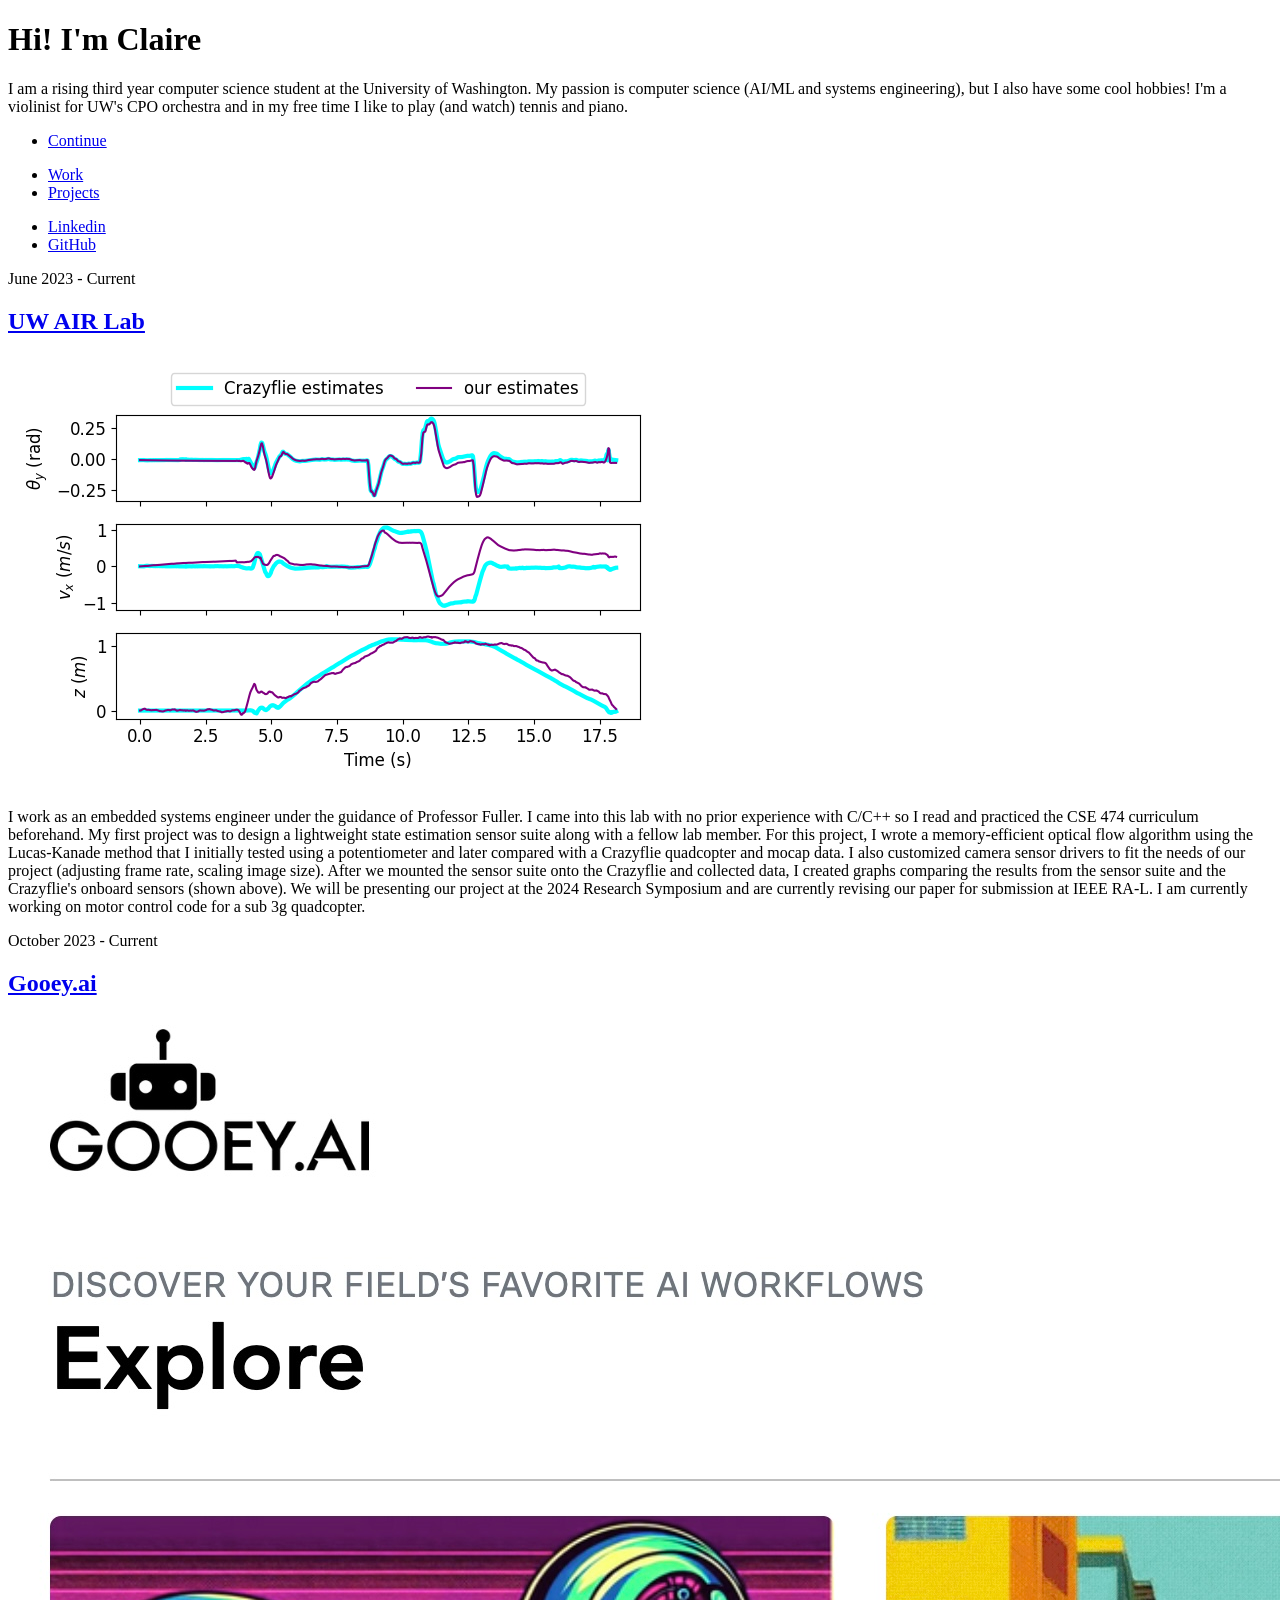
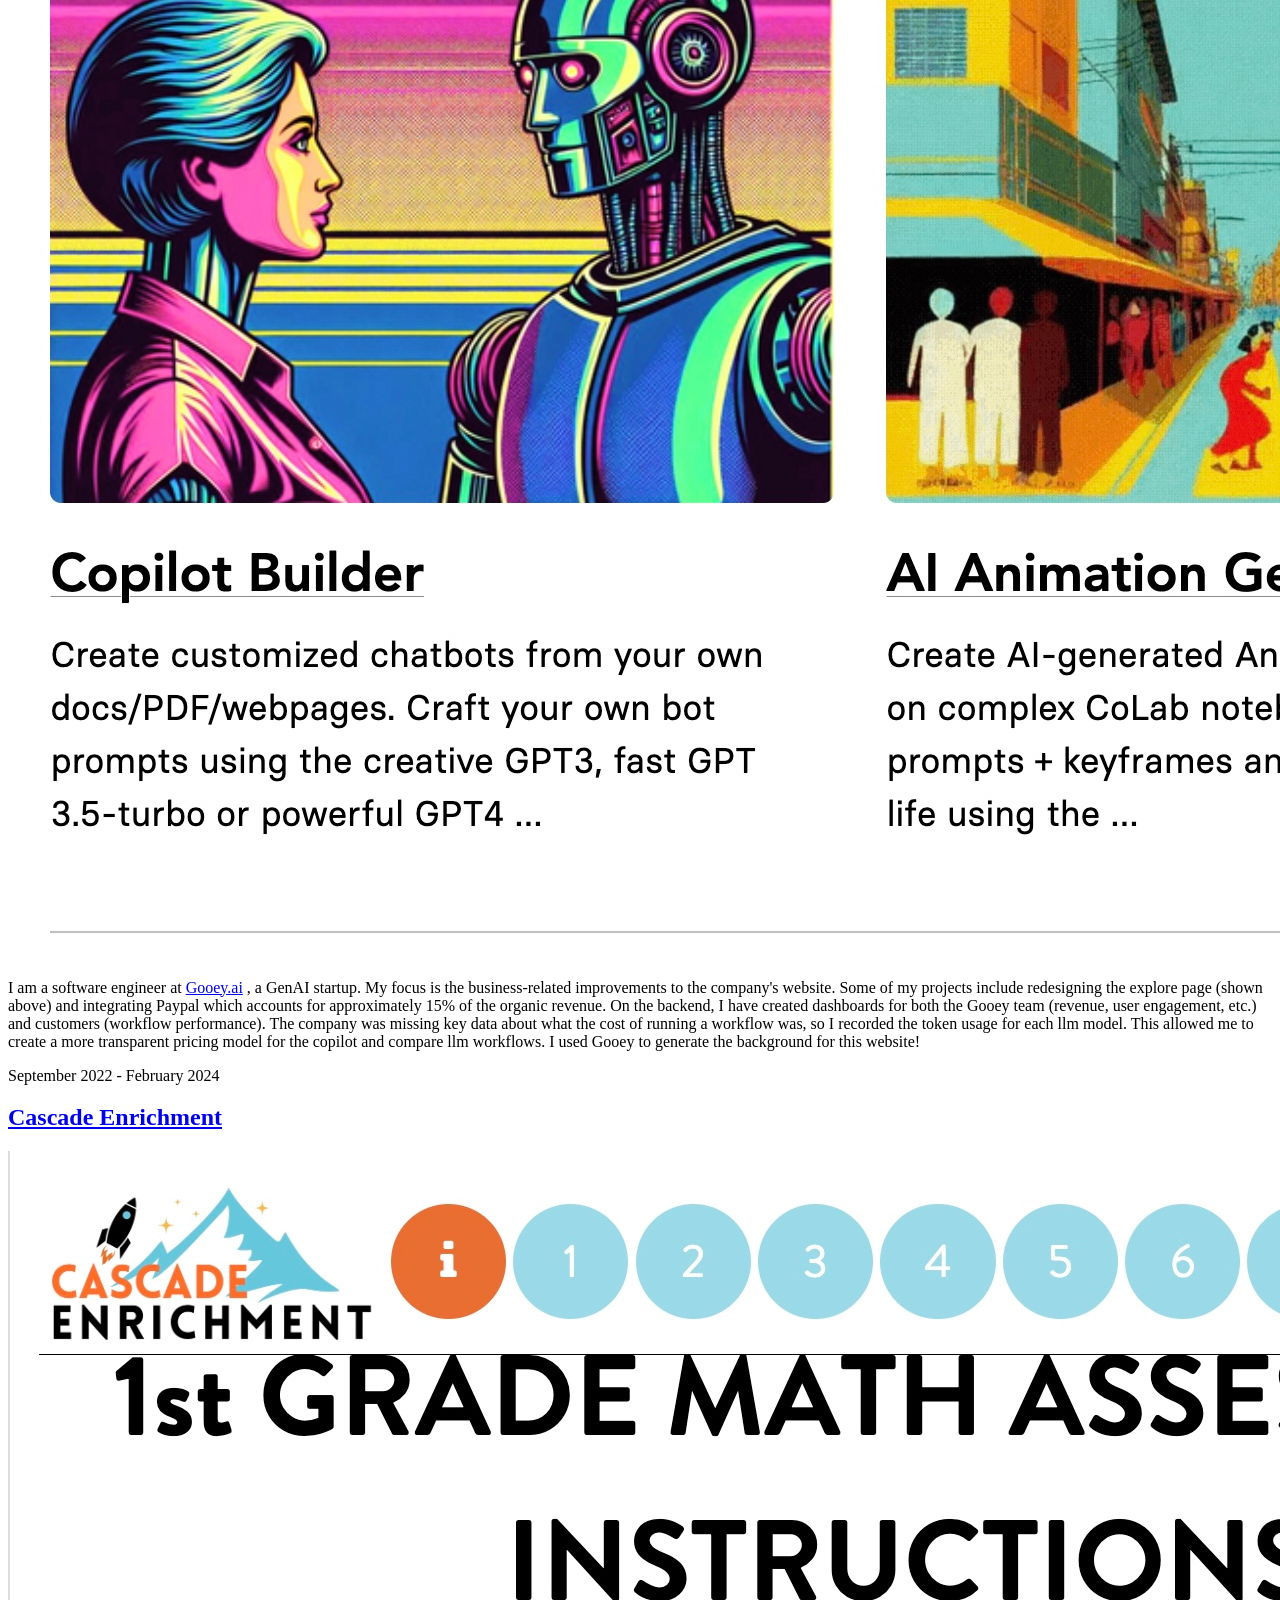
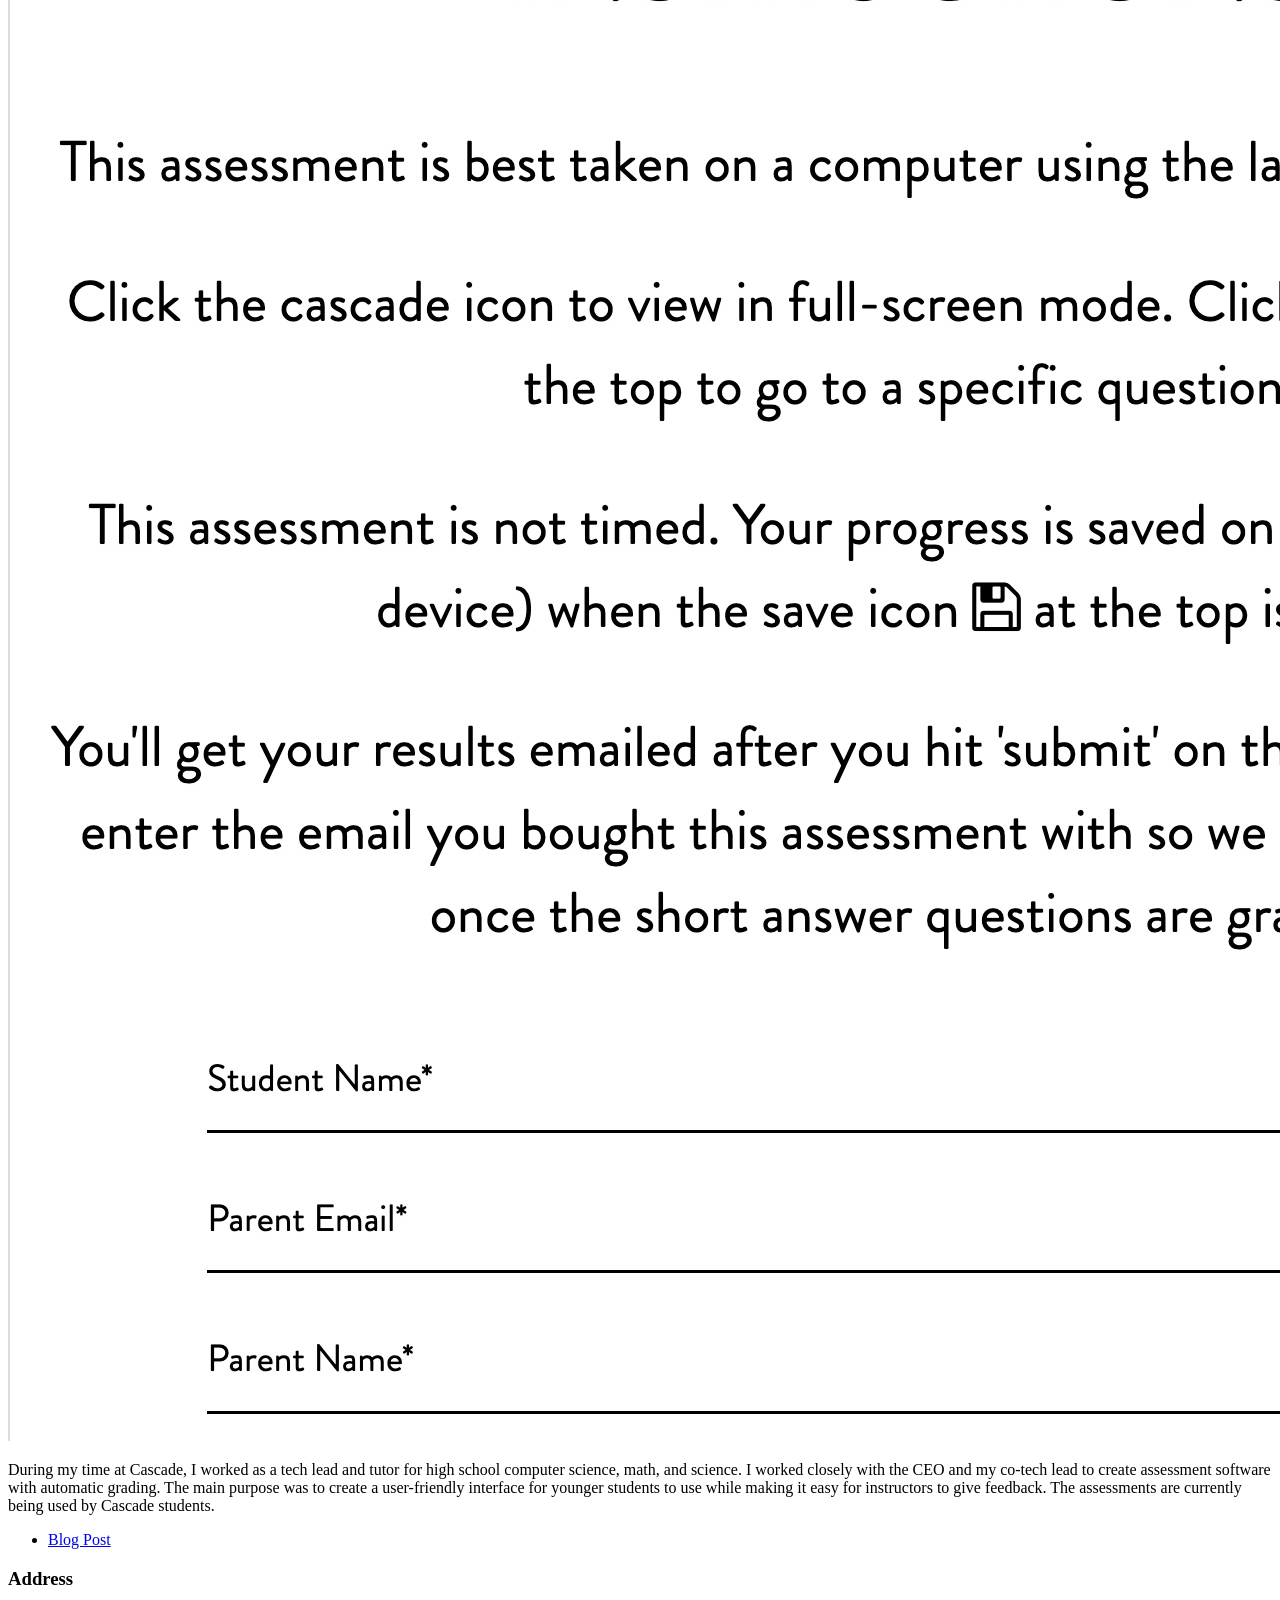
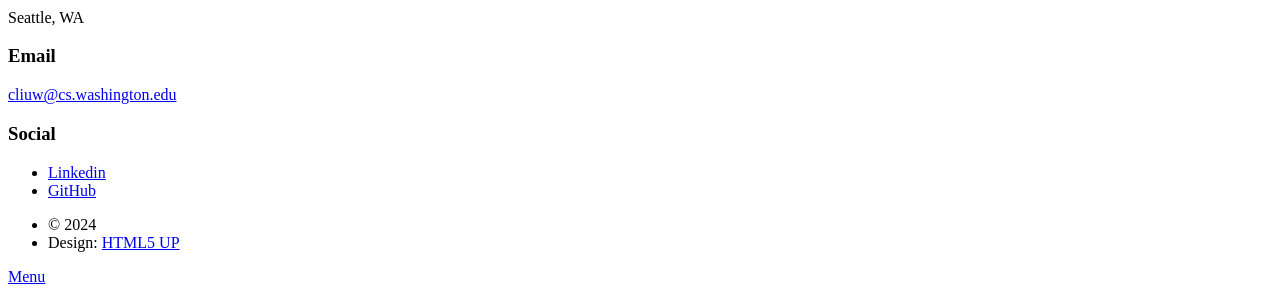
==== commit a22fd160: "Fix bio" ====
--- a/index.html
+++ b/index.html
@@ -20,8 +20,8 @@
 				<!-- Intro -->
 					<div id="intro">
 						<h1>Hi! I'm Claire</h1>
-						<p>Currently a second year computer science student at the University of Washington.
-							My passion is computer science (specifically embedded/operating systems, full-stack web development, and AI),
+						<p>I am a rising third year computer science student at the University of Washington.
+							My passion is computer science (AI/ML and systems engineering),
 							but I also have some cool hobbies! I'm a violinist for UW's CPO orchestra and in my free time I like
 							to play (and watch) tennis and piano.
 						</p>
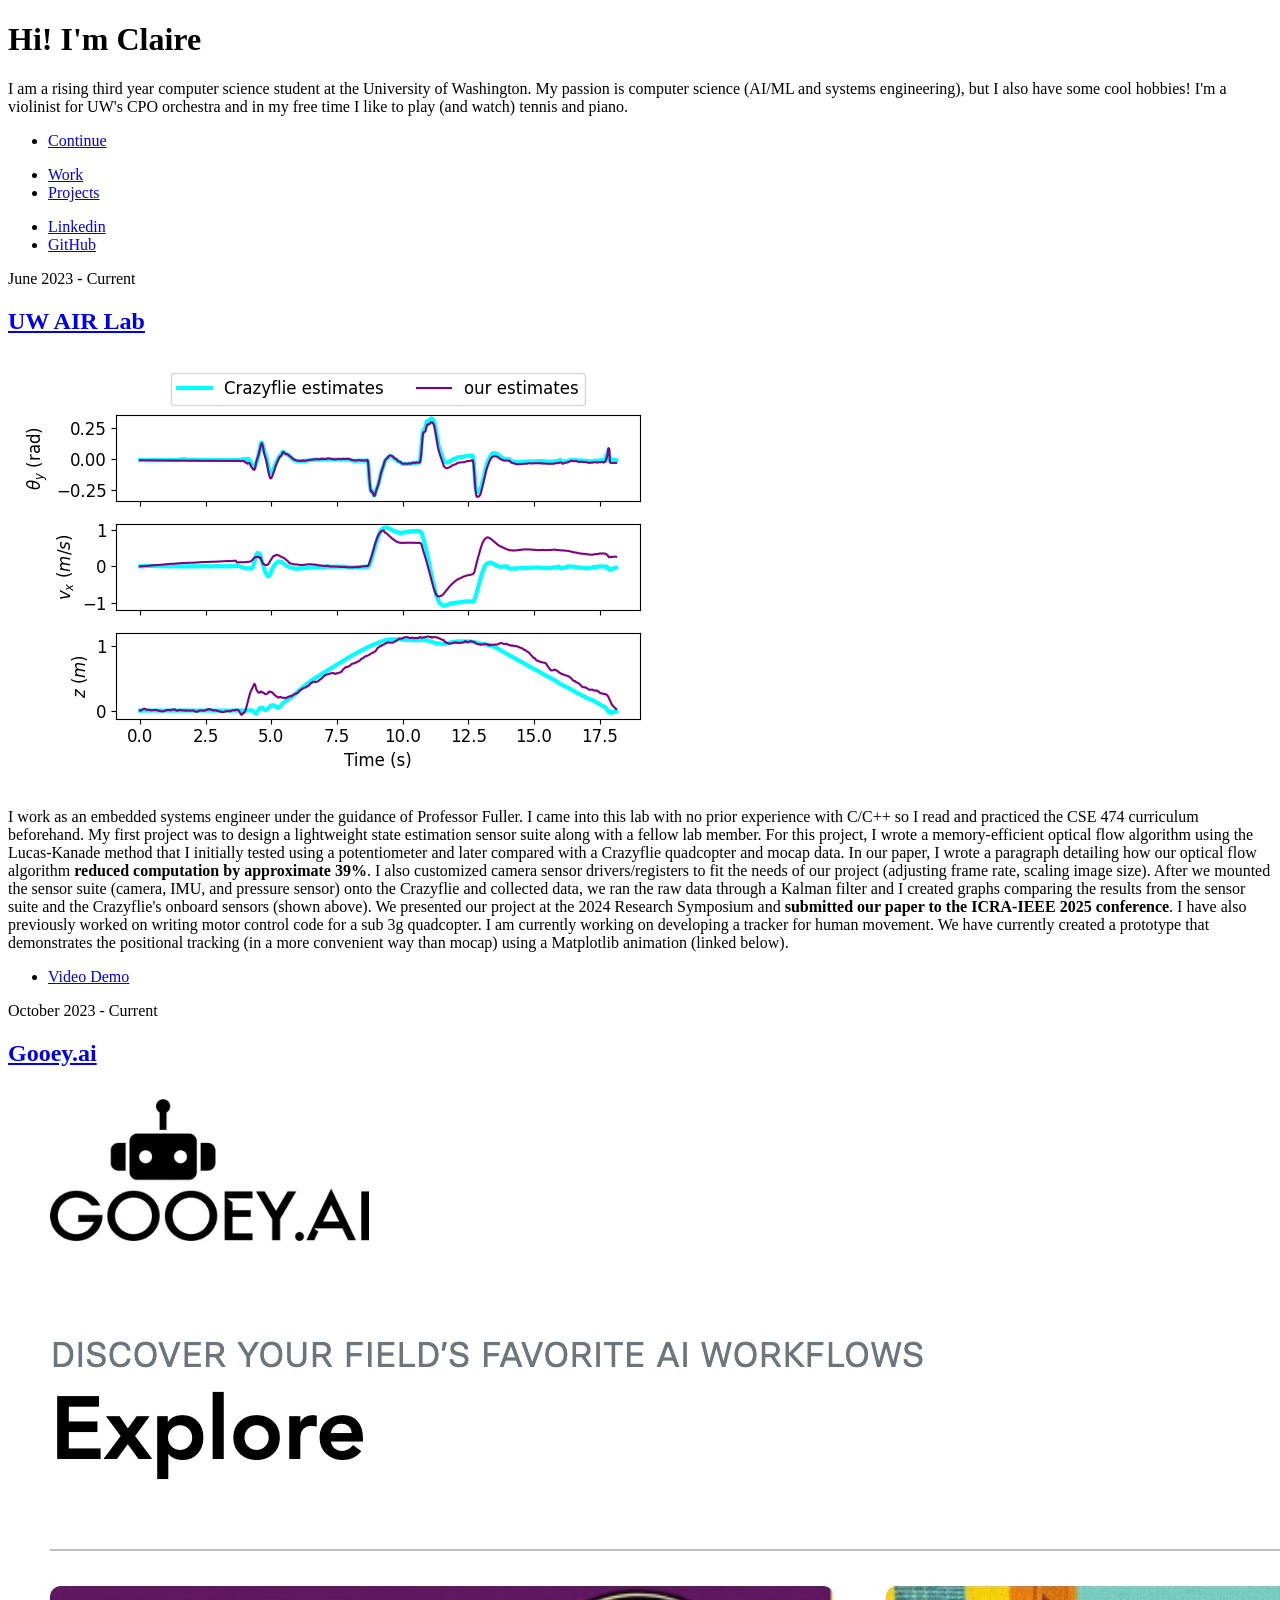
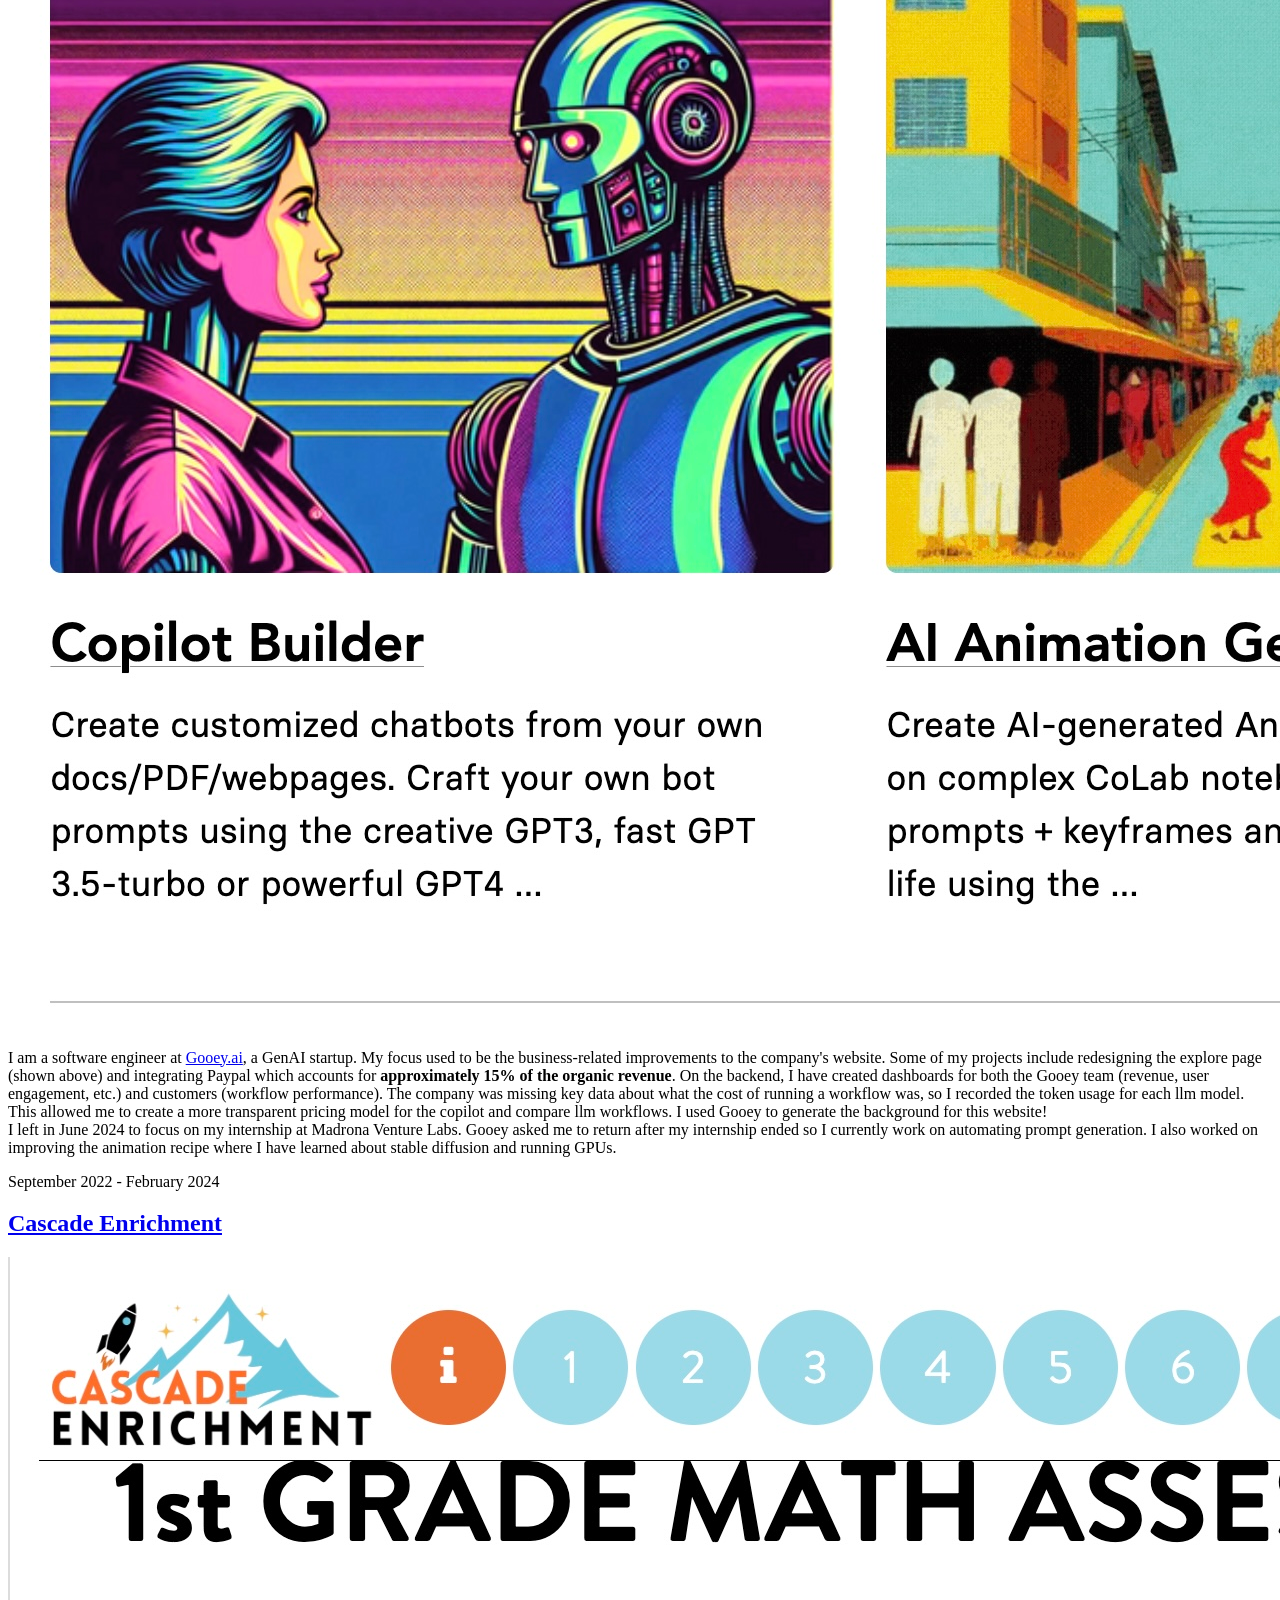
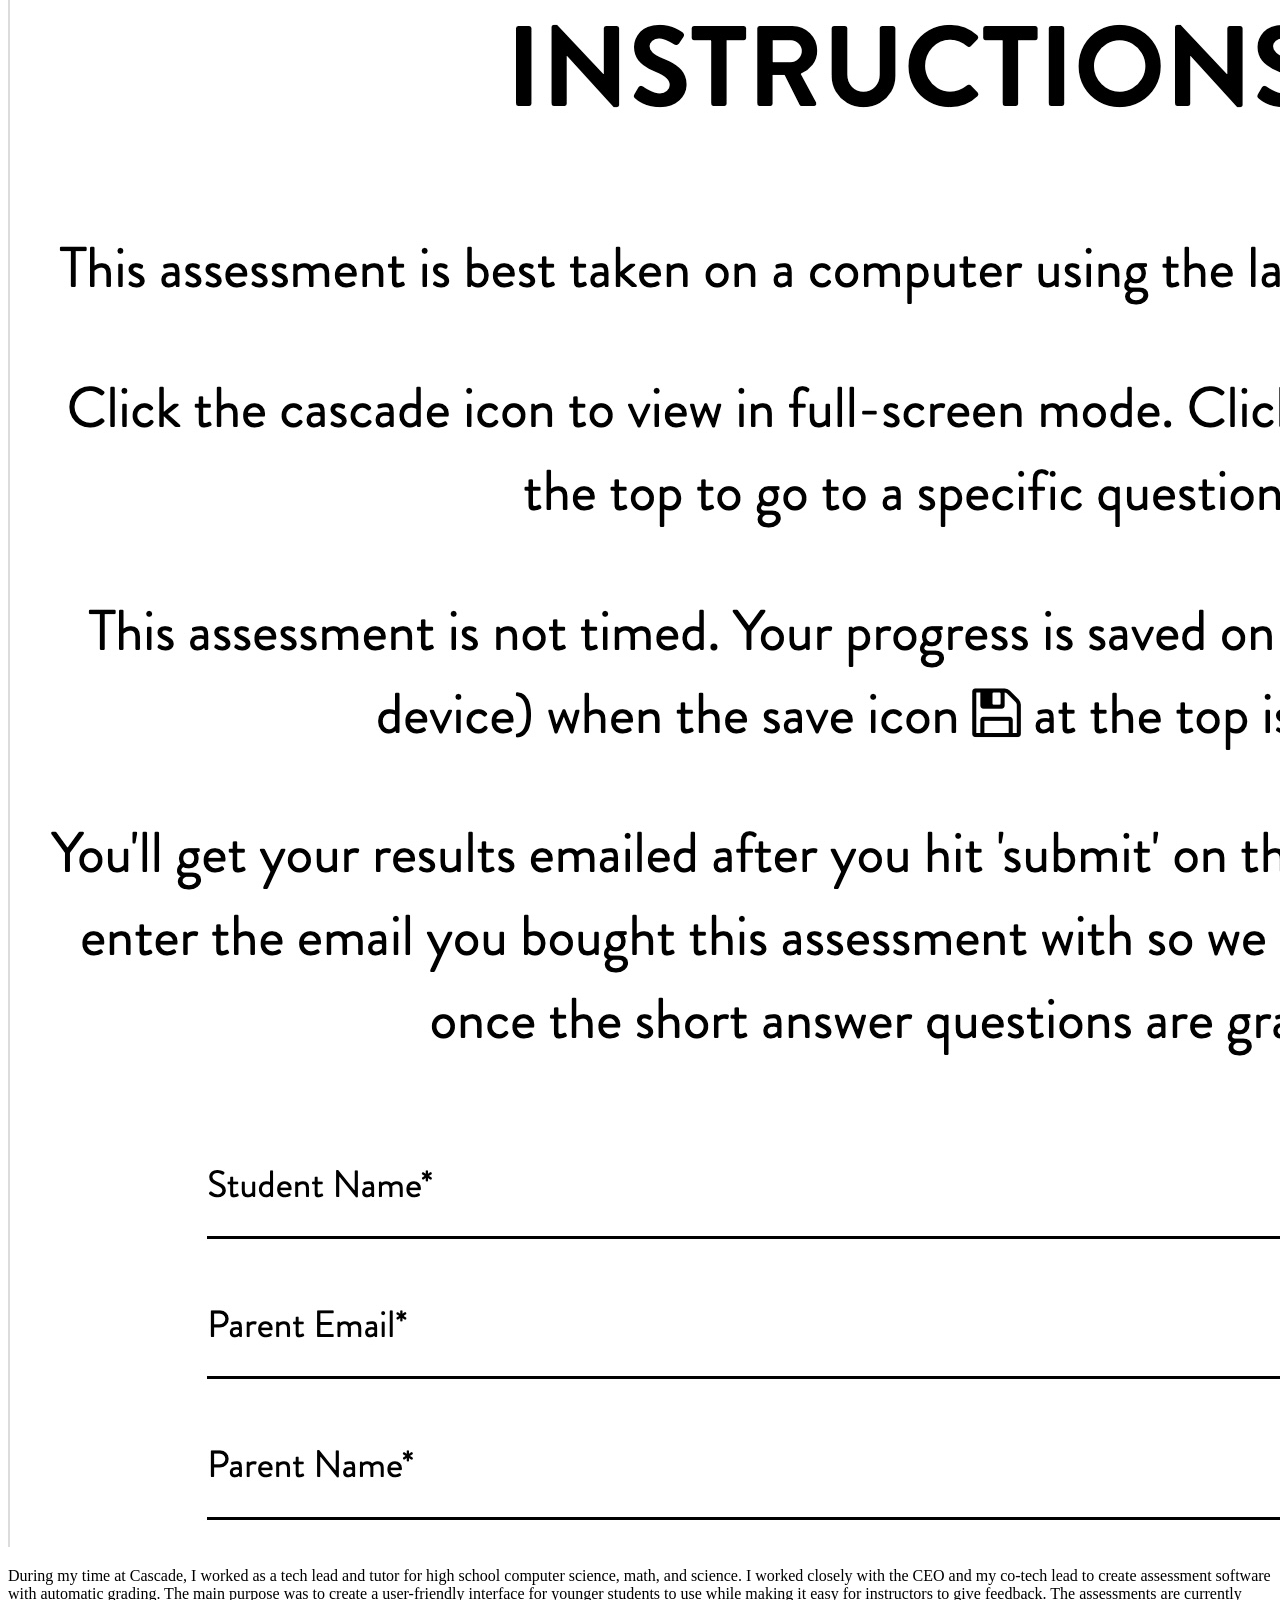
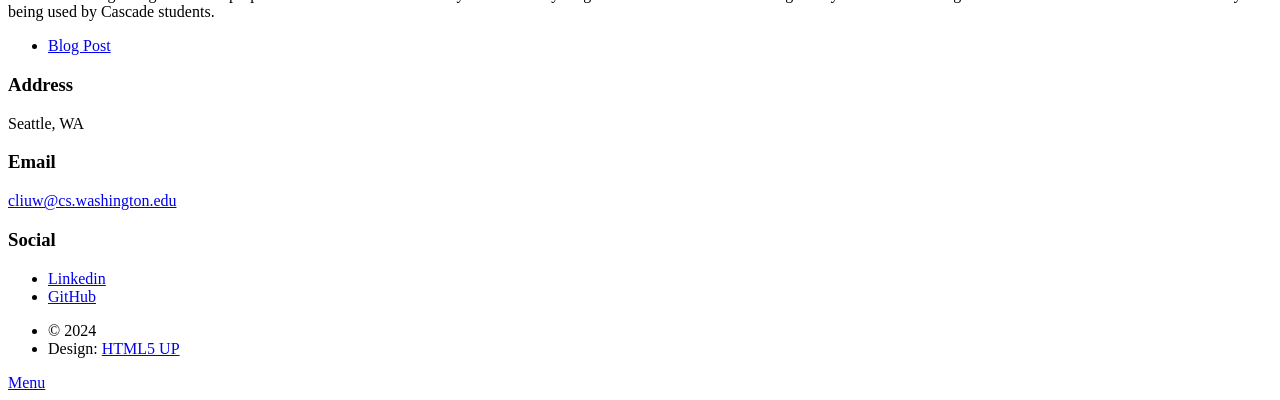
==== commit aed3de0b: "Added pinpots and experience details" ====
--- a/index.html
+++ b/index.html
@@ -1,52 +1,76 @@
-<!DOCTYPE HTML>
+<!DOCTYPE html>
 <!--
 	Massively by HTML5 UP
 	html5up.net | @ajlkn
 	Free for personal and commercial use under the CCA 3.0 license (html5up.net/license)
 -->
 <html>
-	<head>
-		<title>Claire Li Homepage</title>
-		<meta charset="utf-8" />
-		<meta name="viewport" content="width=device-width, initial-scale=1, user-scalable=no" />
-		<link rel="stylesheet" href="assets/css/main.css" />
-		<noscript><link rel="stylesheet" href="assets/css/noscript.css" /></noscript>
-	</head>
-	<body class="is-preload">
-
-		<!-- Wrapper -->
-			<div id="wrapper" class="fade-in">
-
-				<!-- Intro -->
-					<div id="intro">
-						<h1>Hi! I'm Claire</h1>
-						<p>I am a rising third year computer science student at the University of Washington.
-							My passion is computer science (AI/ML and systems engineering),
-							but I also have some cool hobbies! I'm a violinist for UW's CPO orchestra and in my free time I like
-							to play (and watch) tennis and piano.
-						</p>
-						<ul class="actions">
-							<li><a href="#header" class="button icon solid solo fa-arrow-down scrolly">Continue</a></li>
-						</ul>
-					</div>
-
-				<!-- Nav -->
-					<nav id="nav">
-						<ul class="links">
-							<li class="active"><a href="index.html">Work</a></li>
-							<li><a href="projects.html">Projects</a></li>
-						</ul>
-						<ul class="icons">
-							<li><a href="https://www.linkedin.com/in/claire-li-a8a234253/" class="icon brands fa-linkedin" target="_blank"><span class="label">Linkedin</span></a></li>
-							<li><a href="https://github.com/clr-li" class="icon brands fa-github" target="_blank"><span class="label">GitHub</span></a></li>
-						</ul>
-					</nav>
-
-				<!-- Main -->
-					<div id="main">
-
-						<!-- Featured Post -->
-							<!-- <article class="post featured">
+  <head>
+    <title>Claire Li Homepage</title>
+    <meta charset="utf-8" />
+    <meta
+      name="viewport"
+      content="width=device-width, initial-scale=1, user-scalable=no"
+    />
+    <link rel="stylesheet" href="assets/css/main.css" />
+    <noscript
+      ><link rel="stylesheet" href="assets/css/noscript.css"
+    /></noscript>
+  </head>
+  <body class="is-preload">
+    <!-- Wrapper -->
+    <div id="wrapper" class="fade-in">
+      <!-- Intro -->
+      <div id="intro">
+        <h1>Hi! I'm Claire</h1>
+        <p>
+          I am a rising third year computer science student at the University of
+          Washington. My passion is computer science (AI/ML and systems
+          engineering), but I also have some cool hobbies! I'm a violinist for
+          UW's CPO orchestra and in my free time I like to play (and watch)
+          tennis and piano.
+        </p>
+        <ul class="actions">
+          <li>
+            <a
+              href="#header"
+              class="button icon solid solo fa-arrow-down scrolly"
+              >Continue</a
+            >
+          </li>
+        </ul>
+      </div>
+
+      <!-- Nav -->
+      <nav id="nav">
+        <ul class="links">
+          <li class="active"><a href="index.html">Work</a></li>
+          <li><a href="projects.html">Projects</a></li>
+        </ul>
+        <ul class="icons">
+          <li>
+            <a
+              href="https://www.linkedin.com/in/claire-li-a8a234253/"
+              class="icon brands fa-linkedin"
+              target="_blank"
+              ><span class="label">Linkedin</span></a
+            >
+          </li>
+          <li>
+            <a
+              href="https://github.com/clr-li"
+              class="icon brands fa-github"
+              target="_blank"
+              ><span class="label">GitHub</span></a
+            >
+          </li>
+        </ul>
+      </nav>
+
+      <!-- Main -->
+      <div id="main">
+        <!-- Featured Post -->
+        <!-- <article class="post featured">
 								<header class="major">
 									<span class="date">April 25, 2017</span>
 									<h2><a href="#">And this is a<br />
@@ -61,69 +85,118 @@
 								</ul>
 							</article> -->
 
-						<!-- Posts -->
-						<section class="posts">
-							<article>
-								<header>
-									<span class="date">June 2023 - Current</span>
-									<h2><a href="https://depts.washington.edu/airlab/">UW AIR Lab</a></h2>
-								</header>
-								<a href="#" class="image fit"><img src="images/kf.png" alt="" /></a>
-								<p>
-									I work as an embedded systems engineer under the guidance of Professor Fuller.
-									I came into this lab with no prior experience with C/C++ so I read and practiced the CSE 474 curriculum beforehand.
-									My first project was to design a lightweight state estimation sensor suite along with a fellow lab member. 
-									For this project, I wrote a memory-efficient optical flow algorithm using the Lucas-Kanade method
-									that I initially tested using a potentiometer and later compared with a Crazyflie quadcopter and mocap data. I also customized
-									camera sensor drivers to fit the needs of our project (adjusting frame rate, scaling image size).
-									After we mounted the sensor suite onto the Crazyflie and collected data, I created graphs comparing 
-									the results from the sensor suite and the Crazyflie's onboard sensors (shown above). We will be presenting our project
-									at the 2024 Research Symposium and are currently revising our paper for submission at IEEE RA-L.
-									I am currently working on motor control code for a sub 3g quadcopter.
-								</p>
-								<!-- <ul class="actions special">
-									<li><a href="#" class="button">Full Story</a></li>
-								</ul> -->
-							</article>
-							<article>
-								<header>
-									<span class="date">October 2023 - Current</span>
-									<h2><a href="https://gooey.ai/">Gooey.ai</a></h2>
-								</header>
-								<a href="https://gooey.ai/explore/" class="image fit"><img src="images/gooey.jpg" alt="" /></a>
-								<p>
-									I am a software engineer at <a href="https://gooey.ai">Gooey.ai</a> , a GenAI startup. My focus is the business-related
-									improvements to the company's website. Some of my projects include redesigning the 
-									explore page (shown above) and integrating Paypal which accounts for approximately 15%
-									of the organic revenue. On the backend, I have created dashboards for both the Gooey team
-									(revenue, user engagement, etc.) and customers (workflow performance). 
-									The company was missing key data about what the cost of running a workflow was, so I recorded the token usage 
-									for each llm model. This allowed me to create a more transparent pricing model for the copilot and compare llm workflows.
-									I used Gooey to generate the background for this website!
-								</p>
-							</article>
-							<article>
-								<header>
-									<span class="date">September 2022 - February 2024</span>
-									<h2><a href="https://cascadeenrichment.com/">Cascade Enrichment</a></h2>
-								</header>
-								<a href="https://cascadeenrichment.com/elementary-math-assessments" class="image fit"><img src="images/cascade.jpg" alt="" /></a>
-								<p>
-									During my time at Cascade, I worked as a tech lead and tutor for high school computer science, math, and science.
-									I worked closely with the CEO and my co-tech lead to create assessment software with automatic grading. 
-									The main purpose was to create a user-friendly interface for younger students to use while making it easy for 
-									instructors to give feedback. The assessments are currently being used by Cascade students.
-								</p>
-								<ul class="actions special">
-									<li><a href="https://cascadeenrichment.com/current-news/math-assessments" class="button">Blog Post</a></li>
-								</ul>
-							</article>
-						</section>
-					</div>
-
-				<!-- Footer -->
-					<footer id="footer">
-						<!-- <section>
+        <!-- Posts -->
+        <section class="posts">
+          <article>
+            <header>
+              <span class="date">June 2023 - Current</span>
+              <h2>
+                <a href="https://depts.washington.edu/airlab/">UW AIR Lab</a>
+              </h2>
+            </header>
+            <a href="#" class="image fit"><img src="images/kf.png" alt="" /></a>
+            <p>
+              I work as an embedded systems engineer under the guidance of
+              Professor Fuller. I came into this lab with no prior experience
+              with C/C++ so I read and practiced the CSE 474 curriculum
+              beforehand. My first project was to design a lightweight state
+              estimation sensor suite along with a fellow lab member. For this
+              project, I wrote a memory-efficient optical flow algorithm using
+              the Lucas-Kanade method that I initially tested using a
+              potentiometer and later compared with a Crazyflie quadcopter and
+              mocap data. In our paper, I wrote a paragraph detailing how our
+              optical flow algorithm
+              <b>reduced computation by approximate 39%</b>. I also customized
+              camera sensor drivers/registers to fit the needs of our project
+              (adjusting frame rate, scaling image size). After we mounted the
+              sensor suite (camera, IMU, and pressure sensor) onto the Crazyflie
+              and collected data, we ran the raw data through a Kalman filter
+              and I created graphs comparing the results from the sensor suite
+              and the Crazyflie's onboard sensors (shown above). We presented
+              our project at the 2024 Research Symposium and
+              <b>submitted our paper to the ICRA-IEEE 2025 conference</b>. I
+              have also previously worked on writing motor control code for a
+              sub 3g quadcopter. I am currently working on developing a tracker
+              for human movement. We have currently created a prototype that
+              demonstrates the positional tracking (in a more convenient way
+              than mocap) using a Matplotlib animation (linked below).
+            </p>
+            <ul class="actions special">
+              <li>
+                <a
+                  href="https://drive.google.com/file/d/1yKHt7oLElv00CVcSlDMgmN4To5daThJc/view?usp=sharing"
+                  class="button"
+                  >Video Demo</a
+                >
+              </li>
+            </ul>
+          </article>
+          <article>
+            <header>
+              <span class="date">October 2023 - Current</span>
+              <h2><a href="https://gooey.ai/">Gooey.ai</a></h2>
+            </header>
+            <a href="https://gooey.ai/explore/" class="image fit"
+              ><img src="images/gooey.jpg" alt=""
+            /></a>
+            <p>
+              I am a software engineer at
+              <a href="https://gooey.ai">Gooey.ai</a>, a GenAI startup. My focus
+              used to be the business-related improvements to the company's
+              website. Some of my projects include redesigning the explore page
+              (shown above) and integrating Paypal which accounts for
+              <b>approximately 15% of the organic revenue</b>. On the backend, I
+              have created dashboards for both the Gooey team (revenue, user
+              engagement, etc.) and customers (workflow performance). The
+              company was missing key data about what the cost of running a
+              workflow was, so I recorded the token usage for each llm model.
+              This allowed me to create a more transparent pricing model for the
+              copilot and compare llm workflows. I used Gooey to generate the
+              background for this website!<br />
+              I left in June 2024 to focus on my internship at Madrona Venture
+              Labs. Gooey asked me to return after my internship ended so I
+              currently work on automating prompt generation. I also worked on
+              improving the animation recipe where I have learned about stable
+              diffusion and running GPUs.
+            </p>
+          </article>
+          <article>
+            <header>
+              <span class="date">September 2022 - February 2024</span>
+              <h2>
+                <a href="https://cascadeenrichment.com/">Cascade Enrichment</a>
+              </h2>
+            </header>
+            <a
+              href="https://cascadeenrichment.com/elementary-math-assessments"
+              class="image fit"
+              ><img src="images/cascade.jpg" alt=""
+            /></a>
+            <p>
+              During my time at Cascade, I worked as a tech lead and tutor for
+              high school computer science, math, and science. I worked closely
+              with the CEO and my co-tech lead to create assessment software
+              with automatic grading. The main purpose was to create a
+              user-friendly interface for younger students to use while making
+              it easy for instructors to give feedback. The assessments are
+              currently being used by Cascade students.
+            </p>
+            <ul class="actions special">
+              <li>
+                <a
+                  href="https://cascadeenrichment.com/current-news/math-assessments"
+                  class="button"
+                  >Blog Post</a
+                >
+              </li>
+            </ul>
+          </article>
+        </section>
+      </div>
+
+      <!-- Footer -->
+      <footer id="footer">
+        <!-- <section>
 							<form method="post" action="#">
 								<div class="fields">
 									<div class="field">
@@ -144,40 +217,55 @@
 								</ul>
 							</form>
 						</section> -->
-						<section class="split contact">
-							<section class="alt">
-								<h3>Address</h3>
-								<p>Seattle, WA</p>
-							</section>
-							<section>
-								<h3>Email</h3>
-								<p><a href="#">cliuw@cs.washington.edu</a></p>
-							</section>
-							<section>
-								<h3>Social</h3>
-								<ul class="icons alt">
-									<li><a href="https://www.linkedin.com/in/claire-li-a8a234253/" class="icon brands fa-linkedin" target="_blank"><span class="label">Linkedin</span></a></li>
-									<li><a href="https://github.com/clr-li" class="icon brands fa-github" target="_blank"><span class="label">GitHub</span></a></li>
-								</ul>
-							</section>
-						</section>
-					</footer>
-
-				<!-- Copyright -->
-					<div id="copyright">
-						<ul><li>&copy; 2024</li><li>Design: <a href="https://html5up.net">HTML5 UP</a></li></ul>
-					</div>
-
-			</div>
-
-		<!-- Scripts -->
-			<script src="assets/js/jquery.min.js"></script>
-			<script src="assets/js/jquery.scrollex.min.js"></script>
-			<script src="assets/js/jquery.scrolly.min.js"></script>
-			<script src="assets/js/browser.min.js"></script>
-			<script src="assets/js/breakpoints.min.js"></script>
-			<script src="assets/js/util.js"></script>
-			<script src="assets/js/main.js"></script>
-
-	</body>
-</html>+        <section class="split contact">
+          <section class="alt">
+            <h3>Address</h3>
+            <p>Seattle, WA</p>
+          </section>
+          <section>
+            <h3>Email</h3>
+            <p><a href="#">cliuw@cs.washington.edu</a></p>
+          </section>
+          <section>
+            <h3>Social</h3>
+            <ul class="icons alt">
+              <li>
+                <a
+                  href="https://www.linkedin.com/in/claire-li-a8a234253/"
+                  class="icon brands fa-linkedin"
+                  target="_blank"
+                  ><span class="label">Linkedin</span></a
+                >
+              </li>
+              <li>
+                <a
+                  href="https://github.com/clr-li"
+                  class="icon brands fa-github"
+                  target="_blank"
+                  ><span class="label">GitHub</span></a
+                >
+              </li>
+            </ul>
+          </section>
+        </section>
+      </footer>
+
+      <!-- Copyright -->
+      <div id="copyright">
+        <ul>
+          <li>&copy; 2024</li>
+          <li>Design: <a href="https://html5up.net">HTML5 UP</a></li>
+        </ul>
+      </div>
+    </div>
+
+    <!-- Scripts -->
+    <script src="assets/js/jquery.min.js"></script>
+    <script src="assets/js/jquery.scrollex.min.js"></script>
+    <script src="assets/js/jquery.scrolly.min.js"></script>
+    <script src="assets/js/browser.min.js"></script>
+    <script src="assets/js/breakpoints.min.js"></script>
+    <script src="assets/js/util.js"></script>
+    <script src="assets/js/main.js"></script>
+  </body>
+</html>
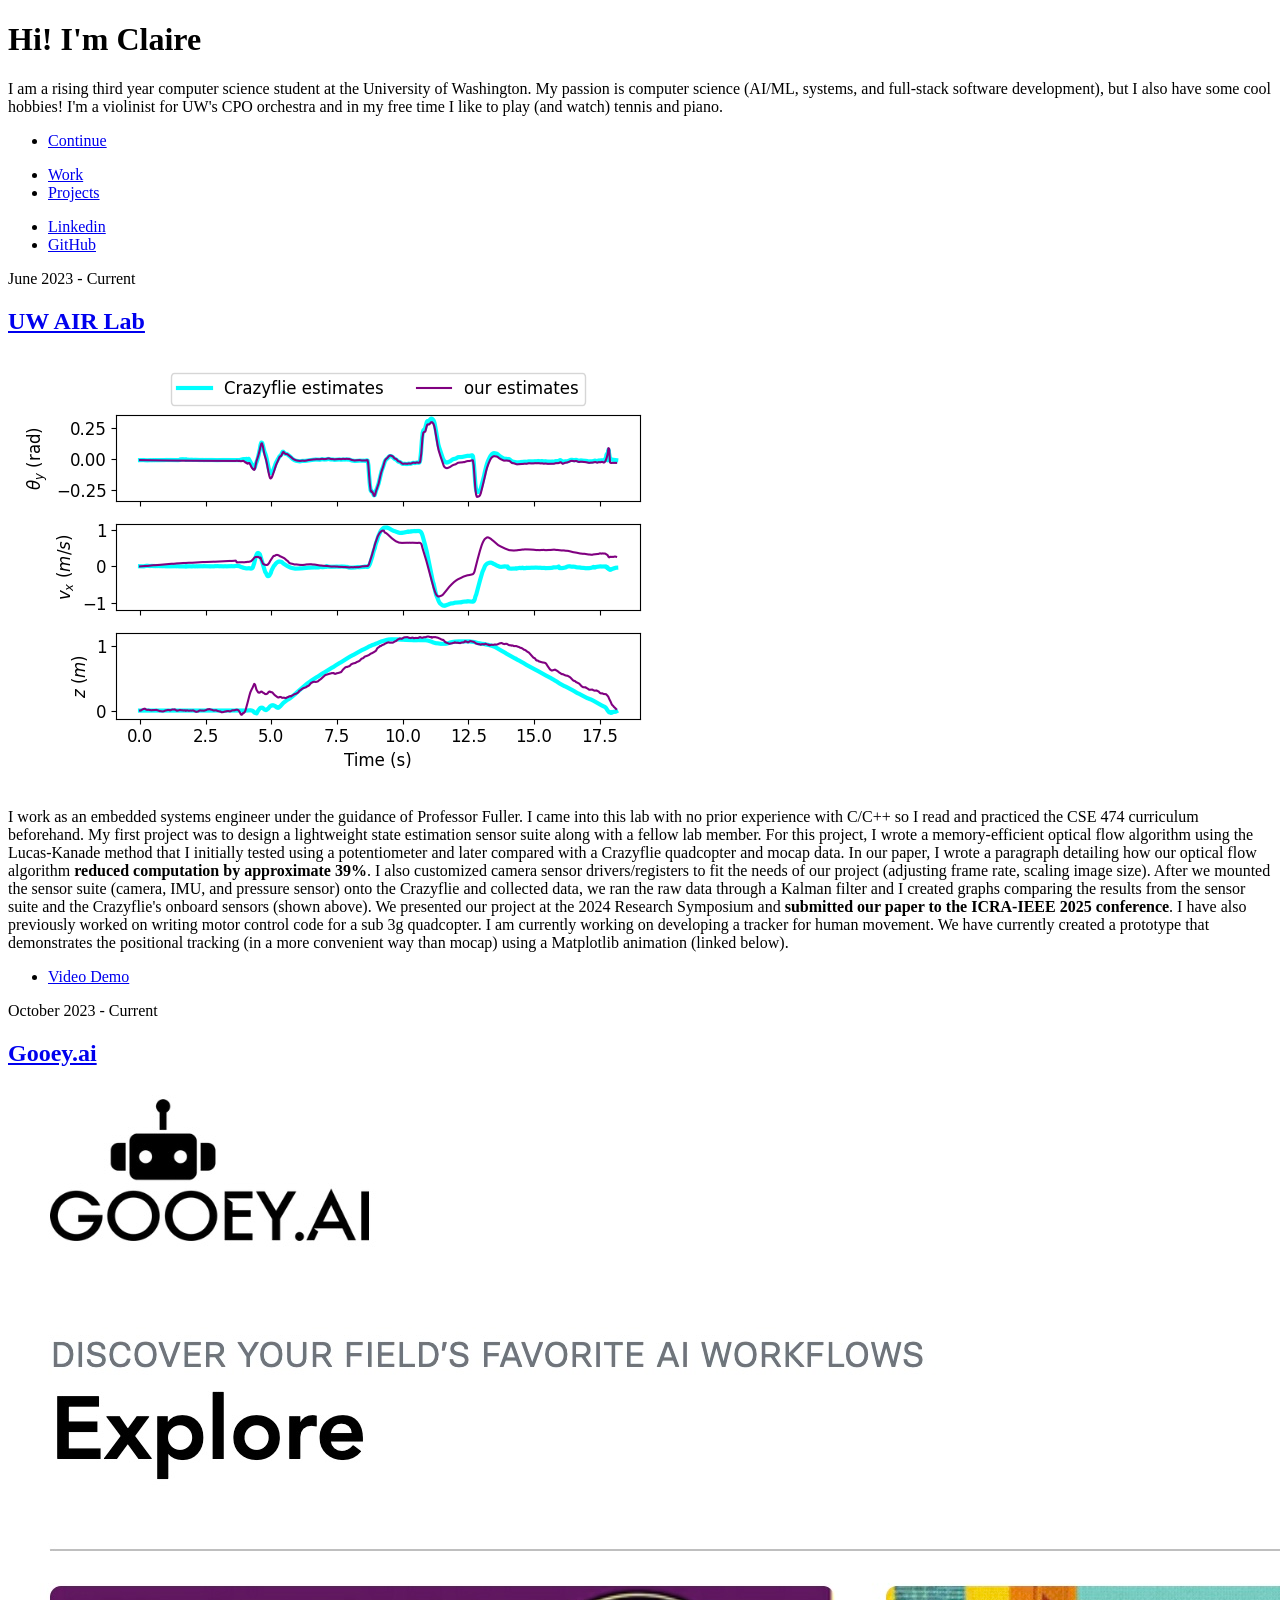
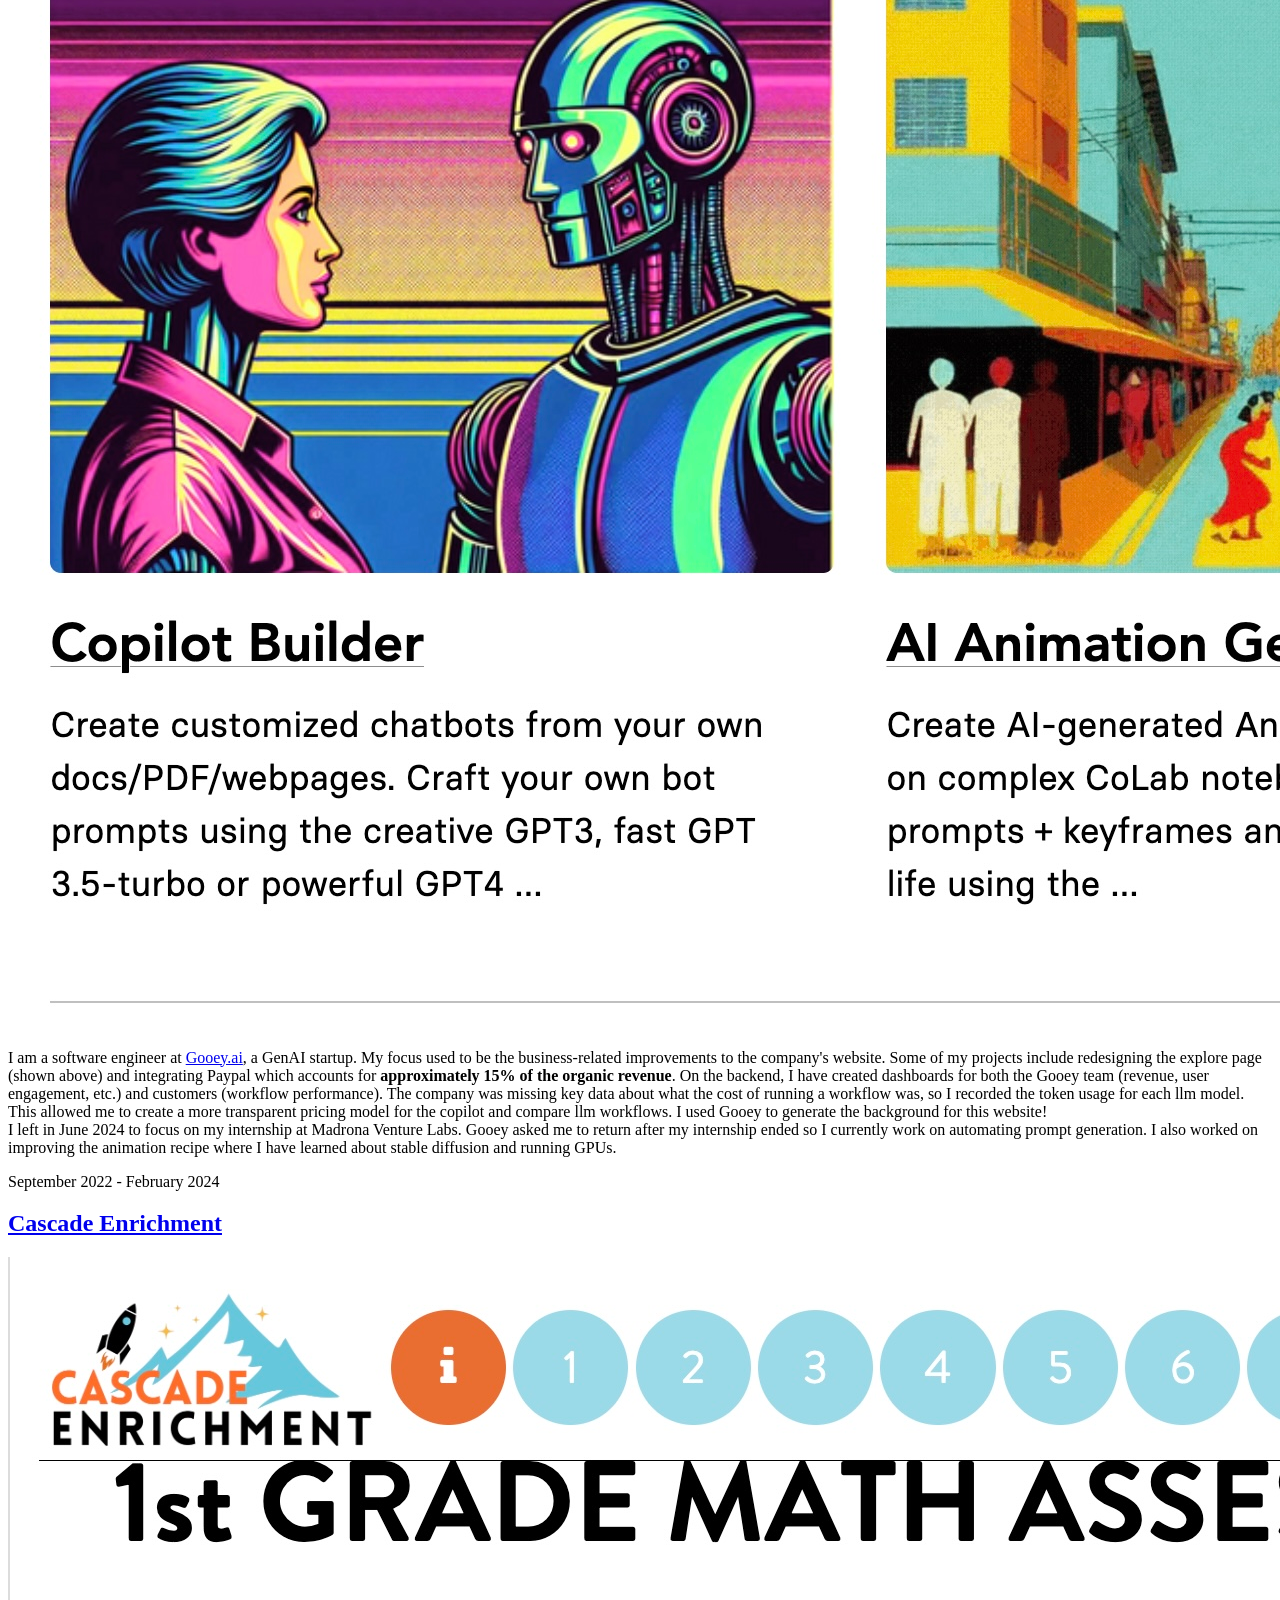
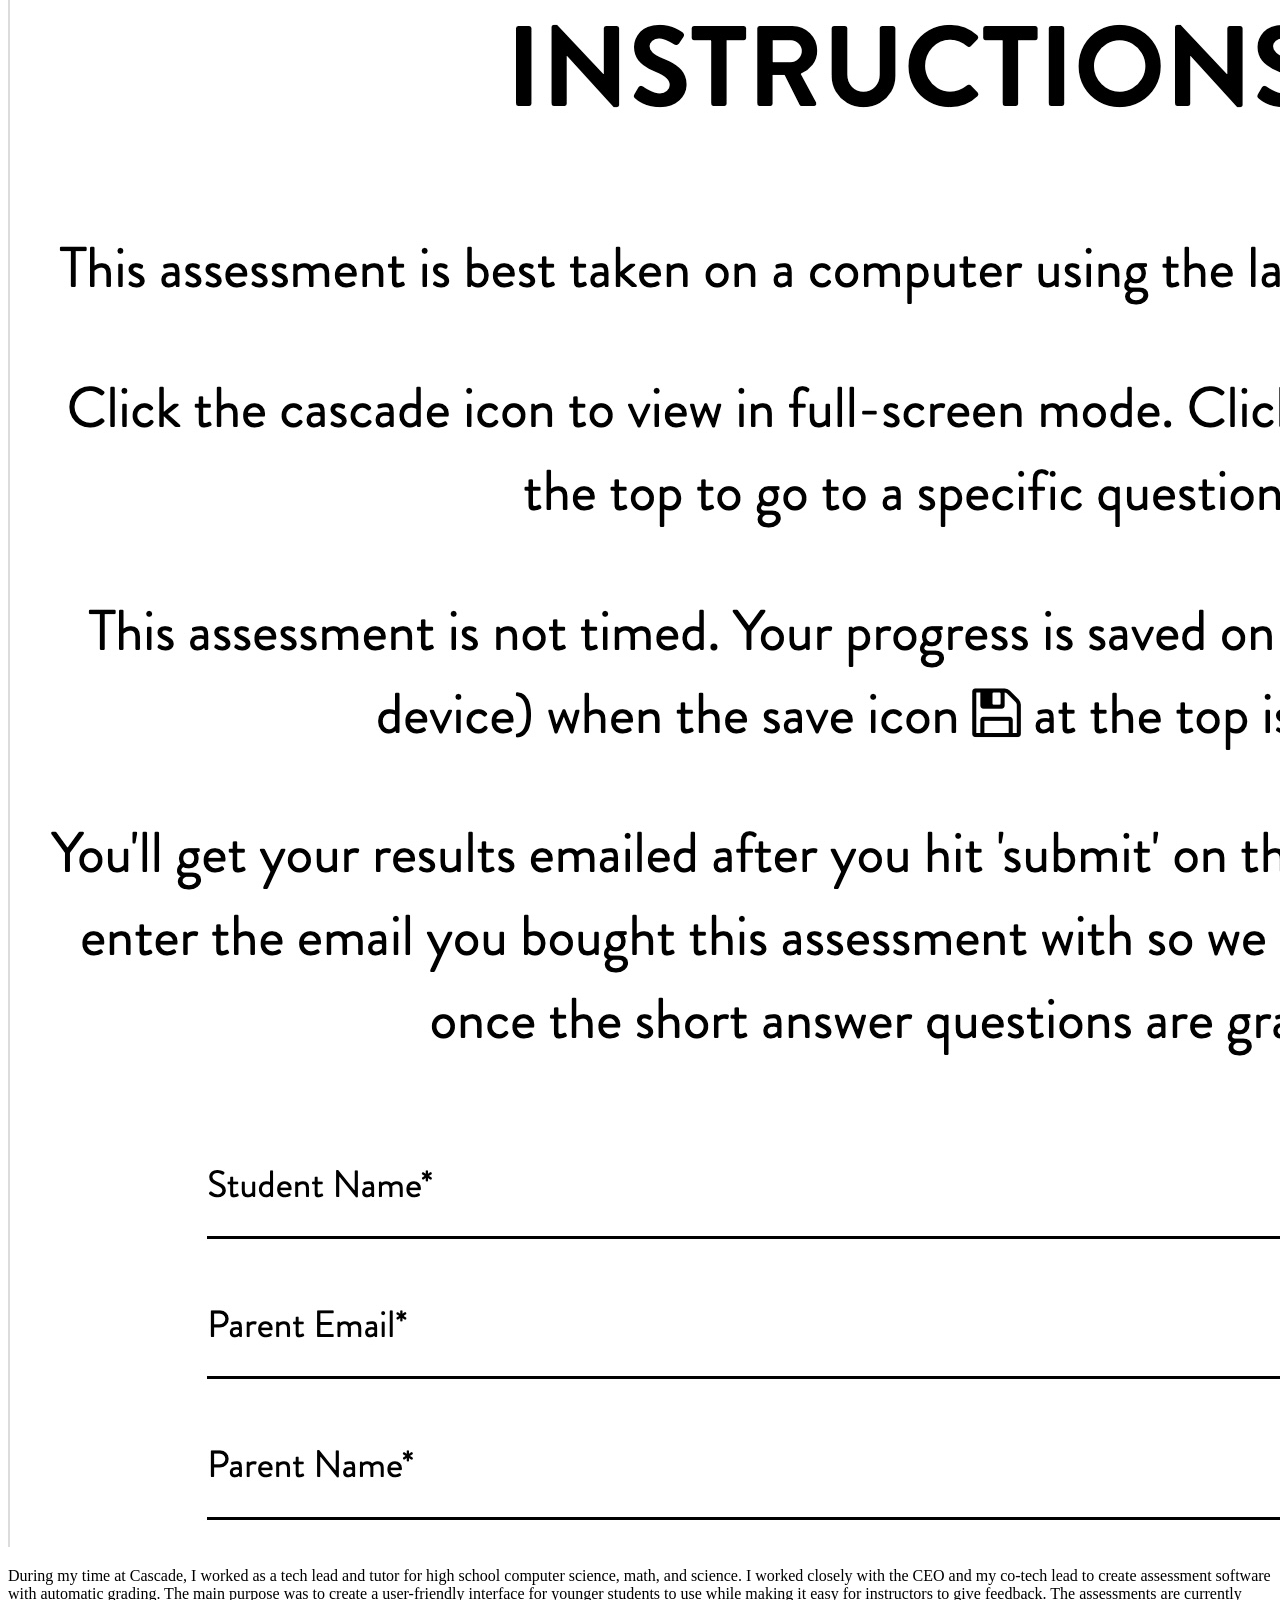
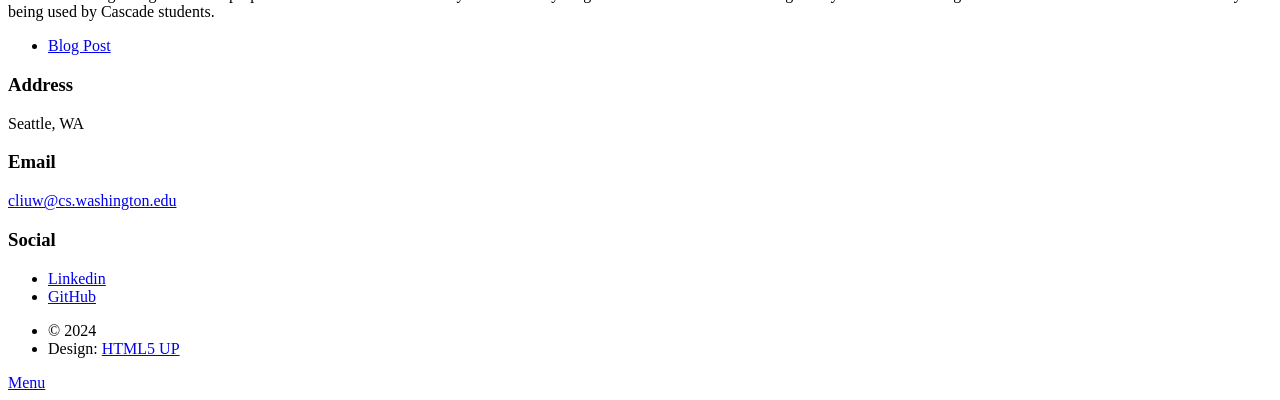
==== commit ee1822e6: "Edited bio" ====
--- a/index.html
+++ b/index.html
@@ -25,10 +25,10 @@
         <h1>Hi! I'm Claire</h1>
         <p>
           I am a rising third year computer science student at the University of
-          Washington. My passion is computer science (AI/ML and systems
-          engineering), but I also have some cool hobbies! I'm a violinist for
-          UW's CPO orchestra and in my free time I like to play (and watch)
-          tennis and piano.
+          Washington. My passion is computer science (AI/ML, systems, and
+          full-stack software development), but I also have some cool hobbies!
+          I'm a violinist for UW's CPO orchestra and in my free time I like to
+          play (and watch) tennis and piano.
         </p>
         <ul class="actions">
           <li>
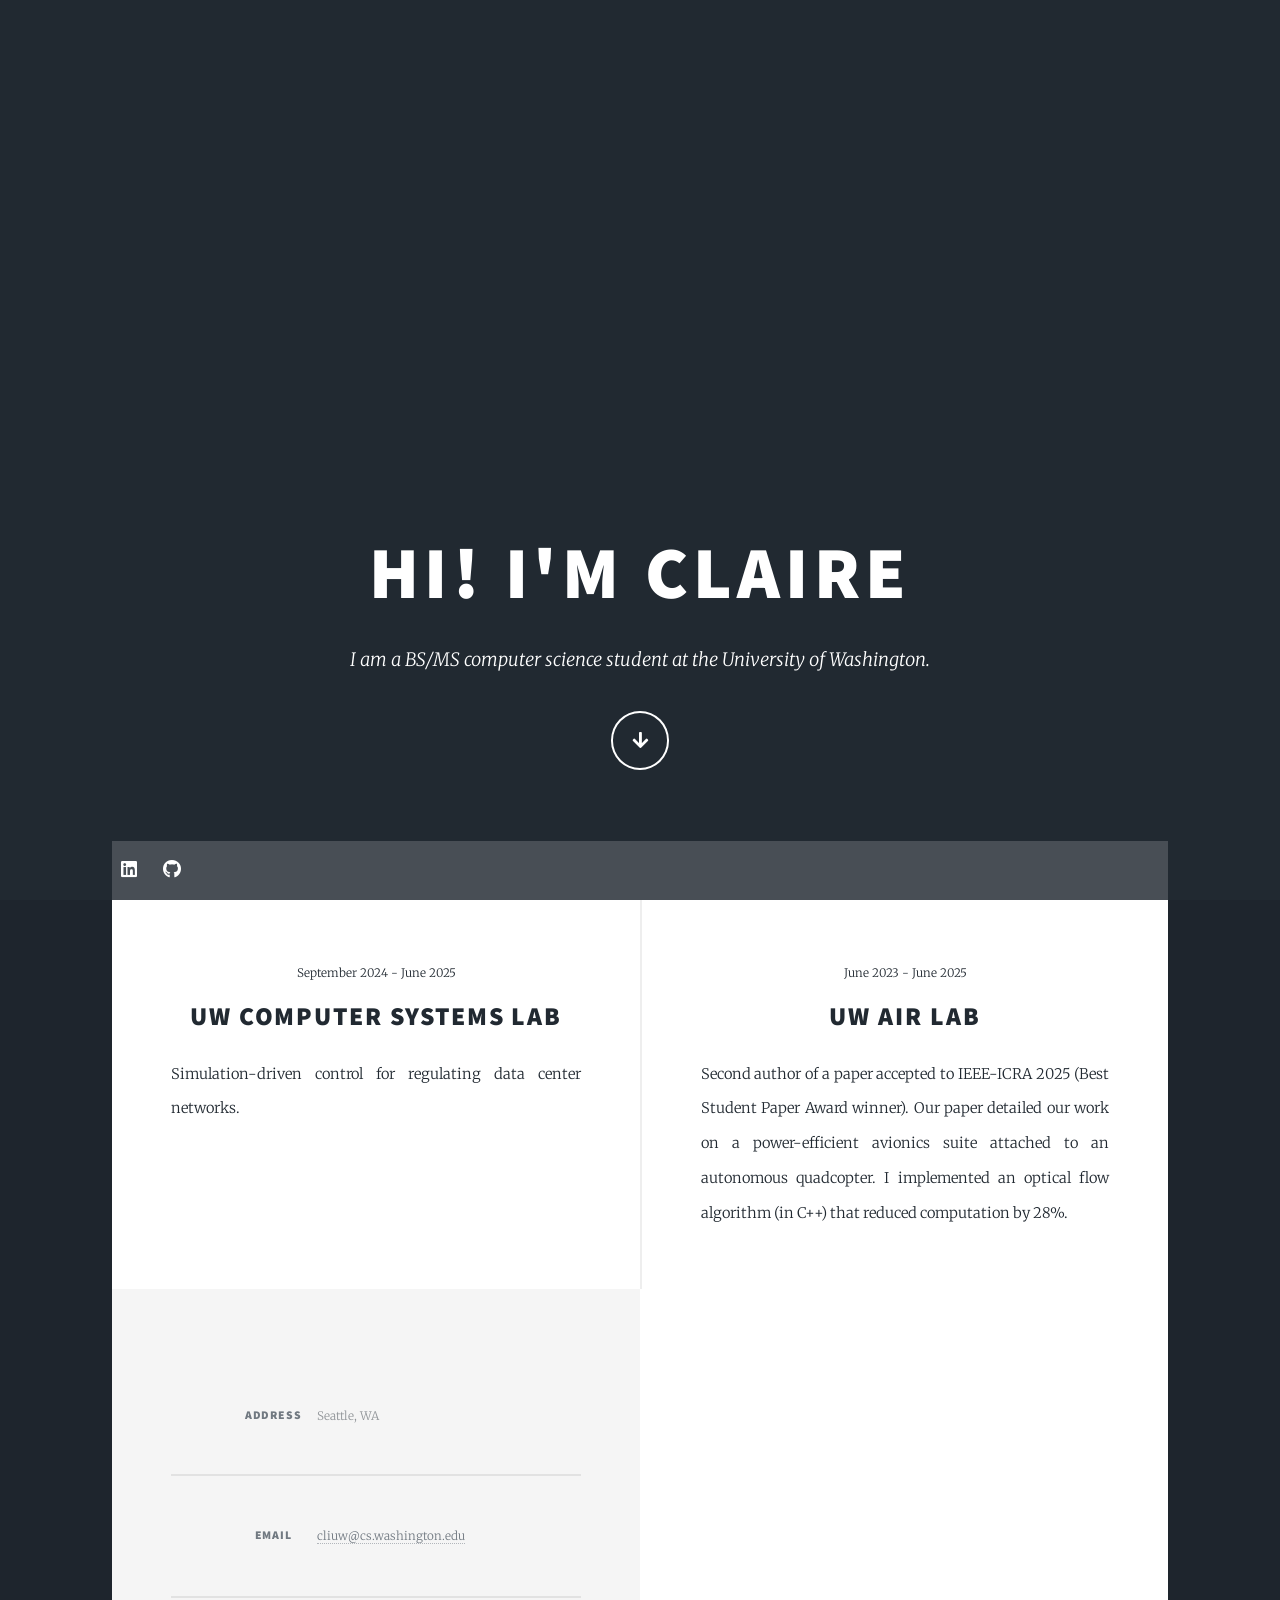
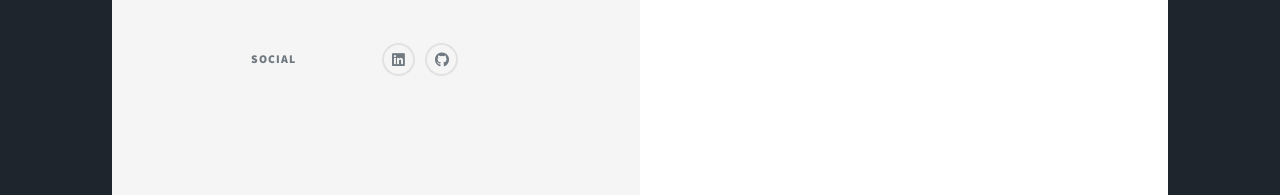
==== commit dd183b9c: "claw" ====
--- a/index.html
+++ b/index.html
@@ -24,11 +24,8 @@
       <div id="intro">
         <h1>Hi! I'm Claire</h1>
         <p>
-          I am a rising third year computer science student at the University of
-          Washington. My passion is computer science (AI/ML, systems, and
-          full-stack software development), but I also have some cool hobbies!
-          I'm a violinist for UW's CPO orchestra and in my free time I like to
-          play (and watch) tennis and piano.
+          I am a BS/MS computer science student at the University of
+          Washington.
         </p>
         <ul class="actions">
           <li>
@@ -43,10 +40,10 @@
 
       <!-- Nav -->
       <nav id="nav">
-        <ul class="links">
+        <!-- <ul class="links">
           <li class="active"><a href="index.html">Work</a></li>
           <li><a href="projects.html">Projects</a></li>
-        </ul>
+        </ul> -->
         <ul class="icons">
           <li>
             <a
@@ -87,112 +84,31 @@
 
         <!-- Posts -->
         <section class="posts">
+            <article>
+            <header>
+              <span class="date">September 2024 - June 2025</span>
+              <h2>
+                <a>UW Computer Systems Lab</a>
+              </h2>
+            </header>
+            <p>
+              Simulation-driven control for regulating data center networks.
+            </p>
+          </article>
           <article>
             <header>
-              <span class="date">June 2023 - Current</span>
+              <span class="date">June 2023 - June 2025</span>
               <h2>
                 <a href="https://depts.washington.edu/airlab/">UW AIR Lab</a>
               </h2>
             </header>
-            <a href="#" class="image fit"><img src="images/kf.png" alt="" /></a>
+            <!-- <a href="#" class="image fit"><img src="images/kf.png" alt="" /></a> -->
             <p>
-              I work as an embedded systems engineer under the guidance of
-              Professor Fuller. I came into this lab with no prior experience
-              with C/C++ so I read and practiced the CSE 474 curriculum
-              beforehand. My first project was to design a lightweight state
-              estimation sensor suite along with a fellow lab member. For this
-              project, I wrote a memory-efficient optical flow algorithm using
-              the Lucas-Kanade method that I initially tested using a
-              potentiometer and later compared with a Crazyflie quadcopter and
-              mocap data. In our paper, I wrote a paragraph detailing how our
-              optical flow algorithm
-              <b>reduced computation by approximate 39%</b>. I also customized
-              camera sensor drivers/registers to fit the needs of our project
-              (adjusting frame rate, scaling image size). After we mounted the
-              sensor suite (camera, IMU, and pressure sensor) onto the Crazyflie
-              and collected data, we ran the raw data through a Kalman filter
-              and I created graphs comparing the results from the sensor suite
-              and the Crazyflie's onboard sensors (shown above). We presented
-              our project at the 2024 Research Symposium and
-              <b>submitted our paper to the ICRA-IEEE 2025 conference</b>. I
-              have also previously worked on writing motor control code for a
-              sub 3g quadcopter. I am currently working on developing a tracker
-              for human movement. We have currently created a prototype that
-              demonstrates the positional tracking (in a more convenient way
-              than mocap) using a Matplotlib animation (linked below).
-            </p>
-            <ul class="actions special">
-              <li>
-                <a
-                  href="https://drive.google.com/file/d/1yKHt7oLElv00CVcSlDMgmN4To5daThJc/view?usp=sharing"
-                  class="button"
-                  >Video Demo</a
-                >
-              </li>
-            </ul>
-          </article>
-          <article>
-            <header>
-              <span class="date">October 2023 - Current</span>
-              <h2><a href="https://gooey.ai/">Gooey.ai</a></h2>
-            </header>
-            <a href="https://gooey.ai/explore/" class="image fit"
-              ><img src="images/gooey.jpg" alt=""
-            /></a>
-            <p>
-              I am a software engineer at
-              <a href="https://gooey.ai">Gooey.ai</a>, a GenAI startup. My focus
-              used to be the business-related improvements to the company's
-              website. Some of my projects include redesigning the explore page
-              (shown above) and integrating Paypal which accounts for
-              <b>approximately 15% of the organic revenue</b>. On the backend, I
-              have created dashboards for both the Gooey team (revenue, user
-              engagement, etc.) and customers (workflow performance). The
-              company was missing key data about what the cost of running a
-              workflow was, so I recorded the token usage for each llm model.
-              This allowed me to create a more transparent pricing model for the
-              copilot and compare llm workflows. I used Gooey to generate the
-              background for this website!<br />
-              I left in June 2024 to focus on my internship at Madrona Venture
-              Labs. Gooey asked me to return after my internship ended so I
-              currently work on automating prompt generation. I also worked on
-              improving the animation recipe where I have learned about stable
-              diffusion and running GPUs.
+              Second author of a paper accepted to IEEE-ICRA 2025 (Best Student Paper Award winner). 
+              Our paper detailed our work on a power-efficient avionics suite attached to an autonomous quadcopter. 
+              I implemented an optical flow algorithm (in C++) that reduced computation by 28%.
             </p>
           </article>
-          <article>
-            <header>
-              <span class="date">September 2022 - February 2024</span>
-              <h2>
-                <a href="https://cascadeenrichment.com/">Cascade Enrichment</a>
-              </h2>
-            </header>
-            <a
-              href="https://cascadeenrichment.com/elementary-math-assessments"
-              class="image fit"
-              ><img src="images/cascade.jpg" alt=""
-            /></a>
-            <p>
-              During my time at Cascade, I worked as a tech lead and tutor for
-              high school computer science, math, and science. I worked closely
-              with the CEO and my co-tech lead to create assessment software
-              with automatic grading. The main purpose was to create a
-              user-friendly interface for younger students to use while making
-              it easy for instructors to give feedback. The assessments are
-              currently being used by Cascade students.
-            </p>
-            <ul class="actions special">
-              <li>
-                <a
-                  href="https://cascadeenrichment.com/current-news/math-assessments"
-                  class="button"
-                  >Blog Post</a
-                >
-              </li>
-            </ul>
-          </article>
-        </section>
-      </div>
 
       <!-- Footer -->
       <footer id="footer">
--- a/assets/css/main.css
+++ b/assets/css/main.css
@@ -3234,7 +3234,7 @@
 			width: 100%;
 			height: 100%;
 			background-color: #212931;
-			background-image: url("../../images/overlay.png"), linear-gradient(0deg, rgba(0, 0, 0, 0.1), rgba(0, 0, 0, 0.1)), url("../../images/bg.jpg");
+			/* background-image: url("../../images/overlay.png"), linear-gradient(0deg, rgba(0, 0, 0, 0.1), rgba(0, 0, 0, 0.1)), url("../../images/bg.jpg"); */
 			background-size: auto,								auto,														100% auto;
 			background-position: center,								center,														top center;
 			background-repeat: repeat,								no-repeat,													no-repeat;
